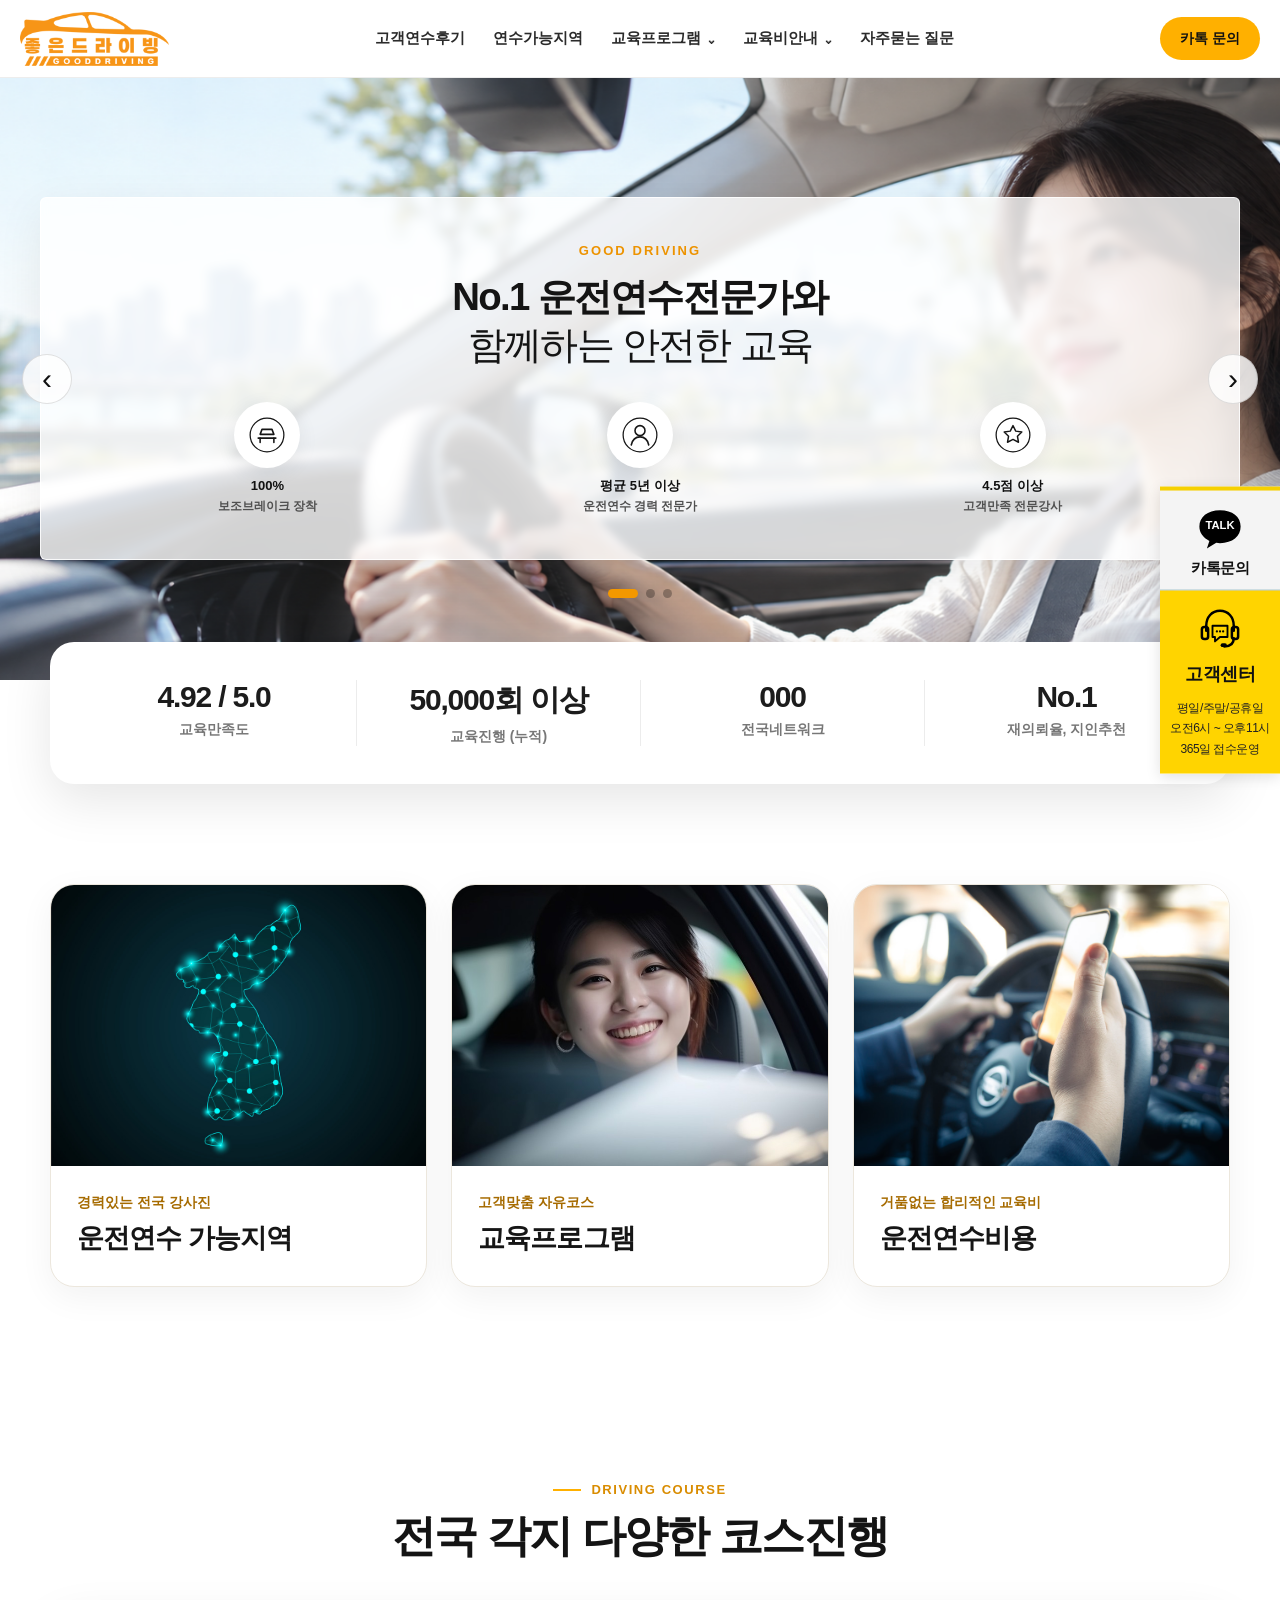
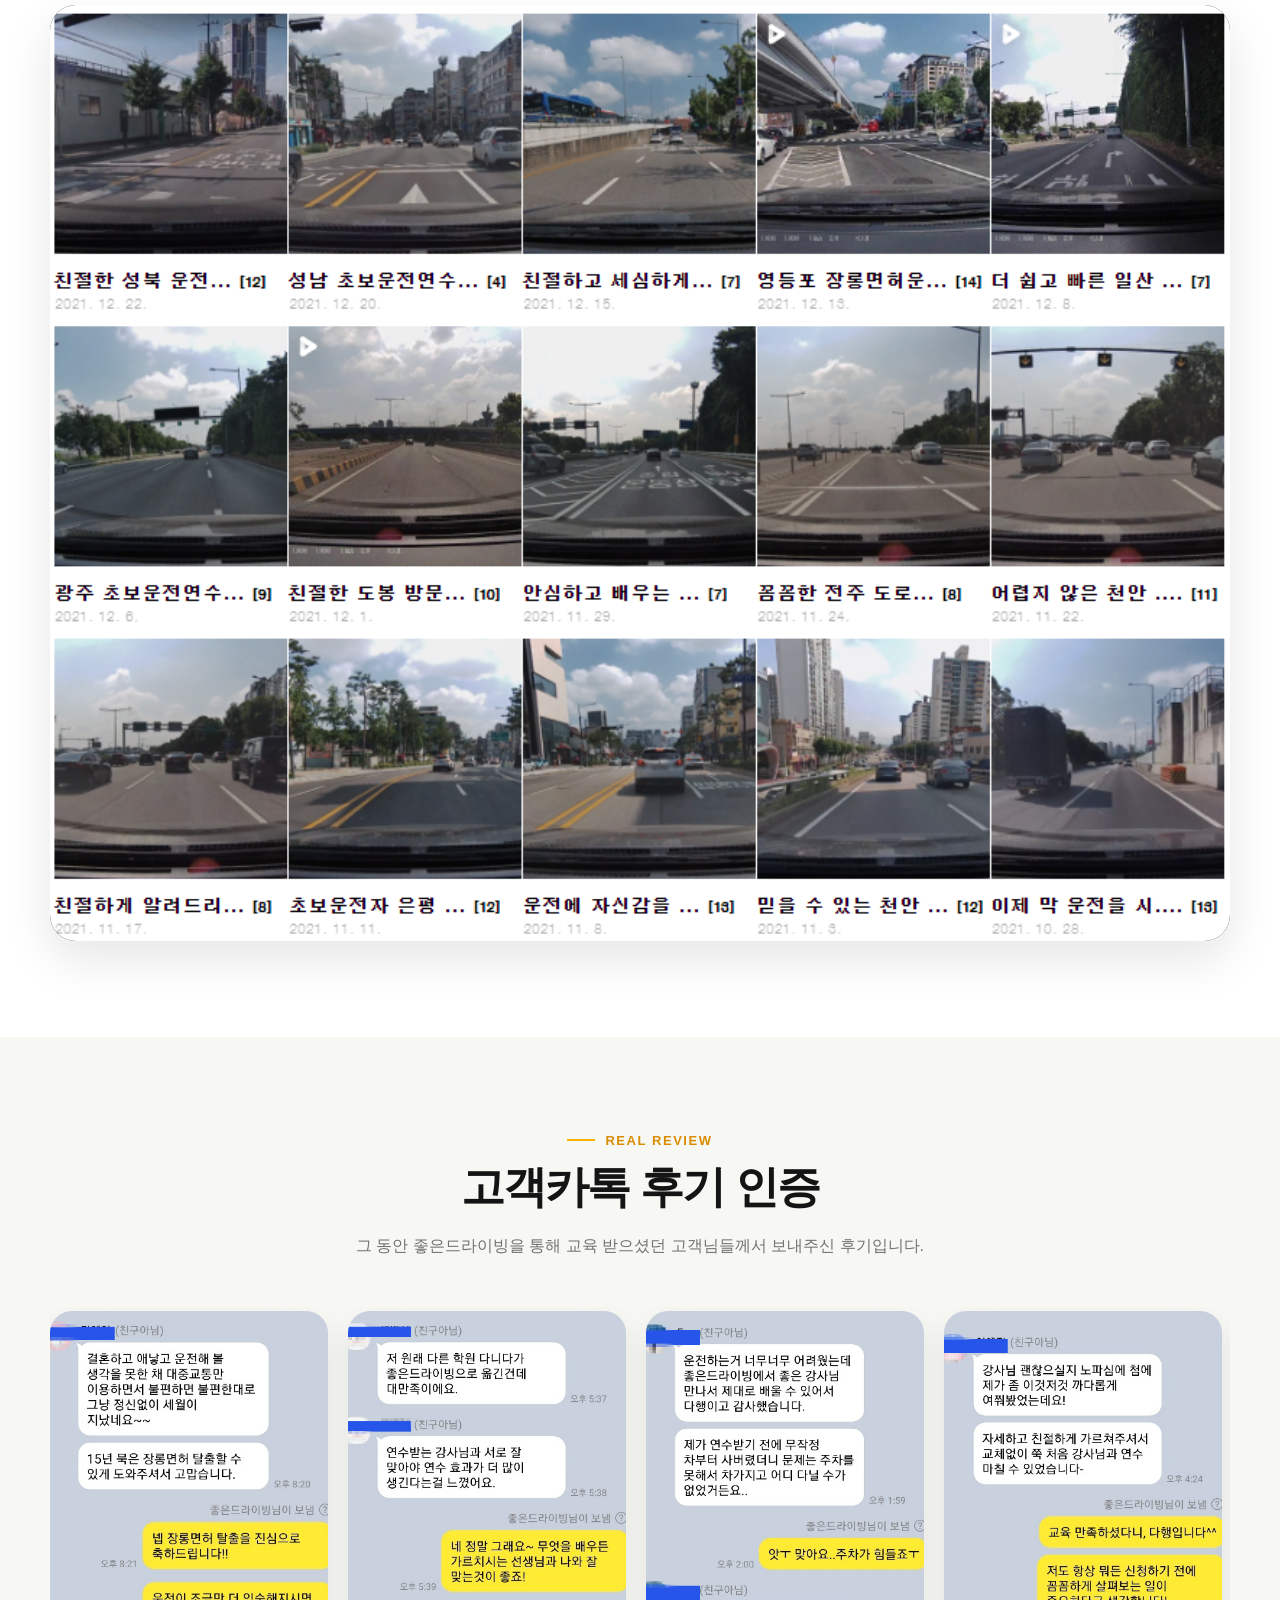
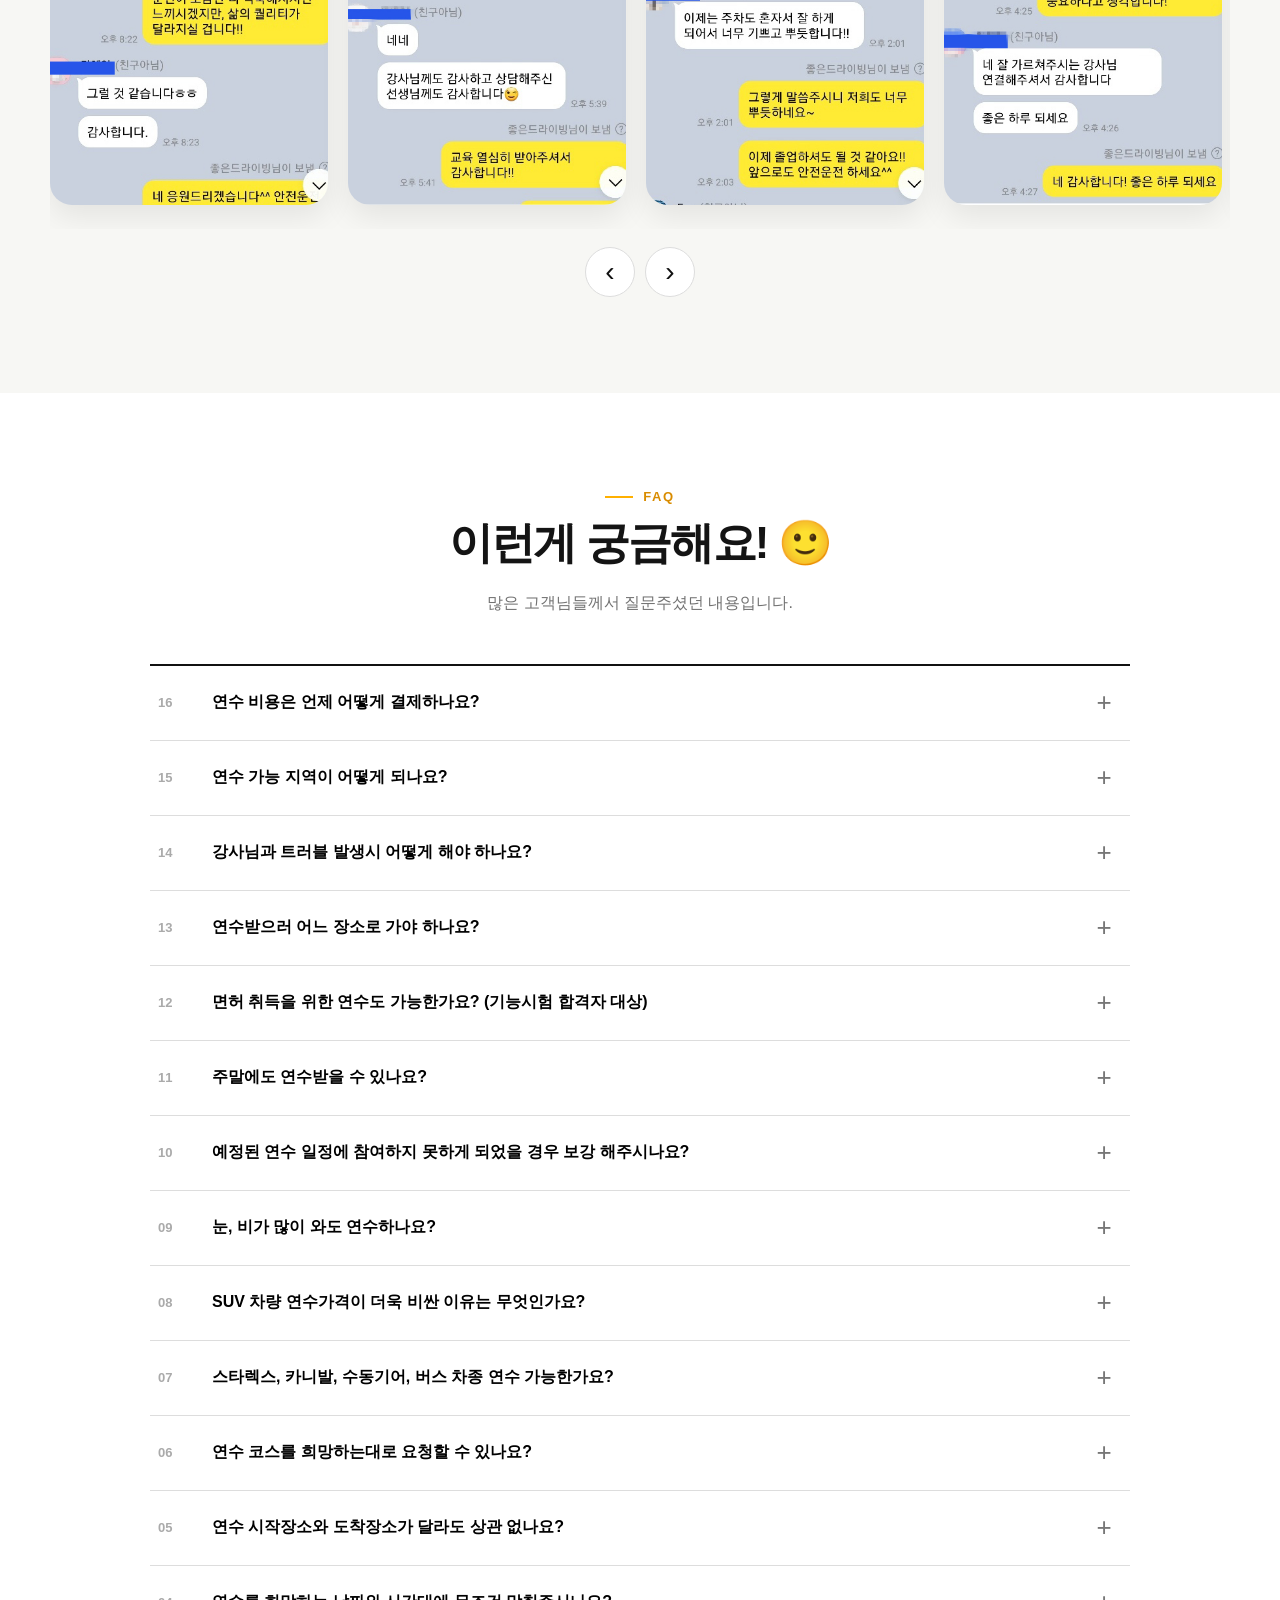
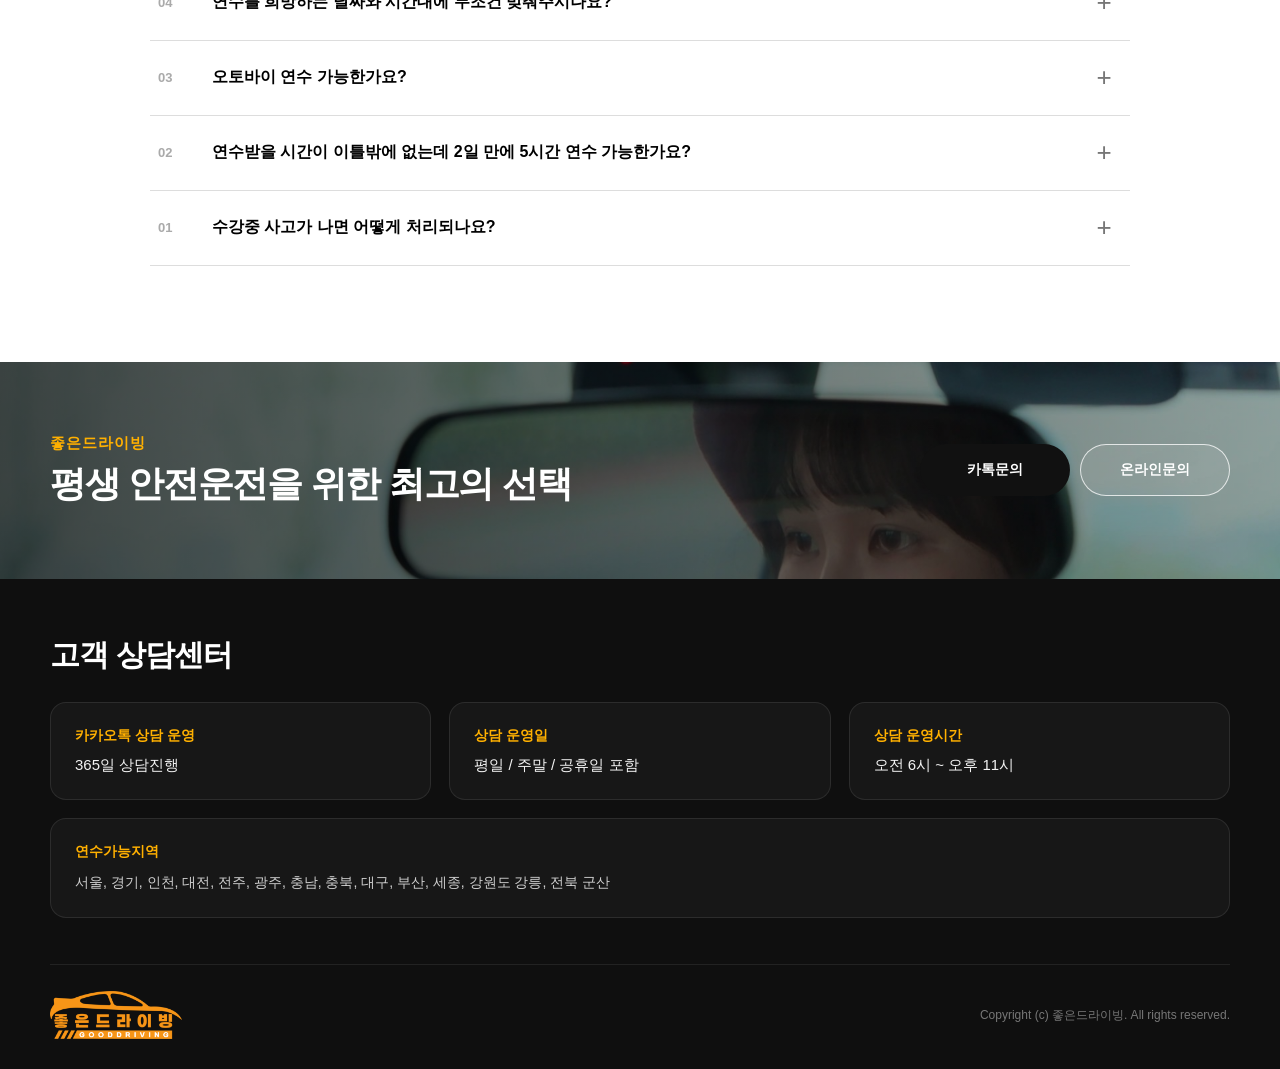
==== index.html @ 327c2485 "Add files via upload" ====
<!DOCTYPE html>
<html lang="ko"><head><meta charset="utf-8"><meta name="viewport" content="width=device-width,initial-scale=1.0"><meta name="description" content="좋은드라이빙 방문 운전연수"><title>좋은드라이빙 | 방문 운전연수</title><link href="style.css" rel="stylesheet"></head><body><header id="gd-header"><div class="gd-header-inner"><a class="gd-logo" href="index.html"><img alt="좋은드라이빙" class="gd-logo-img" src="images/logo.png"/></a><nav class="gd-nav"><div class="gd-nav-item"><a class="gd-nav-link" href="reviews.html">고객연수후기</a></div><div class="gd-nav-item"><a class="gd-nav-link" href="areas.html">연수가능지역</a></div><div class="gd-nav-item"><a class="gd-nav-link" href="program.html">교육프로그램 <span>⌄</span></a><div class="gd-dropdown"><a href="program-3day.html">3일반</a><a href="program-4day.html">4일반</a><a href="program-weekend.html">주말반</a><a href="program-supplement.html">보완반</a></div></div><div class="gd-nav-item"><a class="gd-nav-link" href="price.html">교육비안내 <span>⌄</span></a><div class="gd-dropdown"><a href="price-own.html">자차</a><a href="price-school.html">학원차</a><a href="price-mix.html">자차 + 학원차</a></div></div><div class="gd-nav-item"><a class="gd-nav-link" href="faq.html">자주묻는 질문</a></div></nav><a class="gd-header-cta" href="https://pf.kakao.com/_xoxixjwG" rel="noopener noreferrer" target="_blank">카톡 문의</a><button class="gd-mobile-btn" type="button"><span></span><span></span><span></span></button></div></header><div class="gd-mobile-panel"><a href="reviews.html">고객연수후기</a><a href="areas.html">연수가능지역</a><div class="gd-mobile-label">교육프로그램</div><div class="gd-mobile-sub"><a href="program.html">전체보기</a><a href="program-3day.html">3일반</a><a href="program-4day.html">4일반</a><a href="program-weekend.html">주말반</a><a href="program-supplement.html">보완반</a></div><div class="gd-mobile-label">교육비안내</div><div class="gd-mobile-sub"><a href="price.html">전체보기</a><a href="price-own.html">자차</a><a href="price-school.html">학원차</a><a href="price-mix.html">자차 + 학원차</a></div><a href="faq.html">자주묻는 질문</a></div><main>
<section id="gd-home-hero">
  <div class="gd-home-slide gd-home-slide-01 active">
    <div class="gd-home-slide-bg"></div>
    <div class="gd-home-slide-inner">
      <div class="gd-home-slide-panel">
        <p class="gd-home-slide-kicker">GOOD DRIVING</p>
        <h1><strong>No.1 운전연수전문가와</strong><br>함께하는 안전한 교육</h1>
        <div class="gd-home-slide-benefits gd-home-slide-benefits-3">
          <div class="gd-home-slide-benefit">
            <div class="gd-home-slide-icon">
              <svg viewBox="0 0 64 64" aria-hidden="true"><circle cx="32" cy="32" r="27" fill="none" stroke="currentColor" stroke-width="2"/><path d="M17 37h30M21 31h22l-3-8H24z" fill="none" stroke="currentColor" stroke-width="2.5" stroke-linejoin="round"/><path d="M21 37v7M43 37v7" fill="none" stroke="currentColor" stroke-width="2.5" stroke-linecap="round"/></svg>
            </div>
            <strong>100%</strong><span>보조브레이크 장착</span>
          </div>
          <div class="gd-home-slide-benefit">
            <div class="gd-home-slide-icon">
              <svg viewBox="0 0 64 64" aria-hidden="true"><circle cx="32" cy="32" r="27" fill="none" stroke="currentColor" stroke-width="2"/><circle cx="32" cy="25" r="8" fill="none" stroke="currentColor" stroke-width="2.5"/><path d="M18 48c2-9 7-13 14-13s12 4 14 13" fill="none" stroke="currentColor" stroke-width="2.5" stroke-linecap="round"/></svg>
            </div>
            <strong>평균 5년 이상</strong><span>운전연수 경력 전문가</span>
          </div>
          <div class="gd-home-slide-benefit">
            <div class="gd-home-slide-icon">
              <svg viewBox="0 0 64 64" aria-hidden="true"><circle cx="32" cy="32" r="27" fill="none" stroke="currentColor" stroke-width="2"/><path d="M32 17l4.4 8.8 9.7 1.4-7 6.8 1.7 9.6-8.8-4.6-8.8 4.6 1.7-9.6-7-6.8 9.7-1.4z" fill="none" stroke="currentColor" stroke-width="2.3" stroke-linejoin="round"/></svg>
            </div>
            <strong>4.5점 이상</strong><span>고객만족 전문강사</span>
          </div>
        </div>
      </div>
    </div>
  </div>

  <div class="gd-home-slide gd-home-slide-02">
    <div class="gd-home-slide-bg"></div>
    <div class="gd-home-slide-inner">
      <div class="gd-home-slide-panel gd-home-slide-panel-life">
        <p class="gd-home-slide-life-top">운전을 배우면 삶의 질이 향상됩니다.</p>
        <h1 class="gd-home-slide-life-title">Upgrade Your Life!</h1>
        <p class="gd-home-slide-brand">좋은드라이빙</p>
        <div class="gd-home-slide-line"></div>
        <p class="gd-home-slide-desc">장롱면허부터 초보운전까지<br>고객님의 현재 실력과 실제 운전 동선에 맞춰<br>친절하고 안전하게 교육합니다.</p>
        <a class="gd-home-slide-button" href="program.html">교육프로그램 보기</a>
      </div>
    </div>
  </div>

  <div class="gd-home-slide gd-home-slide-03">
    <div class="gd-home-slide-bg"></div>
    <div class="gd-home-slide-inner">
      <div class="gd-home-slide-panel">
        <p class="gd-home-slide-kicker">GOOD DRIVING NETWORK</p>
        <h1><span>5만여 명 고객이 선택한</span><br><strong>운전교육 좋은드라이빙</strong></h1>
        <div class="gd-home-slide-benefits gd-home-slide-benefits-4">
          <div class="gd-home-slide-benefit">
            <div class="gd-home-slide-icon"><svg viewBox="0 0 64 64" aria-hidden="true"><circle cx="32" cy="32" r="27" fill="none" stroke="currentColor" stroke-width="2"/><path d="M32 17l13 5v10c0 9-5 15-13 19-8-4-13-10-13-19V22z" fill="none" stroke="currentColor" stroke-width="2.5"/><path d="M25 32l5 5 10-11" fill="none" stroke="currentColor" stroke-width="2.5" stroke-linecap="round" stroke-linejoin="round"/></svg></div>
            <span>전차량 보험가입</span>
          </div>
          <div class="gd-home-slide-benefit">
            <div class="gd-home-slide-icon"><svg viewBox="0 0 64 64" aria-hidden="true"><circle cx="32" cy="32" r="27" fill="none" stroke="currentColor" stroke-width="2"/><path d="M18 39h28l-4-12H22z" fill="none" stroke="currentColor" stroke-width="2.5" stroke-linejoin="round"/><circle cx="24" cy="42" r="3"/><circle cx="40" cy="42" r="3"/></svg></div>
            <span>보조브레이크 설치</span>
          </div>
          <div class="gd-home-slide-benefit">
            <div class="gd-home-slide-icon"><svg viewBox="0 0 64 64" aria-hidden="true"><circle cx="32" cy="32" r="27" fill="none" stroke="currentColor" stroke-width="2"/><circle cx="32" cy="24" r="8" fill="none" stroke="currentColor" stroke-width="2.5"/><path d="M19 47c2-8 7-12 13-12s11 4 13 12" fill="none" stroke="currentColor" stroke-width="2.5" stroke-linecap="round"/></svg></div>
            <span>여강사 선택가능</span>
          </div>
          <div class="gd-home-slide-benefit">
            <div class="gd-home-slide-icon"><svg viewBox="0 0 64 64" aria-hidden="true"><circle cx="32" cy="32" r="27" fill="none" stroke="currentColor" stroke-width="2"/><circle cx="22" cy="22" r="4" fill="none" stroke="currentColor" stroke-width="2.3"/><circle cx="43" cy="43" r="4" fill="none" stroke="currentColor" stroke-width="2.3"/><path d="M24 25c14 1 4 14 17 15" fill="none" stroke="currentColor" stroke-width="2.5" stroke-linecap="round"/></svg></div>
            <span>고객맞춤 자유코스</span>
          </div>
        </div>
      </div>
    </div>
  </div>

  <button class="gd-hero-arrow gd-hero-prev" type="button" aria-label="이전 슬라이드">‹</button>
  <button class="gd-hero-arrow gd-hero-next" type="button" aria-label="다음 슬라이드">›</button>
  <div class="gd-hero-dots">
    <button class="gd-hero-dot active" type="button" aria-label="1번 슬라이드"></button>
    <button class="gd-hero-dot" type="button" aria-label="2번 슬라이드"></button>
    <button class="gd-hero-dot" type="button" aria-label="3번 슬라이드"></button>
  </div>
</section>
<section class="gd-home-stats"><div class="gd-inner"><div class="gd-stats-box"><div class="gd-stat"><strong>4.92 / 5.0</strong><span>교육만족도</span></div><div class="gd-stat"><strong>50,000회 이상</strong><span>교육진행 (누적)</span></div><div class="gd-stat"><strong>000</strong><span>전국네트워크</span></div><div class="gd-stat"><strong>No.1</strong><span>재의뢰율, 지인추천</span></div></div></div></section>
<section class="gd-main-services gd-section"><div class="gd-inner"><div class="gd-main-service-grid"><a class="gd-main-service-card" href="areas.html"><div class="gd-main-service-image"><img src="images/area-network.jpg" alt="운전연수 가능지역"></div><div class="gd-main-service-copy"><p>경력있는 전국 강사진</p><h2>운전연수 가능지역</h2></div></a><a class="gd-main-service-card" href="program.html"><div class="gd-main-service-image"><img src="images/education-program.jpg" alt="교육프로그램"></div><div class="gd-main-service-copy"><p>고객맞춤 자유코스</p><h2>교육프로그램</h2></div></a><a class="gd-main-service-card" href="price.html"><div class="gd-main-service-image"><img src="images/driving-price.jpg" alt="운전연수비용"></div><div class="gd-main-service-copy"><p>거품없는 합리적인 교육비</p><h2>운전연수비용</h2></div></a></div></div></section>
<section class="gd-main-course gd-section"><div class="gd-inner"><div class="gd-center"><div class="gd-kicker">DRIVING COURSE</div><h2 class="gd-title">전국 각지 다양한 코스진행</h2></div><div class="gd-main-course-image"><img src="images/course-network.png" alt="전국 각지 다양한 코스진행"></div></div></section>
<section class="gd-main-reviews gd-section gd-soft"><div class="gd-inner"><div class="gd-center"><div class="gd-kicker">REAL REVIEW</div><h2 class="gd-title">고객카톡 후기 인증</h2><p class="gd-desc">그 동안 좋은드라이빙을 통해 교육 받으셨던 고객님들께서 보내주신 후기입니다.</p></div><div class="gd-review-media-wrap"><div class="gd-review-media-track" id="gdMainReviewTrack"><div class="gd-review-media-card"><img src="images/kakao-review-01.jpg" alt="고객 카톡 후기 1"></div><div class="gd-review-media-card"><img src="images/kakao-review-02.jpg" alt="고객 카톡 후기 2"></div><div class="gd-review-media-card"><img src="images/kakao-review-03.jpg" alt="고객 카톡 후기 3"></div><div class="gd-review-media-card"><img src="images/kakao-review-04.jpg" alt="고객 카톡 후기 4"></div><div class="gd-review-media-card"><img src="images/kakao-review-05.jpg" alt="고객 카톡 후기 5"></div><div class="gd-review-media-card"><img src="images/kakao-review-06.jpg" alt="고객 카톡 후기 6"></div></div><div class="gd-review-media-controls"><button id="gdMainReviewPrev" type="button">‹</button><button id="gdMainReviewNext" type="button">›</button></div></div></div></section>
<section class="gd-main-faq gd-section"><div class="gd-inner"><div class="gd-center"><div class="gd-kicker">FAQ</div><h2 class="gd-title">이런게 궁금해요! 🙂</h2><p class="gd-desc">많은 고객님들께서 질문주셨던 내용입니다.</p></div><div class="gd-main-faq-list gd-faq"><div class="gd-faq-item"><button class="gd-faq-q" type="button"><span class="gd-faq-num">16</span><span class="gd-faq-title">연수 비용은 언제 어떻게 결제하나요?</span><span class="gd-faq-plus">+</span></button><div class="gd-faq-a"><p>연수 일정과 강사 배정이 확정된 뒤 안내에 따라 결제합니다. 일반적으로 연수 첫날 안내된 방식으로 입금하며, 정확한 결제 방법은 상담 시 확인해 주세요.</p></div></div><div class="gd-faq-item"><button class="gd-faq-q" type="button"><span class="gd-faq-num">15</span><span class="gd-faq-title">연수 가능 지역이 어떻게 되나요?</span><span class="gd-faq-plus">+</span></button><div class="gd-faq-a"><p>서울, 경기, 인천, 대전, 전주, 광주, 충남, 충북, 대구, 부산, 세종, 강원도 강릉, 전북 군산 등 주요 지역에서 연수를 진행합니다.</p></div></div><div class="gd-faq-item"><button class="gd-faq-q" type="button"><span class="gd-faq-num">14</span><span class="gd-faq-title">강사님과 트러블 발생시 어떻게 해야 하나요?</span><span class="gd-faq-plus">+</span></button><div class="gd-faq-a"><p>교육 중 불편사항이나 강사와의 문제가 발생하면 고객센터로 바로 연락해 주세요. 상황을 확인한 뒤 가능한 범위에서 강사 변경이나 일정 조정을 도와드립니다.</p></div></div><div class="gd-faq-item"><button class="gd-faq-q" type="button"><span class="gd-faq-num">13</span><span class="gd-faq-title">연수받으러 어느 장소로 가야 하나요?</span><span class="gd-faq-plus">+</span></button><div class="gd-faq-a"><p>방문 운전연수 방식으로 진행되므로 고객님과 협의한 장소에서 교육을 시작합니다. 집, 직장 등 실제 운전 동선과 가까운 곳으로 조율할 수 있습니다.</p></div></div><div class="gd-faq-item"><button class="gd-faq-q" type="button"><span class="gd-faq-num">12</span><span class="gd-faq-title">면허 취득을 위한 연수도 가능한가요? (기능시험 합격자 대상)</span><span class="gd-faq-plus">+</span></button><div class="gd-faq-a"><p>면허 취득 단계의 교육은 지역과 강사 배정 상황에 따라 가능 여부가 달라질 수 있습니다. 기능시험 합격 여부와 필요한 교육 내용을 상담 시 알려주세요.</p></div></div><div class="gd-faq-item"><button class="gd-faq-q" type="button"><span class="gd-faq-num">11</span><span class="gd-faq-title">주말에도 연수받을 수 있나요?</span><span class="gd-faq-plus">+</span></button><div class="gd-faq-a"><p>가능합니다. 평일뿐 아니라 주말에도 일정 조율이 가능하며, 주말반은 토요일 2회·일요일 2회 기준의 2주 완성 과정으로도 진행할 수 있습니다.</p></div></div><div class="gd-faq-item"><button class="gd-faq-q" type="button"><span class="gd-faq-num">10</span><span class="gd-faq-title">예정된 연수 일정에 참여하지 못하게 되었을 경우 보강 해주시나요?</span><span class="gd-faq-plus">+</span></button><div class="gd-faq-a"><p>불가피하게 일정 변경이 필요한 경우 담당 강사 및 고객센터와 협의해 보강 또는 일정 변경을 진행합니다. 변경 가능 여부는 강사 일정에 따라 달라질 수 있습니다.</p></div></div><div class="gd-faq-item"><button class="gd-faq-q" type="button"><span class="gd-faq-num">09</span><span class="gd-faq-title">눈, 비가 많이 와도 연수하나요?</span><span class="gd-faq-plus">+</span></button><div class="gd-faq-a"><p>가벼운 비 등은 실제 도로 상황 교육에 도움이 될 수 있지만 폭우, 폭설 등 안전에 영향을 줄 정도의 기상 상황에서는 일정이 변경될 수 있습니다.</p></div></div><div class="gd-faq-item"><button class="gd-faq-q" type="button"><span class="gd-faq-num">08</span><span class="gd-faq-title">SUV 차량 연수가격이 더욱 비싼 이유는 무엇인가요?</span><span class="gd-faq-plus">+</span></button><div class="gd-faq-a"><p>교육 차량의 차종과 운영비, 보험 조건 등이 달라질 수 있어 학원차 SUV/RV는 승용차와 교육비 차이가 있습니다.</p></div></div><div class="gd-faq-item"><button class="gd-faq-q" type="button"><span class="gd-faq-num">07</span><span class="gd-faq-title">스타렉스, 카니발, 수동기어, 버스 차종 연수 가능한가요?</span><span class="gd-faq-plus">+</span></button><div class="gd-faq-a"><p>특수 차종이나 수동 차량은 지역별 강사와 차량 여건에 따라 가능 여부가 달라집니다. 원하는 차종을 상담 시 먼저 알려주세요.</p></div></div><div class="gd-faq-item"><button class="gd-faq-q" type="button"><span class="gd-faq-num">06</span><span class="gd-faq-title">연수 코스를 희망하는대로 요청할 수 있나요?</span><span class="gd-faq-plus">+</span></button><div class="gd-faq-a"><p>가능합니다. 출퇴근길, 학교, 마트, 시내도로, 주차장, 간선도로 등 실제 운전하게 될 코스를 중심으로 요청할 수 있습니다.</p></div></div><div class="gd-faq-item"><button class="gd-faq-q" type="button"><span class="gd-faq-num">05</span><span class="gd-faq-title">연수 시작장소와 도착장소가 달라도 상관 없나요?</span><span class="gd-faq-plus">+</span></button><div class="gd-faq-a"><p>교육 시간과 이동 동선에 문제가 없다면 시작 장소와 종료 장소를 다르게 협의할 수 있습니다.</p></div></div><div class="gd-faq-item"><button class="gd-faq-q" type="button"><span class="gd-faq-num">04</span><span class="gd-faq-title">연수를 희망하는 날짜와 시간대에 무조건 맞춰주시나요?</span><span class="gd-faq-plus">+</span></button><div class="gd-faq-a"><p>희망 일정에 최대한 맞춰드리지만 지역별 강사 배정과 기존 예약에 따라 일정 조정이 필요할 수 있습니다.</p></div></div><div class="gd-faq-item"><button class="gd-faq-q" type="button"><span class="gd-faq-num">03</span><span class="gd-faq-title">오토바이 연수 가능한가요?</span><span class="gd-faq-plus">+</span></button><div class="gd-faq-a"><p>좋은드라이빙은 자동차 운전연수를 중심으로 운영합니다. 오토바이 연수는 별도 상담을 통해 가능 여부를 확인해 주세요.</p></div></div><div class="gd-faq-item"><button class="gd-faq-q" type="button"><span class="gd-faq-num">02</span><span class="gd-faq-title">연수받을 시간이 이틀밖에 없는데 2일 만에 5시간 연수 가능한가요?</span><span class="gd-faq-plus">+</span></button><div class="gd-faq-a"><p>강사 일정이 가능한 경우 단기간 집중 교육도 상담할 수 있습니다. 가능한 시간대와 지역을 알려주시면 일정 확인 후 안내드립니다.</p></div></div><div class="gd-faq-item"><button class="gd-faq-q" type="button"><span class="gd-faq-num">01</span><span class="gd-faq-title">수강중 사고가 나면 어떻게 처리되나요?</span><span class="gd-faq-plus">+</span></button><div class="gd-faq-a"><p>교육 차량 및 보험 가입 조건에 따라 처리하며, 사고 발생 시 즉시 안전을 확보한 뒤 강사와 고객센터 안내에 따라 보험 처리 절차를 진행합니다.</p></div></div></div></div></section>
</main><section id="gd-cta"><div class="gd-inner gd-cta-layout"><div><div class="gd-cta-brand">좋은드라이빙</div><h2>평생 안전운전을 위한 최고의 선택</h2></div><div class="gd-cta-buttons"><a class="gd-btn gd-btn-dark" href="https://pf.kakao.com/_xoxixjwG" rel="noopener noreferrer" target="_blank">카톡문의</a><a class="gd-btn gd-btn-outline" href="#">온라인문의</a></div></div></section><footer id="gd-footer"><div class="gd-inner"><div class="gd-footer-contact"><div class="gd-footer-contact-title">고객 상담센터</div><div class="gd-footer-contact-grid"><div class="gd-footer-contact-item"><strong>카카오톡 상담 운영</strong><span>365일 상담진행</span></div><div class="gd-footer-contact-item"><strong>상담 운영일</strong><span>평일 / 주말 / 공휴일 포함</span></div><div class="gd-footer-contact-item"><strong>상담 운영시간</strong><span>오전 6시 ~ 오후 11시</span></div><div class="gd-footer-contact-item gd-footer-contact-area"><strong>연수가능지역</strong><span>서울, 경기, 인천, 대전, 전주, 광주, 충남, 충북, 대구, 부산, 세종, 강원도 강릉, 전북 군산</span></div></div></div><div class="gd-footer-bottom"><div class="gd-footer-brand"><img alt="좋은드라이빙" class="gd-footer-logo-img" src="images/logo.png"/></div><div class="gd-footer-copy">Copyright (c) 좋은드라이빙. All rights reserved.</div></div></div></footer><div id="muv-side-floating"><a class="muv-side-item muv-side-kakao" href="https://pf.kakao.com/_xoxixjwG" rel="noopener noreferrer" target="_blank"><div class="muv-side-icon"><svg aria-hidden="true" viewBox="0 0 80 65"><path d="M40 5C20 5 7 16 7 31c0 10 6 18 16 23l-4 12 15-9c2 .3 4 .5 6 .5 20 0 33-11 33-26.5S60 5 40 5z" fill="#000"></path><text fill="#fff" font-size="18" font-weight="800" text-anchor="middle" x="40" y="35">TALK</text></svg></div><div class="muv-side-title">카톡문의</div></a><div class="muv-side-item muv-side-cs"><div class="muv-side-icon"><svg aria-hidden="true" viewBox="0 0 80 80"><path d="M18 42V34c0-14 9-24 22-24s22 10 22 24v8" fill="none" stroke="#000" stroke-linecap="round" stroke-width="4"></path><rect fill="none" height="19" rx="4" stroke="#000" stroke-width="4" width="10" x="11" y="36"></rect><rect fill="none" height="19" rx="4" stroke="#000" stroke-width="4" width="10" x="59" y="36"></rect><path d="M62 54c0 9-6 13-15 13" fill="none" stroke="#000" stroke-linecap="round" stroke-width="4"></path><rect fill="#000" height="6" rx="3" width="10" x="41" y="62"></rect><path d="M28 34h24v18H40l-8 7v-7h-4z" fill="none" stroke="#000" stroke-linejoin="round" stroke-width="3"></path><circle cx="35" cy="43" r="1.8"></circle><circle cx="40" cy="43" r="1.8"></circle><circle cx="45" cy="43" r="1.8"></circle></svg></div><div class="muv-side-title muv-side-cs-title">고객센터</div><div class="muv-side-hours">평일/주말/공휴일<br>오전6시 ~ 오후11시<br>365일 접수운영</div></div></div><script src="script.js"></script></body></html>
---- style.css ----
*{box-sizing:border-box!important}html{scroll-behavior:smooth!important}body{margin:0!important;color:#1c1c1c!important;background:#fff!important;font-family:"Pretendard","Noto Sans KR",Arial,sans-serif!important;font-weight:400!important;word-break:keep-all!important}body.menu-open{overflow:hidden!important}a{color:inherit!important;text-decoration:none!important;font-family:inherit!important;font-weight:inherit!important}button{font-family:inherit!important;font-weight:inherit!important}img{display:block!important;max-width:100%!important}.gd-inner{width:min(1180px,calc(100% - 40px))!important;margin:0 auto!important}.gd-section{padding:96px 0!important}.gd-soft{background:#f7f7f4!important}.gd-kicker{display:flex!important;align-items:center!important;gap:10px!important;color:#d98c00!important;font-size:13px!important;letter-spacing:.12em!important;font-weight:900!important}.gd-kicker:before{content:""!important;width:28px!important;height:2px!important;background:#ffb000!important}.gd-title{margin:13px 0 0!important;color:#141414!important;font-size:44px!important;line-height:1.2!important;letter-spacing:-.04em!important;font-weight:900!important}.gd-desc{max-width:760px!important;margin:18px 0 0!important;color:#727272!important;font-size:16px!important;line-height:1.85!important;font-weight:400!important}.gd-center{text-align:center!important}.gd-center .gd-kicker{justify-content:center!important}.gd-center .gd-desc{margin-left:auto!important;margin-right:auto!important}.gd-btn{display:inline-flex!important;align-items:center!important;justify-content:center!important;min-width:150px!important;height:52px!important;padding:0 24px!important;border-radius:999px!important;font-size:14px!important;font-weight:900!important}.gd-btn-yellow{background:#ffb000!important;color:#111!important}.gd-btn-dark{background:#111!important;color:#fff!important}.gd-btn-outline{border:1px solid #dedede!important;background:#fff!important;color:#222!important}
#gd-header{position:sticky!important;top:0!important;z-index:1000!important;height:78px!important;background:rgba(255,255,255,.96)!important;border-bottom:1px solid #ededed!important;backdrop-filter:blur(12px)!important}.gd-header-inner{display:flex!important;align-items:center!important;justify-content:space-between!important;width:min(1320px,calc(100% - 40px))!important;height:100%!important;margin:0 auto!important}.gd-logo{display:flex!important;align-items:center!important;gap:10px!important;flex:0 0 auto!important}.gd-logo-mark{display:flex!important;align-items:center!important;justify-content:center!important;width:42px!important;height:42px!important;border-radius:14px!important;background:#ffb000!important;color:#111!important;font-size:19px!important;font-weight:900!important}.gd-logo-text{font-size:23px!important;letter-spacing:-.04em!important;font-weight:900!important}.gd-nav{display:flex!important;align-items:center!important;gap:28px!important;height:100%!important}.gd-nav-item{position:relative!important;display:flex!important;align-items:center!important;height:100%!important}.gd-nav-link{display:flex!important;align-items:center!important;gap:6px!important;height:100%!important;color:#2b2b2b!important;font-size:15px!important;font-weight:800!important;white-space:nowrap!important}.gd-nav-link:hover,.gd-nav-link.active{color:#d98c00!important}.gd-nav-link.active:after{content:""!important;position:absolute!important;left:0!important;right:0!important;bottom:0!important;height:3px!important;background:#ffb000!important}.gd-dropdown{position:absolute!important;top:65px!important;left:50%!important;min-width:190px!important;padding:10px!important;background:#fff!important;border:1px solid #ececec!important;border-radius:16px!important;box-shadow:0 18px 45px rgba(0,0,0,.12)!important;opacity:0!important;visibility:hidden!important;transform:translate(-50%,10px)!important;transition:.2s ease!important}.gd-nav-item:hover .gd-dropdown{opacity:1!important;visibility:visible!important;transform:translate(-50%,0)!important}.gd-dropdown a{display:block!important;padding:12px 14px!important;border-radius:10px!important;color:#3a3a3a!important;font-size:14px!important;font-weight:800!important}.gd-dropdown a:hover{background:#fff4d7!important;color:#a86d00!important}.gd-header-cta{display:inline-flex!important;align-items:center!important;justify-content:center!important;height:43px!important;padding:0 20px!important;border-radius:999px!important;background:#ffb000!important;color:#111!important;font-size:14px!important;font-weight:900!important}.gd-mobile-btn{display:none!important;width:42px!important;height:42px!important;border:0!important;border-radius:12px!important;background:#f4f4f4!important;align-items:center!important;justify-content:center!important;flex-direction:column!important;gap:5px!important}.gd-mobile-btn span{width:20px!important;height:2px!important;background:#111!important}.gd-mobile-panel{display:none!important;position:fixed!important;top:66px!important;left:0!important;right:0!important;z-index:999!important;max-height:calc(100vh - 66px)!important;overflow:auto!important;padding:14px 18px 24px!important;background:#fff!important;border-top:1px solid #eee!important;box-shadow:0 18px 40px rgba(0,0,0,.12)!important}.gd-mobile-panel.open{display:block!important}.gd-mobile-panel>a{display:block!important;padding:14px 10px!important;border-bottom:1px solid #eee!important;font-size:16px!important;font-weight:900!important}.gd-mobile-label{padding:16px 10px 6px!important;color:#a76d00!important;font-size:12px!important;letter-spacing:.08em!important;font-weight:900!important}.gd-mobile-sub a{display:block!important;padding:11px 22px!important;color:#666!important;font-size:14px!important;font-weight:700!important}
#gd-home-hero{position:relative!important;overflow:hidden!important;width:100%!important;aspect-ratio:16/9!important;background:#111!important}.gd-home-slide{position:absolute!important;inset:0!important;opacity:0!important;visibility:hidden!important;transition:opacity .7s ease!important}.gd-home-slide.active{opacity:1!important;visibility:visible!important}.gd-home-slide img{width:100%!important;height:100%!important;object-fit:cover!important}.gd-hero-arrow{position:absolute!important;top:50%!important;z-index:20!important;width:54px!important;height:54px!important;border:1px solid rgba(255,255,255,.4)!important;border-radius:50%!important;background:rgba(0,0,0,.22)!important;color:#fff!important;font-size:32px!important;font-weight:300!important;transform:translateY(-50%)!important}.gd-hero-prev{left:24px!important}.gd-hero-next{right:24px!important}.gd-hero-dots{position:absolute!important;left:50%!important;bottom:24px!important;z-index:20!important;display:flex!important;gap:8px!important;transform:translateX(-50%)!important}.gd-hero-dot{width:9px!important;height:9px!important;padding:0!important;border:0!important;border-radius:50%!important;background:rgba(255,255,255,.55)!important}.gd-hero-dot.active{width:30px!important;border-radius:20px!important;background:#fff!important}.gd-home-stats{position:relative!important;z-index:10!important;margin-top:-38px!important}.gd-stats-box{display:grid!important;grid-template-columns:repeat(4,1fr)!important;padding:38px 22px!important;border-radius:24px!important;background:#fff!important;box-shadow:0 16px 50px rgba(0,0,0,.1)!important}.gd-stat{text-align:center!important}.gd-stat+.gd-stat{border-left:1px solid #ececec!important}.gd-stat strong{display:block!important;font-size:30px!important;letter-spacing:-.04em!important;font-weight:900!important}.gd-stat span{display:block!important;margin-top:7px!important;color:#777!important;font-size:14px!important;font-weight:700!important}.gd-link-grid{display:grid!important;grid-template-columns:repeat(3,1fr)!important;gap:22px!important}.gd-link-card{position:relative!important;overflow:hidden!important;min-height:300px!important;padding:32px!important;border-radius:26px!important;background:#f3f3ef!important;transition:.25s ease!important}.gd-link-card:nth-child(2){background:#171717!important;color:#fff!important}.gd-link-card:nth-child(3){background:#ffb000!important}.gd-link-card:hover{transform:translateY(-6px)!important;box-shadow:0 18px 44px rgba(0,0,0,.09)!important}.gd-link-card .num{color:#b1b1b1!important;font-size:12px!important;font-weight:900!important}.gd-link-card h3{margin:48px 0 10px!important;font-size:29px!important;line-height:1.25!important;font-weight:900!important}.gd-link-card p{margin:0!important;color:#777!important;font-size:14px!important;line-height:1.75!important;font-weight:500!important}.gd-link-card:nth-child(2) p{color:#bfbfbf!important}.gd-link-card:nth-child(3) p{color:#6f4b00!important}.gd-link-card .arr{position:absolute!important;right:28px!important;bottom:26px!important;font-size:26px!important;font-weight:900!important}
.gd-page-hero{padding:82px 0 70px!important;background:linear-gradient(135deg,#fff8e5,#f5f5ef)!important;border-bottom:1px solid #ececec!important}.gd-breadcrumb{margin-bottom:22px!important;color:#969696!important;font-size:13px!important;font-weight:700!important}.gd-page-hero h1{margin:0!important;font-size:52px!important;line-height:1.15!important;letter-spacing:-.045em!important;font-weight:900!important}.gd-page-hero p{max-width:760px!important;margin:18px 0 0!important;color:#666!important;font-size:17px!important;line-height:1.8!important;font-weight:400!important}.gd-subnav{display:flex!important;flex-wrap:wrap!important;gap:10px!important;margin-top:28px!important}.gd-subnav a{display:inline-flex!important;align-items:center!important;justify-content:center!important;height:42px!important;padding:0 18px!important;border:1px solid #dedede!important;border-radius:999px!important;background:#fff!important;color:#444!important;font-size:14px!important;font-weight:800!important}.gd-subnav a.active{border-color:#ffb000!important;background:#ffb000!important;color:#111!important}
.gd-review-grid{display:grid!important;grid-template-columns:repeat(3,1fr)!important;gap:20px!important}.gd-review-card{padding:28px!important;border:1px solid #e8e8e8!important;border-radius:22px!important;background:#fff!important}.gd-review-top{display:flex!important;align-items:center!important;justify-content:space-between!important;gap:12px!important}.gd-review-name{font-size:17px!important;font-weight:900!important}.gd-review-area{padding:6px 10px!important;border-radius:999px!important;background:#fff4d8!important;color:#a36a00!important;font-size:11px!important;font-weight:900!important}.gd-stars{margin-top:18px!important;color:#ffb000!important;letter-spacing:.08em!important;font-size:17px!important;font-weight:900!important}.gd-review-card h3{margin:16px 0 10px!important;font-size:20px!important;line-height:1.4!important;font-weight:900!important}.gd-review-card p{margin:0!important;color:#666!important;font-size:14px!important;line-height:1.85!important;font-weight:400!important}.gd-sample-note{margin-top:22px!important;padding:18px 20px!important;border-radius:14px!important;background:#fff8e6!important;color:#846000!important;font-size:13px!important;line-height:1.7!important;font-weight:700!important}
.gd-area-layout{display:grid!important;grid-template-columns:1.05fr .95fr!important;gap:42px!important;align-items:start!important}.gd-map-card{padding:26px!important;border:1px solid #e7e7e7!important;border-radius:26px!important;background:#f8f8f5!important}.gd-map-title{display:flex!important;align-items:center!important;justify-content:space-between!important;margin-bottom:18px!important}.gd-map-title strong{font-size:20px!important;font-weight:900!important}.gd-map-title span{color:#888!important;font-size:12px!important;font-weight:700!important}.gd-korea-map{display:block!important;width:100%!important;height:auto!important}.gd-area-list{display:grid!important;grid-template-columns:repeat(2,1fr)!important;gap:12px!important}.gd-area-item{display:flex!important;align-items:center!important;gap:12px!important;min-height:64px!important;padding:14px 16px!important;border:1px solid #e8e8e8!important;border-radius:16px!important;background:#fff!important}.gd-area-num{display:flex!important;align-items:center!important;justify-content:center!important;width:32px!important;height:32px!important;border-radius:50%!important;background:#ffb000!important;color:#111!important;font-size:12px!important;font-weight:900!important}.gd-area-item strong{font-size:15px!important;font-weight:900!important}
.gd-program-intro{display:grid!important;grid-template-columns:.85fr 1.15fr!important;gap:38px!important;align-items:start!important}.gd-program-badge{padding:30px!important;border-radius:26px!important;background:#161616!important;color:#fff!important}.gd-program-badge .label{color:#ffbd2d!important;font-size:12px!important;letter-spacing:.12em!important;font-weight:900!important}.gd-program-badge h2{margin:12px 0 8px!important;font-size:46px!important;line-height:1.15!important;font-weight:900!important}.gd-program-badge p{margin:0!important;color:#bbb!important;font-size:15px!important;line-height:1.8!important;font-weight:500!important}.gd-program-copy h3{margin:0 0 10px!important;font-size:28px!important;line-height:1.35!important;font-weight:900!important}.gd-program-copy .upgrade{margin:12px 0 22px!important;color:#d88b00!important;font-family:Georgia,serif!important;font-size:24px!important;font-style:italic!important;font-weight:700!important}.gd-program-copy p{margin:0 0 12px!important;color:#666!important;font-size:15px!important;line-height:1.9!important;font-weight:400!important}.gd-days{display:grid!important;grid-template-columns:repeat(2,1fr)!important;gap:18px!important}.gd-day-card{padding:26px!important;border:1px solid #e7e7e7!important;border-radius:22px!important;background:#fff!important}.gd-day-card .day{color:#b67500!important;font-size:12px!important;letter-spacing:.08em!important;font-weight:900!important}.gd-day-card h3{margin:8px 0 12px!important;font-size:22px!important;font-weight:900!important}.gd-day-card p{margin:0!important;color:#666!important;font-size:14px!important;line-height:1.85!important;font-weight:400!important}.gd-program-cards{display:grid!important;grid-template-columns:repeat(4,1fr)!important;gap:16px!important}.gd-program-link{padding:26px!important;border:1px solid #e7e7e7!important;border-radius:20px!important;background:#fff!important;transition:.2s ease!important}.gd-program-link:hover{border-color:#ffb000!important;transform:translateY(-4px)!important}.gd-program-link span{color:#a66b00!important;font-size:12px!important;font-weight:900!important}.gd-program-link h3{margin:12px 0 8px!important;font-size:23px!important;font-weight:900!important}.gd-program-link p{margin:0!important;color:#777!important;font-size:13px!important;line-height:1.7!important;font-weight:400!important}
.gd-price-overview{display:grid!important;grid-template-columns:repeat(3,1fr)!important;gap:18px!important}.gd-price-card{padding:30px!important;border-radius:24px!important;background:#171717!important;color:#fff!important}.gd-price-card:nth-child(2){background:#2a2a2a!important}.gd-price-card:nth-child(3){background:#ffb000!important;color:#111!important}.gd-price-card .tag{font-size:12px!important;letter-spacing:.08em!important;font-weight:900!important}.gd-price-card h2{margin:11px 0 5px!important;font-size:32px!important;font-weight:900!important}.gd-price-card p{margin:0 0 22px!important;color:#aaa!important;font-size:13px!important;line-height:1.7!important;font-weight:500!important}.gd-price-card:nth-child(3) p{color:#704b00!important}.gd-price-row{display:flex!important;align-items:center!important;justify-content:space-between!important;gap:20px!important;padding:15px 0!important;border-top:1px solid rgba(255,255,255,.16)!important}.gd-price-card:nth-child(3) .gd-price-row{border-color:rgba(0,0,0,.15)!important}.gd-price-row span{font-size:14px!important;font-weight:700!important}.gd-price-row strong{font-size:24px!important;font-weight:900!important}.gd-info-grid{display:grid!important;grid-template-columns:repeat(3,1fr)!important;gap:16px!important}.gd-info-card{padding:24px!important;border:1px solid #e8e8e8!important;border-radius:20px!important;background:#fff!important}.gd-info-card h3{margin:0 0 10px!important;font-size:19px!important;font-weight:900!important}.gd-info-card p{margin:0!important;color:#666!important;font-size:14px!important;line-height:1.8!important;font-weight:400!important}.gd-checks{display:grid!important;grid-template-columns:1fr 1fr!important;gap:12px 24px!important}.gd-check{position:relative!important;padding-left:24px!important;color:#555!important;font-size:14px!important;line-height:1.75!important;font-weight:500!important}.gd-check:before{content:"✓"!important;position:absolute!important;left:0!important;color:#b17300!important;font-weight:900!important}.gd-steps{display:grid!important;grid-template-columns:repeat(3,1fr)!important;gap:14px!important}.gd-step{padding:24px!important;border-radius:18px!important;background:#161616!important;color:#fff!important}.gd-step span{color:#ffbd2d!important;font-size:12px!important;letter-spacing:.08em!important;font-weight:900!important}.gd-step strong{display:block!important;margin-top:8px!important;font-size:19px!important;font-weight:900!important}.gd-benefits{display:grid!important;grid-template-columns:repeat(2,1fr)!important;gap:12px 24px!important}.gd-benefit{position:relative!important;padding:17px 18px 17px 42px!important;border:1px solid #e8e8e8!important;border-radius:16px!important;color:#555!important;font-size:14px!important;line-height:1.7!important;font-weight:500!important}.gd-benefit:before{content:"•"!important;position:absolute!important;left:20px!important;top:14px!important;color:#ffb000!important;font-size:24px!important;font-weight:900!important}
.gd-faq{max-width:980px!important;margin:0 auto!important;border-top:2px solid #111!important}.gd-faq-item{border-bottom:1px solid #ddd!important}.gd-faq-q{display:grid!important;grid-template-columns:54px minmax(0,1fr) 36px!important;align-items:center!important;width:100%!important;min-height:74px!important;padding:17px 8px!important;border:0!important;background:transparent!important;text-align:left!important}.gd-faq-num{color:#aaa!important;font-size:13px!important;font-weight:800!important}.gd-faq-title{font-size:16px!important;line-height:1.55!important;font-weight:800!important}.gd-faq-plus{display:flex!important;align-items:center!important;justify-content:center!important;color:#777!important;font-size:26px!important;font-weight:300!important;transition:.25s ease!important}.gd-faq-a{display:none!important;padding:0 44px 24px 62px!important}.gd-faq-a p{margin:0!important;padding:22px!important;border-radius:14px!important;background:#f7f7f4!important;color:#666!important;font-size:14px!important;line-height:1.8!important;font-weight:400!important}.gd-faq-item.active .gd-faq-a{display:block!important}.gd-faq-item.active .gd-faq-plus{transform:rotate(45deg)!important}
#gd-cta{padding:72px 0!important;background:#ffb000!important}.gd-cta-layout{display:flex!important;align-items:center!important;justify-content:space-between!important;gap:40px!important}.gd-cta-layout h2{margin:0!important;font-size:36px!important;line-height:1.3!important;letter-spacing:-.035em!important;font-weight:900!important}.gd-cta-layout p{margin:8px 0 0!important;color:#6d4b00!important;font-size:14px!important;font-weight:700!important}.gd-cta-buttons{display:flex!important;gap:10px!important}#gd-footer{padding:32px 0!important;background:#0f0f0f!important}.gd-footer-layout{display:flex!important;align-items:center!important;justify-content:space-between!important;gap:20px!important}.gd-footer-brand{color:#fff!important;font-size:20px!important;font-weight:900!important}.gd-footer-copy{color:#777!important;font-size:12px!important;font-weight:500!important}
@media(max-width:1080px){.gd-nav{gap:16px!important}.gd-nav-link{font-size:13px!important}.gd-program-cards{grid-template-columns:repeat(2,1fr)!important}.gd-review-grid{grid-template-columns:repeat(2,1fr)!important}.gd-area-layout{grid-template-columns:1fr!important}}
@media(max-width:820px){#gd-header{height:66px!important}.gd-nav,.gd-header-cta{display:none!important}.gd-mobile-btn{display:flex!important}.gd-page-hero{padding:62px 0 54px!important}.gd-page-hero h1{font-size:40px!important}.gd-home-stats{margin-top:16px!important}.gd-stats-box{grid-template-columns:repeat(2,1fr)!important;padding:12px!important}.gd-stat{padding:20px 8px!important}.gd-stat+.gd-stat{border-left:0!important}.gd-stat:nth-child(odd){border-right:1px solid #ececec!important}.gd-stat:nth-child(-n+2){border-bottom:1px solid #ececec!important}.gd-link-grid{grid-template-columns:1fr!important}.gd-link-card{min-height:240px!important}.gd-program-intro{grid-template-columns:1fr!important}.gd-price-overview{grid-template-columns:1fr!important}.gd-info-grid{grid-template-columns:1fr!important}.gd-cta-layout{align-items:flex-start!important;flex-direction:column!important}.gd-footer-layout{align-items:flex-start!important;flex-direction:column!important}}
@media(max-width:600px){.gd-inner{width:calc(100% - 30px)!important}.gd-section{padding:72px 0!important}.gd-title{font-size:34px!important}.gd-page-hero h1{font-size:34px!important}.gd-page-hero p{font-size:15px!important}.gd-home-hero{aspect-ratio:16/9!important}.gd-hero-arrow{width:38px!important;height:38px!important;font-size:23px!important}.gd-hero-prev{left:8px!important}.gd-hero-next{right:8px!important}.gd-hero-dots{bottom:10px!important}.gd-stats-box{border-radius:18px!important}.gd-stat strong{font-size:23px!important}.gd-stat span{font-size:12px!important}.gd-review-grid,.gd-days,.gd-program-cards,.gd-area-list,.gd-checks,.gd-steps,.gd-benefits{grid-template-columns:1fr!important}.gd-program-badge h2{font-size:38px!important}.gd-faq-q{grid-template-columns:38px minmax(0,1fr) 28px!important;padding:16px 0!important}.gd-faq-title{font-size:14px!important}.gd-faq-a{padding:0 0 20px 38px!important}.gd-cta-buttons{width:100%!important}.gd-cta-buttons a{flex:1!important;min-width:0!important}.gd-cta-layout h2{font-size:30px!important}}

/* === 2026-09-14 REVISION: map, program cards, price sections === */

.gd-korea-map-image{
  display:block!important;
  width:100%!important;
  height:auto!important;
  max-height:760px!important;
  object-fit:contain!important;
  margin:0 auto!important;
  border-radius:18px!important;
}

.gd-map-card{
  overflow:hidden!important;
}

.gd-days{
  display:flex!important;
  flex-direction:column!important;
  width:100%!important;
  gap:20px!important;
}

.gd-day-card{
  width:100%!important;
  padding:0!important;
  overflow:hidden!important;
  border:1px solid #e5e1d8!important;
  border-radius:22px!important;
  background:#fff!important;
  box-shadow:0 8px 28px rgba(0,0,0,.035)!important;
}

.gd-day-card .day{
  display:block!important;
  width:100%!important;
  padding:20px 24px!important;
  color:#171717!important;
  background:#fff!important;
  border-bottom:1px solid #ece8df!important;
  font-size:18px!important;
  line-height:1.45!important;
  letter-spacing:-.02em!important;
  font-weight:900!important;
}

.gd-day-card h3{
  display:block!important;
  width:calc(100% - 48px)!important;
  margin:20px 24px 0!important;
  padding:18px 20px!important;
  color:#1c1c1c!important;
  background:#fff6df!important;
  border:1px solid #f0dfb3!important;
  border-radius:15px!important;
  font-size:21px!important;
  line-height:1.5!important;
  font-weight:900!important;
}

.gd-day-card p{
  display:block!important;
  width:calc(100% - 48px)!important;
  margin:12px 24px 22px!important;
  padding:18px 20px!important;
  color:#5e5e5e!important;
  background:#fafafa!important;
  border:1px solid #ededed!important;
  border-radius:15px!important;
  font-size:15px!important;
  line-height:1.9!important;
  font-weight:400!important;
}

.gd-price-card,
.gd-price-card:nth-child(2),
.gd-price-card:nth-child(3){
  background:#fff!important;
  color:#171717!important;
  border:1px solid #e5e1d8!important;
  box-shadow:0 10px 30px rgba(0,0,0,.04)!important;
}

.gd-price-card .tag,
.gd-price-card:nth-child(2) .tag,
.gd-price-card:nth-child(3) .tag{
  color:#bd7900!important;
}

.gd-price-card p,
.gd-price-card:nth-child(2) p,
.gd-price-card:nth-child(3) p{
  color:#777!important;
}

.gd-price-row,
.gd-price-card:nth-child(2) .gd-price-row,
.gd-price-card:nth-child(3) .gd-price-row{
  border-top:1px solid #ece8df!important;
}

.gd-effect-section{
  background:#fbf5e8!important;
}

.gd-process-section{
  background:#fff!important;
}

.gd-process-section .gd-step{
  background:#fff!important;
  color:#171717!important;
  border:1px solid #e5e1d8!important;
  box-shadow:0 8px 24px rgba(0,0,0,.035)!important;
}

.gd-process-section .gd-step span{
  color:#b87500!important;
}

@media(max-width:600px){
  .gd-day-card .day{
    padding:17px 18px!important;
    font-size:16px!important;
  }
  .gd-day-card h3{
    width:calc(100% - 32px)!important;
    margin:16px 16px 0!important;
    padding:16px!important;
    font-size:18px!important;
  }
  .gd-day-card p{
    width:calc(100% - 32px)!important;
    margin:10px 16px 16px!important;
    padding:16px!important;
    font-size:14px!important;
  }
  .gd-korea-map-image{
    max-height:none!important;
  }
}

/* footer customer center */
#gd-footer{padding:0!important;background:#0f0f0f!important}
.gd-footer-contact{padding:56px 0 46px!important}
.gd-footer-contact-title{margin:0 0 28px!important;color:#fff!important;font-family:"Pretendard","Noto Sans KR",Arial,sans-serif!important;font-size:30px!important;line-height:1.3!important;font-weight:900!important;letter-spacing:-.03em!important}
.gd-footer-contact-grid{display:grid!important;grid-template-columns:repeat(3,minmax(0,1fr))!important;gap:18px!important}
.gd-footer-contact-item{display:flex!important;flex-direction:column!important;gap:7px!important;padding:22px 24px!important;border:1px solid rgba(255,255,255,.09)!important;border-radius:16px!important;background:rgba(255,255,255,.035)!important}
.gd-footer-contact-item strong{color:#ffb000!important;font-family:"Pretendard","Noto Sans KR",Arial,sans-serif!important;font-size:14px!important;line-height:1.45!important;font-weight:800!important}
.gd-footer-contact-item span{color:#f3f3f3!important;font-family:"Pretendard","Noto Sans KR",Arial,sans-serif!important;font-size:15px!important;line-height:1.65!important;font-weight:500!important}
.gd-footer-contact-area{grid-column:1/-1!important}
.gd-footer-contact-area span{color:#cfcfcf!important;font-size:14px!important;line-height:1.9!important;font-weight:500!important}
.gd-footer-bottom{display:flex!important;align-items:center!important;justify-content:space-between!important;gap:20px!important;padding:26px 0 30px!important;border-top:1px solid rgba(255,255,255,.08)!important}
.gd-footer-brand{color:#fff!important;font-family:"Pretendard","Noto Sans KR",Arial,sans-serif!important;font-size:20px!important;font-weight:900!important}
.gd-footer-copy{color:#777!important;font-family:"Pretendard","Noto Sans KR",Arial,sans-serif!important;font-size:12px!important;font-weight:500!important}
@media(max-width:820px){
  .gd-footer-contact{padding:42px 0 34px!important}
  .gd-footer-contact-title{font-size:26px!important}
  .gd-footer-contact-grid{grid-template-columns:1fr!important;gap:10px!important}
  .gd-footer-contact-area{grid-column:auto!important}
  .gd-footer-contact-item{padding:18px 20px!important}
  .gd-footer-bottom{align-items:flex-start!important;flex-direction:column!important;padding:22px 0 26px!important}
}


#muv-side-floating,
#muv-side-floating * {
  box-sizing: border-box !important;
  font-family: "Pretendard", "Noto Sans KR", Arial, sans-serif !important;
}

#muv-side-floating {
  position: fixed !important;
  right: 0 !important;
  top: 50% !important;
  transform: translateY(-50%) !important;
  width: 120px !important;
  z-index: 99999 !important;
  margin: 0 !important;
  padding: 0 !important;
  box-shadow: 0 3px 14px rgba(0, 0, 0, 0.12) !important;
}

#muv-side-floating .muv-side-item {
  position: relative !important;
  width: 120px !important;
  min-height: 103px !important;
  display: flex !important;
  flex-direction: column !important;
  align-items: center !important;
  justify-content: center !important;
  text-decoration: none !important;
  color: #111 !important;
  padding: 12px 8px !important;
  margin: 0 !important;
}

#muv-side-floating .muv-side-kakao {
  background: #f4f4f4 !important;
  border-top: 4px solid #f6d000 !important;
  border-bottom: 1px solid #9fc0cc !important;
}

#muv-side-floating .muv-side-cs {
  min-height: 180px !important;
  background: #ffd400 !important;
  padding-top: 14px !important;
  padding-bottom: 15px !important;
}

#muv-side-floating .muv-side-icon {
  width: 50px !important;
  height: 50px !important;
  display: flex !important;
  align-items: center !important;
  justify-content: center !important;
  margin: 0 auto 5px !important;
}

#muv-side-floating .muv-side-icon svg {
  display: block !important;
  width: 100% !important;
  height: 100% !important;
}

#muv-side-floating .muv-side-title {
  margin: 0 !important;
  padding: 0 !important;
  font-size: 15px !important;
  line-height: 1.35 !important;
  font-weight: 700 !important;
  color: #111 !important;
  text-align: center !important;
  letter-spacing: -0.5px !important;
}

#muv-side-floating .muv-side-cs-title {
  margin-top: 3px !important;
  font-size: 18px !important;
  line-height: 1.25 !important;
  font-weight: 800 !important;
}

#muv-side-floating .muv-side-hours {
  margin-top: 12px !important;
  font-size: 12px !important;
  line-height: 1.7 !important;
  font-weight: 500 !important;
  color: #222 !important;
  text-align: center !important;
  letter-spacing: -0.5px !important;
}

#muv-side-floating a {
  transition: filter 0.2s ease, transform 0.2s ease !important;
}

#muv-side-floating a:hover {
  filter: brightness(0.96) !important;
}

@media (max-width: 767px) {
  #muv-side-floating {
    width: 88px !important;
  }

  #muv-side-floating .muv-side-item {
    width: 88px !important;
    min-height: 85px !important;
    padding: 9px 5px !important;
  }

  #muv-side-floating .muv-side-cs {
    min-height: 145px !important;
  }

  #muv-side-floating .muv-side-icon {
    width: 40px !important;
    height: 40px !important;
    margin-bottom: 4px !important;
  }

  #muv-side-floating .muv-side-title {
    font-size: 13px !important;
    font-weight: 700 !important;
  }

  #muv-side-floating .muv-side-cs-title {
    font-size: 15px !important;
    font-weight: 800 !important;
  }

  #muv-side-floating .muv-side-hours {
    margin-top: 8px !important;
    font-size: 10px !important;
    line-height: 1.55 !important;
    font-weight: 500 !important;
  }
}


/* ===== uploaded brand/image update ===== */
.gd-logo{height:100%!important;display:flex!important;align-items:center!important}
.gd-logo-img{display:block!important;width:auto!important;height:54px!important;max-width:235px!important;object-fit:contain!important}
.gd-footer-brand{display:flex!important;align-items:center!important}
.gd-footer-logo-img{display:block!important;width:auto!important;height:48px!important;max-width:220px!important;object-fit:contain!important}

.gd-page-hero-image{position:relative!important;overflow:hidden!important;background-position:center!important;background-size:cover!important;background-repeat:no-repeat!important}
.gd-page-hero-image:before{content:""!important;position:absolute!important;inset:0!important;background:linear-gradient(90deg,rgba(0,0,0,.72),rgba(0,0,0,.34))!important}
.gd-page-hero-image>.gd-inner{position:relative!important;z-index:2!important}
.gd-page-hero-image .gd-breadcrumb{color:rgba(255,255,255,.7)!important}
.gd-page-hero-image h1{color:#fff!important}
.gd-page-hero-image p{color:rgba(255,255,255,.88)!important}
.gd-page-hero-image .gd-subnav a{border-color:rgba(255,255,255,.38)!important;background:rgba(255,255,255,.9)!important}
.gd-page-hero-image .gd-subnav a.active{border-color:#ffb000!important;background:#ffb000!important}
.gd-page-hero-area{background-image:url("images/area-network.jpg")!important;background-position:center 58%!important}
.gd-page-hero-program{background-image:url("images/education-program.jpg")!important;background-position:center 44%!important}
.gd-page-hero-price{background-image:url("images/driving-price.jpg")!important;background-position:center 48%!important}

.gd-link-card{padding:0 0 34px!important;overflow:hidden!important}
.gd-link-card .gd-link-thumb{width:100%!important;aspect-ratio:16/9!important;margin:0 0 28px!important;overflow:hidden!important;background:#eee!important}
.gd-link-card .gd-link-thumb img{display:block!important;width:100%!important;height:100%!important;object-fit:cover!important;transition:transform .45s ease!important}
.gd-link-card:hover .gd-link-thumb img{transform:scale(1.045)!important}
.gd-link-card>.num,.gd-link-card>h3,.gd-link-card>p,.gd-link-card>.arr{margin-left:30px!important;margin-right:30px!important}
.gd-link-card>h3{font-size:28px!important;font-weight:900!important}

.gd-course-showcase{position:relative!important;display:flex!important;align-items:center!important;min-height:650px!important;background-image:url("images/course-network.png")!important;background-position:center!important;background-size:cover!important;background-repeat:no-repeat!important}
.gd-course-overlay{position:absolute!important;inset:0!important;background:linear-gradient(90deg,rgba(0,0,0,.78),rgba(0,0,0,.28))!important}
.gd-course-showcase-inner{position:relative!important;z-index:2!important;color:#fff!important}
.gd-course-showcase .gd-kicker{color:#ffbd29!important}
.gd-course-showcase h2{max-width:680px!important;margin:8px 0 0!important;color:#fff!important;font-family:"Pretendard","Noto Sans KR",Arial,sans-serif!important;font-size:52px!important;line-height:1.16!important;letter-spacing:-.045em!important;font-weight:900!important}
.gd-course-showcase p{max-width:650px!important;margin:22px 0 28px!important;color:rgba(255,255,255,.88)!important;font-family:"Pretendard","Noto Sans KR",Arial,sans-serif!important;font-size:17px!important;line-height:1.85!important;font-weight:500!important}

#gd-cta{position:relative!important;overflow:hidden!important;background-image:linear-gradient(90deg,rgba(0,0,0,.72),rgba(0,0,0,.34)),url("images/cta-safe-driving.jpg")!important;background-position:center 48%!important;background-size:cover!important;background-repeat:no-repeat!important}
#gd-cta .gd-cta-layout{position:relative!important;z-index:2!important}
#gd-cta .gd-cta-layout h2{color:#fff!important}
#gd-cta .gd-cta-layout p{color:rgba(255,255,255,.82)!important}
#gd-cta .gd-btn-outline{border-color:rgba(255,255,255,.75)!important;color:#fff!important;background:rgba(255,255,255,.08)!important}

.gd-map-visual{position:relative!important;overflow:hidden!important;border-radius:18px!important;background:#03191f!important}
.gd-map-visual .gd-korea-map-image{display:block!important;width:100%!important;height:auto!important}
.gd-map-pin{position:absolute!important;z-index:3!important;display:flex!important;align-items:center!important;justify-content:center!important;width:27px!important;height:27px!important;border:2px solid #fff!important;border-radius:50%!important;background:#ffb000!important;color:#111!important;font-family:"Pretendard","Noto Sans KR",Arial,sans-serif!important;font-size:11px!important;font-weight:900!important;box-shadow:0 4px 14px rgba(0,0,0,.35)!important;transform:translate(-50%,-50%)!important;cursor:default!important}
.gd-map-pin:after{content:attr(data-label)!important;position:absolute!important;left:50%!important;top:31px!important;display:none!important;padding:5px 8px!important;border-radius:7px!important;background:rgba(0,0,0,.82)!important;color:#fff!important;font-family:"Pretendard","Noto Sans KR",Arial,sans-serif!important;font-size:11px!important;line-height:1!important;font-weight:700!important;white-space:nowrap!important;transform:translateX(-50%)!important}
.gd-map-pin:hover:after{display:block!important}

@media(max-width:820px){
  .gd-logo-img{height:44px!important;max-width:190px!important}
  .gd-footer-logo-img{height:42px!important}
  .gd-course-showcase{min-height:500px!important}
  .gd-course-showcase h2{font-size:40px!important}
}
@media(max-width:600px){
  .gd-logo-img{height:40px!important;max-width:170px!important}
  .gd-link-card>.num,.gd-link-card>h3,.gd-link-card>p,.gd-link-card>.arr{margin-left:22px!important;margin-right:22px!important}
  .gd-link-card>h3{font-size:25px!important}
  .gd-course-showcase{min-height:440px!important;background-position:center!important}
  .gd-course-showcase h2{font-size:34px!important}
  .gd-course-showcase p{font-size:15px!important}
  .gd-map-pin{width:23px!important;height:23px!important;font-size:9px!important}
}


/* ===== MAIN PAGE EXACT COMPOSITION UPDATE ===== */
.gd-main-services{padding-top:100px!important;padding-bottom:100px!important;background:#fff!important}
.gd-main-service-grid{display:grid!important;grid-template-columns:repeat(3,minmax(0,1fr))!important;gap:24px!important}
.gd-main-service-card{overflow:hidden!important;border:1px solid #ece7dd!important;border-radius:24px!important;background:#fff!important;box-shadow:0 10px 34px rgba(0,0,0,.055)!important;transition:transform .25s ease,box-shadow .25s ease!important}
.gd-main-service-card:hover{transform:translateY(-6px)!important;box-shadow:0 18px 44px rgba(0,0,0,.09)!important}
.gd-main-service-image{width:100%!important;aspect-ratio:4/3!important;overflow:hidden!important;background:#eee!important}
.gd-main-service-image img{width:100%!important;height:100%!important;object-fit:cover!important}
.gd-main-service-copy{padding:26px 26px 30px!important}
.gd-main-service-copy p{margin:0 0 8px!important;color:#a66b00!important;font-family:"Pretendard","Noto Sans KR",Arial,sans-serif!important;font-size:14px!important;line-height:1.5!important;font-weight:800!important}
.gd-main-service-copy h2{margin:0!important;color:#161616!important;font-family:"Pretendard","Noto Sans KR",Arial,sans-serif!important;font-size:27px!important;line-height:1.3!important;font-weight:900!important;letter-spacing:-.035em!important}
.gd-main-course{background:#fff!important;padding-top:95px!important}
.gd-main-course-image{overflow:hidden!important;width:100%!important;margin-top:42px!important;border-radius:26px!important;background:#091b20!important;box-shadow:0 18px 48px rgba(0,0,0,.1)!important}
.gd-main-course-image img{display:block!important;width:100%!important;height:auto!important;max-height:none!important;object-fit:contain!important}
.gd-main-reviews{overflow:hidden!important}
.gd-review-media-wrap{position:relative!important;margin-top:46px!important}
.gd-review-media-track{display:flex!important;gap:20px!important;overflow-x:auto!important;padding:4px 4px 24px!important;scroll-snap-type:x mandatory!important;scroll-behavior:smooth!important;scrollbar-width:none!important;overscroll-behavior-x:contain!important}
.gd-review-media-track::-webkit-scrollbar{display:none!important}
.gd-review-media-card{flex:0 0 calc((100% - 60px)/4)!important;overflow:hidden!important;aspect-ratio:9/16!important;border-radius:22px!important;background:#ececec!important;box-shadow:0 12px 30px rgba(0,0,0,.08)!important;scroll-snap-align:start!important}
.gd-review-media-card img{width:100%!important;height:100%!important;object-fit:cover!important}
.gd-review-media-controls{display:flex!important;justify-content:center!important;gap:10px!important;margin-top:18px!important}
.gd-review-media-controls button{display:flex!important;align-items:center!important;justify-content:center!important;width:50px!important;height:50px!important;border:1px solid #ddd!important;border-radius:50%!important;background:#fff!important;color:#111!important;font-family:Arial,sans-serif!important;font-size:28px!important;font-weight:400!important;cursor:pointer!important}
.gd-main-faq .gd-main-faq-list{margin-top:46px!important}
#gd-cta .gd-cta-brand{margin-bottom:8px!important;color:#ffb000!important;font-family:"Pretendard","Noto Sans KR",Arial,sans-serif!important;font-size:15px!important;letter-spacing:.06em!important;font-weight:900!important}
@media(max-width:1024px){
  .gd-main-service-grid{grid-template-columns:repeat(2,minmax(0,1fr))!important}
  .gd-main-service-card:last-child{grid-column:1/-1!important}
  .gd-review-media-card{flex-basis:calc((100% - 40px)/3)!important}
}
@media(max-width:767px){
  .gd-main-services{padding-top:72px!important;padding-bottom:72px!important}
  .gd-main-service-grid{grid-template-columns:1fr!important;gap:16px!important}
  .gd-main-service-card:last-child{grid-column:auto!important}
  .gd-main-service-copy{padding:20px 20px 23px!important}
  .gd-main-service-copy h2{font-size:23px!important}
  .gd-main-course{padding-top:72px!important}
  .gd-main-course-image{margin-top:28px!important;border-radius:18px!important}
  .gd-review-media-card{flex-basis:72%!important}
  .gd-review-media-track{gap:14px!important}
  .gd-main-faq .gd-main-faq-list{margin-top:32px!important}
}

/* === 2026-09-14 MAIN HERO: photo backgrounds + coded text/icons === */
#gd-home-hero{
  position:relative!important;
  overflow:hidden!important;
  width:100%!important;
  height:clamp(600px,47vw,820px)!important;
  aspect-ratio:auto!important;
  background:#eef1f2!important;
}
#gd-home-hero .gd-home-slide{
  position:absolute!important;
  inset:0!important;
  width:100%!important;
  height:100%!important;
  opacity:0!important;
  visibility:hidden!important;
  transition:opacity .72s ease,visibility .72s ease!important;
}
#gd-home-hero .gd-home-slide.active{opacity:1!important;visibility:visible!important;z-index:2!important}
#gd-home-hero .gd-home-slide-bg{
  position:absolute!important;
  inset:0!important;
  width:100%!important;
  height:100%!important;
  background-repeat:no-repeat!important;
  background-size:cover!important;
  background-position:center center!important;
}
#gd-home-hero .gd-home-slide-01 .gd-home-slide-bg{background-image:url("images/main-slide-01.png")!important;background-position:center center!important}
#gd-home-hero .gd-home-slide-02 .gd-home-slide-bg{background-image:url("images/main-slide-02.png")!important;background-position:center center!important}
#gd-home-hero .gd-home-slide-03 .gd-home-slide-bg{background-image:url("images/main-slide-03.png")!important;background-position:center center!important}
#gd-home-hero .gd-home-slide-inner{
  position:relative!important;
  z-index:5!important;
  display:flex!important;
  align-items:center!important;
  width:min(1280px,calc(100% - 80px))!important;
  height:100%!important;
  margin:0 auto!important;
}
#gd-home-hero .gd-home-slide-panel{
  width:min(650px,52vw)!important;
  padding:44px 46px!important;
  background:rgba(255,255,255,.80)!important;
  border:1px solid rgba(255,255,255,.85)!important;
  border-radius:6px!important;
  box-shadow:0 14px 45px rgba(0,0,0,.08)!important;
  backdrop-filter:blur(4px)!important;
}
#gd-home-hero .gd-home-slide-kicker{
  margin:0 0 12px!important;
  color:#ed9300!important;
  font-size:13px!important;
  line-height:1.4!important;
  letter-spacing:.16em!important;
  font-weight:900!important;
}
#gd-home-hero .gd-home-slide-panel h1{
  margin:0!important;
  color:#141414!important;
  font-size:clamp(34px,3vw,52px)!important;
  line-height:1.27!important;
  letter-spacing:-.045em!important;
  font-weight:400!important;
}
#gd-home-hero .gd-home-slide-panel h1 strong{font-weight:900!important}
#gd-home-hero .gd-home-slide-panel h1 span{font-weight:500!important}
#gd-home-hero .gd-home-slide-benefits{
  display:grid!important;
  gap:12px!important;
  margin-top:32px!important;
}
#gd-home-hero .gd-home-slide-benefits-3{grid-template-columns:repeat(3,1fr)!important}
#gd-home-hero .gd-home-slide-benefits-4{grid-template-columns:repeat(4,1fr)!important}
#gd-home-hero .gd-home-slide-benefit{
  display:flex!important;
  flex-direction:column!important;
  align-items:center!important;
  min-width:0!important;
  text-align:center!important;
}
#gd-home-hero .gd-home-slide-icon{
  display:flex!important;
  align-items:center!important;
  justify-content:center!important;
  width:66px!important;
  height:66px!important;
  margin:0 auto 9px!important;
  border-radius:50%!important;
  background:#fff!important;
  color:#151515!important;
  box-shadow:0 5px 20px rgba(0,0,0,.08)!important;
}
#gd-home-hero .gd-home-slide-icon svg{width:40px!important;height:40px!important;display:block!important}
#gd-home-hero .gd-home-slide-benefit strong{
  display:block!important;
  margin-bottom:3px!important;
  color:#111!important;
  font-size:13px!important;
  line-height:1.35!important;
  font-weight:900!important;
}
#gd-home-hero .gd-home-slide-benefit span{
  display:block!important;
  color:#505050!important;
  font-size:12px!important;
  line-height:1.45!important;
  font-weight:600!important;
}
#gd-home-hero .gd-home-slide-panel-life{width:min(590px,48vw)!important}
#gd-home-hero .gd-home-slide-life-top{
  margin:0 0 12px!important;
  color:#222!important;
  font-size:19px!important;
  line-height:1.6!important;
  font-weight:700!important;
}
#gd-home-hero .gd-home-slide-life-title{
  font-size:clamp(42px,4vw,66px)!important;
  line-height:1.06!important;
  font-style:italic!important;
  font-weight:900!important;
  letter-spacing:-.055em!important;
}
#gd-home-hero .gd-home-slide-brand{
  margin:14px 0 0!important;
  color:#111!important;
  font-size:24px!important;
  line-height:1.4!important;
  font-weight:900!important;
}
#gd-home-hero .gd-home-slide-line{width:44px!important;height:3px!important;margin:23px 0!important;background:#f39800!important}
#gd-home-hero .gd-home-slide-desc{
  margin:0!important;
  color:#555!important;
  font-size:15px!important;
  line-height:1.85!important;
  font-weight:500!important;
}
#gd-home-hero .gd-home-slide-button{
  display:inline-flex!important;
  align-items:center!important;
  justify-content:center!important;
  min-width:168px!important;
  height:50px!important;
  margin-top:25px!important;
  padding:0 24px!important;
  border-radius:999px!important;
  background:#f39800!important;
  color:#fff!important;
  font-size:14px!important;
  font-weight:900!important;
}
#gd-home-hero .gd-hero-arrow{
  position:absolute!important;
  top:50%!important;
  z-index:30!important;
  display:flex!important;
  align-items:center!important;
  justify-content:center!important;
  width:50px!important;
  height:50px!important;
  border:1px solid rgba(0,0,0,.12)!important;
  border-radius:50%!important;
  background:rgba(255,255,255,.82)!important;
  color:#111!important;
  font-size:30px!important;
  line-height:1!important;
  font-weight:300!important;
  cursor:pointer!important;
  transform:translateY(-50%)!important;
}
#gd-home-hero .gd-hero-prev{left:22px!important}
#gd-home-hero .gd-hero-next{right:22px!important}
#gd-home-hero .gd-hero-dots{bottom:24px!important}
#gd-home-hero .gd-hero-dot{background:rgba(0,0,0,.28)!important}
#gd-home-hero .gd-hero-dot.active{background:#f39800!important}

@media(max-width:1024px){
  #gd-home-hero{height:610px!important}
  #gd-home-hero .gd-home-slide-inner{width:calc(100% - 60px)!important}
  #gd-home-hero .gd-home-slide-panel{width:590px!important;max-width:68%!important;padding:34px!important}
  #gd-home-hero .gd-home-slide-icon{width:56px!important;height:56px!important}
  #gd-home-hero .gd-home-slide-icon svg{width:34px!important;height:34px!important}
}
@media(max-width:600px){
  #gd-home-hero{height:680px!important;aspect-ratio:auto!important}
  #gd-home-hero .gd-home-slide-bg{background-size:auto 100%!important}
  #gd-home-hero .gd-home-slide-01 .gd-home-slide-bg{background-position:68% center!important}
  #gd-home-hero .gd-home-slide-02 .gd-home-slide-bg{background-position:67% center!important}
  #gd-home-hero .gd-home-slide-03 .gd-home-slide-bg{background-position:64% center!important}
  #gd-home-hero .gd-home-slide-inner{align-items:flex-end!important;width:calc(100% - 28px)!important;padding-bottom:66px!important}
  #gd-home-hero .gd-home-slide-panel,#gd-home-hero .gd-home-slide-panel-life{width:100%!important;max-width:100%!important;padding:23px 19px!important;background:rgba(255,255,255,.90)!important}
  #gd-home-hero .gd-home-slide-kicker{margin-bottom:8px!important;font-size:10px!important}
  #gd-home-hero .gd-home-slide-panel h1{font-size:27px!important;line-height:1.27!important}
  #gd-home-hero .gd-home-slide-benefits{gap:8px!important;margin-top:20px!important}
  #gd-home-hero .gd-home-slide-benefits-4{grid-template-columns:repeat(2,1fr)!important}
  #gd-home-hero .gd-home-slide-icon{width:47px!important;height:47px!important;margin-bottom:6px!important}
  #gd-home-hero .gd-home-slide-icon svg{width:28px!important;height:28px!important}
  #gd-home-hero .gd-home-slide-benefit strong{font-size:10px!important}
  #gd-home-hero .gd-home-slide-benefit span{font-size:9.5px!important}
  #gd-home-hero .gd-home-slide-life-top{margin-bottom:7px!important;font-size:14px!important}
  #gd-home-hero .gd-home-slide-life-title{font-size:35px!important}
  #gd-home-hero .gd-home-slide-brand{margin-top:8px!important;font-size:19px!important}
  #gd-home-hero .gd-home-slide-line{margin:16px 0!important}
  #gd-home-hero .gd-home-slide-desc{font-size:12px!important;line-height:1.7!important}
  #gd-home-hero .gd-home-slide-button{height:44px!important;margin-top:16px!important;font-size:12px!important}
  #gd-home-hero .gd-hero-arrow{top:40%!important;width:35px!important;height:35px!important;font-size:22px!important}
  #gd-home-hero .gd-hero-prev{left:7px!important}
  #gd-home-hero .gd-hero-next{right:7px!important}
  #gd-home-hero .gd-hero-dots{bottom:20px!important}
}

/* ===== 2026-09-15 hero alignment / floating position update ===== */
#gd-home-hero .gd-home-slide-inner{
  justify-content:center!important;
}

#gd-home-hero .gd-home-slide-panel,
#gd-home-hero .gd-home-slide-panel-life{
  width:100%!important;
  max-width:100%!important;
  text-align:center!important;
}

#gd-home-hero .gd-home-slide-kicker,
#gd-home-hero .gd-home-slide-panel h1,
#gd-home-hero .gd-home-slide-life-top,
#gd-home-hero .gd-home-slide-life-title,
#gd-home-hero .gd-home-slide-brand,
#gd-home-hero .gd-home-slide-desc{
  text-align:center!important;
}

#gd-home-hero .gd-home-slide-line{
  margin:23px auto!important;
}

#gd-home-hero .gd-home-slide-button{
  margin-left:auto!important;
  margin-right:auto!important;
}

#gd-home-hero .gd-home-slide-benefits{
  width:100%!important;
  margin-left:auto!important;
  margin-right:auto!important;
}

#gd-home-hero .gd-hero-dots{
  bottom:82px!important;
}

#muv-side-floating{
  top:70%!important;
}

@media(max-width:1024px){
  #gd-home-hero .gd-home-slide-panel,
  #gd-home-hero .gd-home-slide-panel-life{
    width:100%!important;
    max-width:100%!important;
  }
}

@media(max-width:767px){
  #muv-side-floating{
    top:72%!important;
  }
}

@media(max-width:600px){
  #gd-home-hero .gd-home-slide-inner{
    justify-content:center!important;
  }

  #gd-home-hero .gd-home-slide-line{
    margin:16px auto!important;
  }

  #gd-home-hero .gd-hero-dots{
    bottom:28px!important;
  }
}

.gd-proof-grid{display:grid!important;grid-template-columns:repeat(3,1fr)!important;gap:20px!important;margin-top:42px!important}.gd-proof-card{overflow:hidden!important;border-radius:22px!important;background:#ececec!important;aspect-ratio:9/16!important;box-shadow:0 12px 30px rgba(0,0,0,.08)!important}.gd-proof-card img{display:block!important;width:100%!important;height:100%!important;object-fit:cover!important}@media(max-width:1080px){.gd-proof-grid{grid-template-columns:repeat(2,1fr)!important}}@media(max-width:600px){.gd-proof-grid{grid-template-columns:1fr!important;gap:14px!important}}

/* 2026-09-15 review infinite carousel final */
#gdMainReviewTrack{
  scroll-snap-type:x mandatory !important;
  scroll-behavior:auto !important;
  overscroll-behavior-x:contain !important;
}
#gdMainReviewTrack .gd-review-media-card{
  scroll-snap-align:start !important;
  scroll-snap-stop:always !important;
}
@media(max-width:767px){
  #gdMainReviewTrack{
    gap:14px !important;
  }
  #gdMainReviewTrack .gd-review-media-card{
    flex:0 0 calc((100% - 14px) / 2) !important;
  }
}
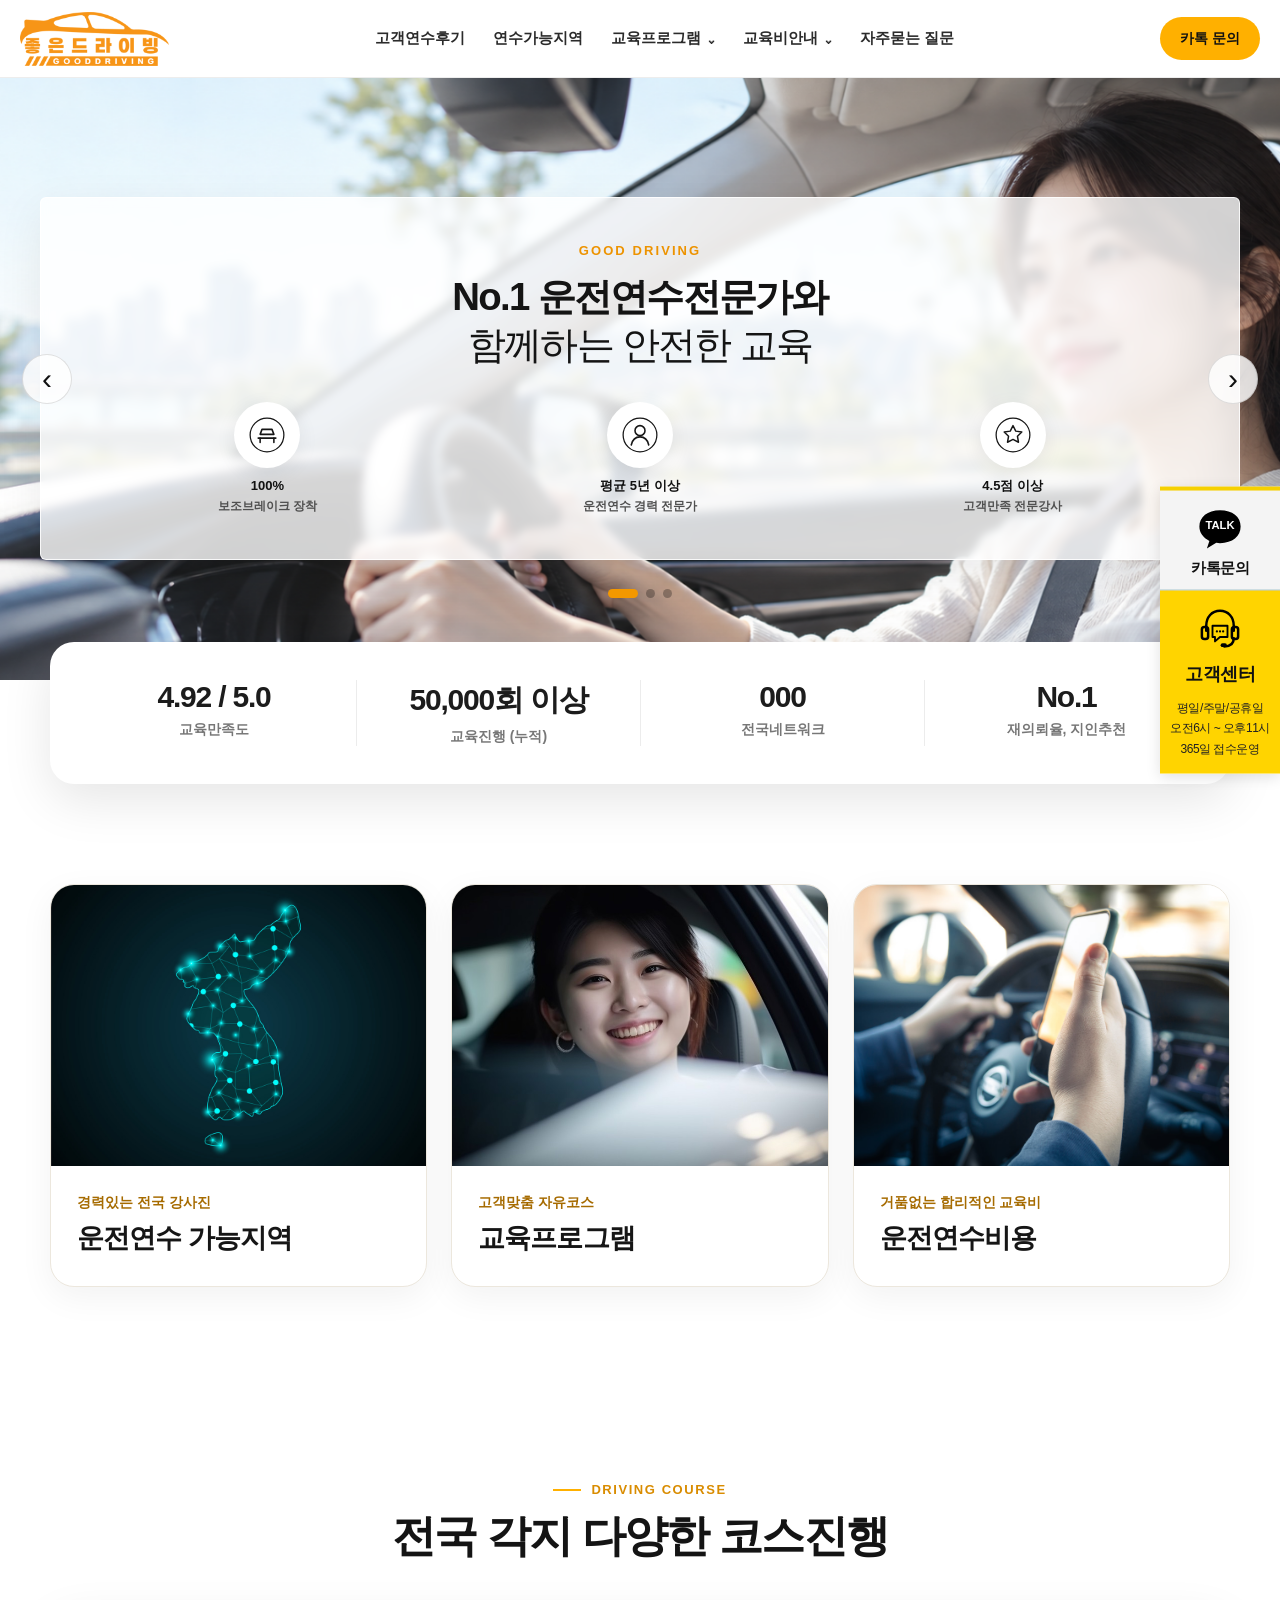
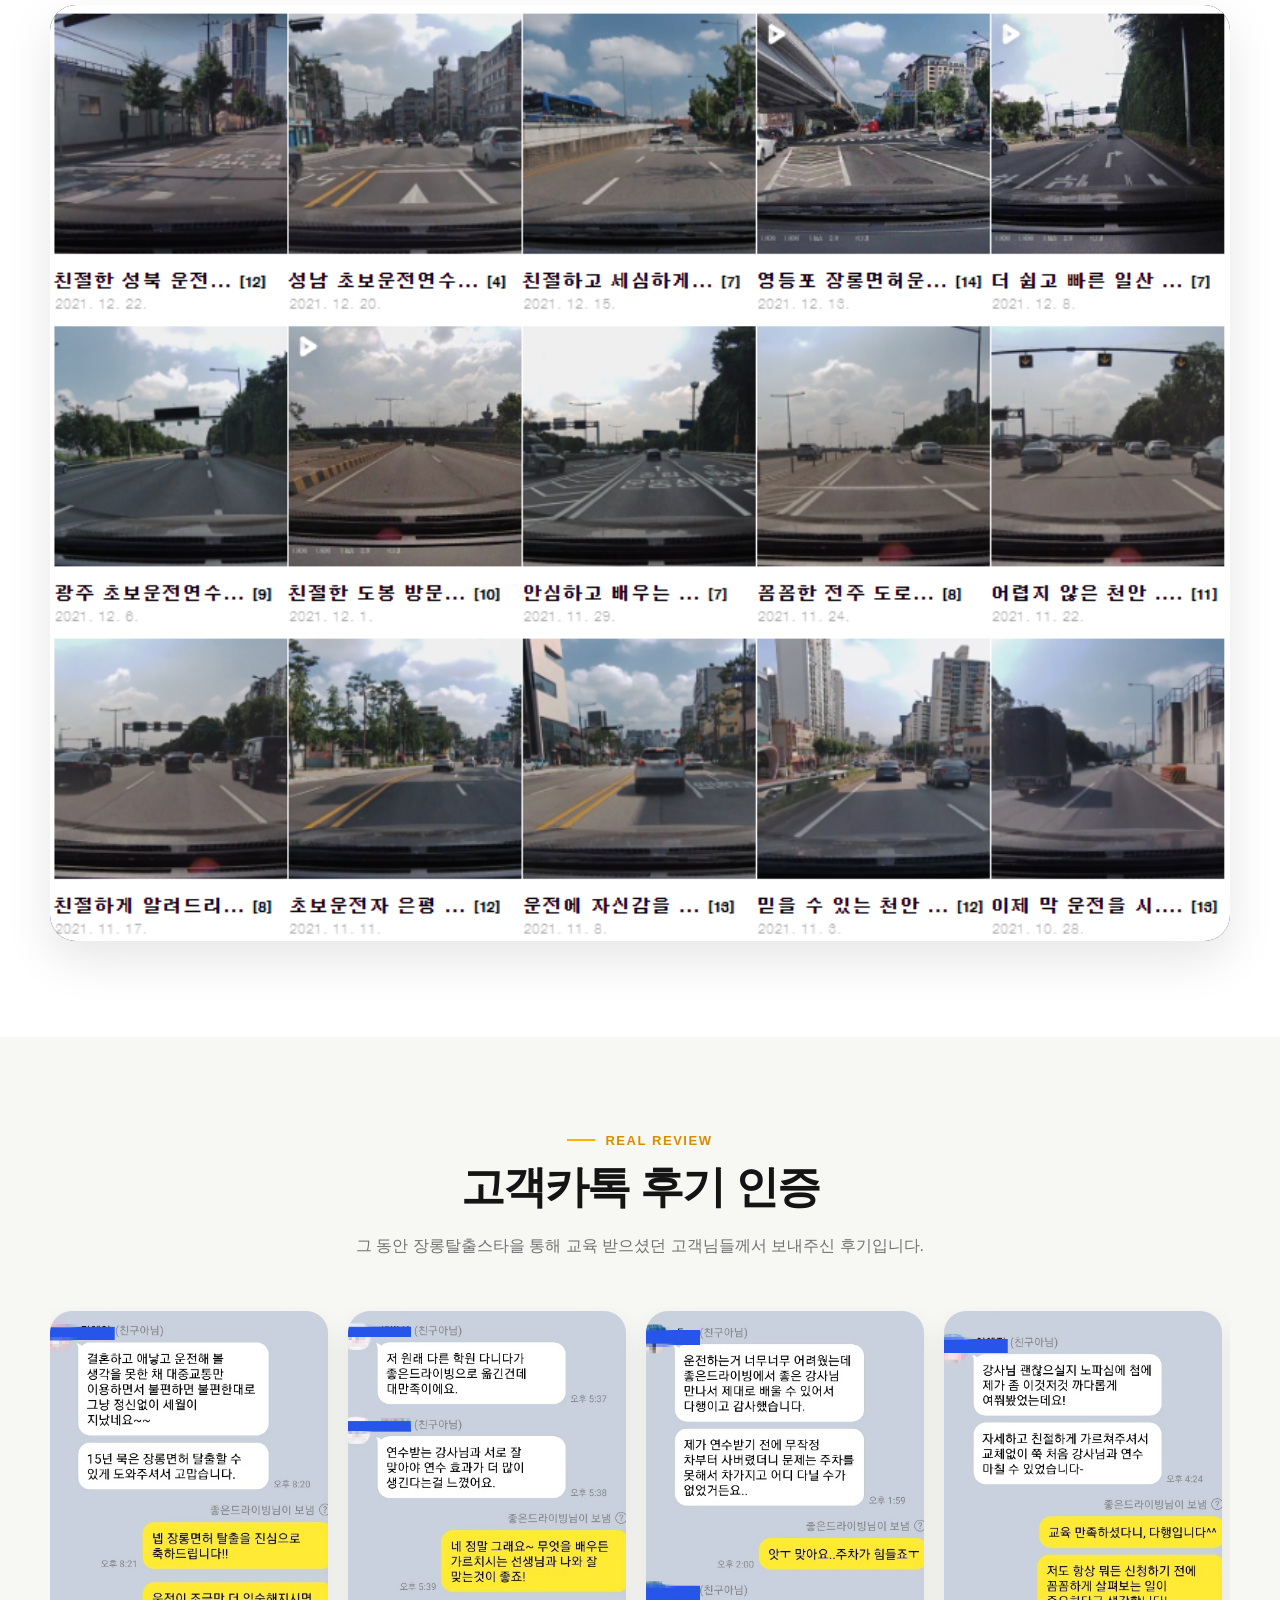
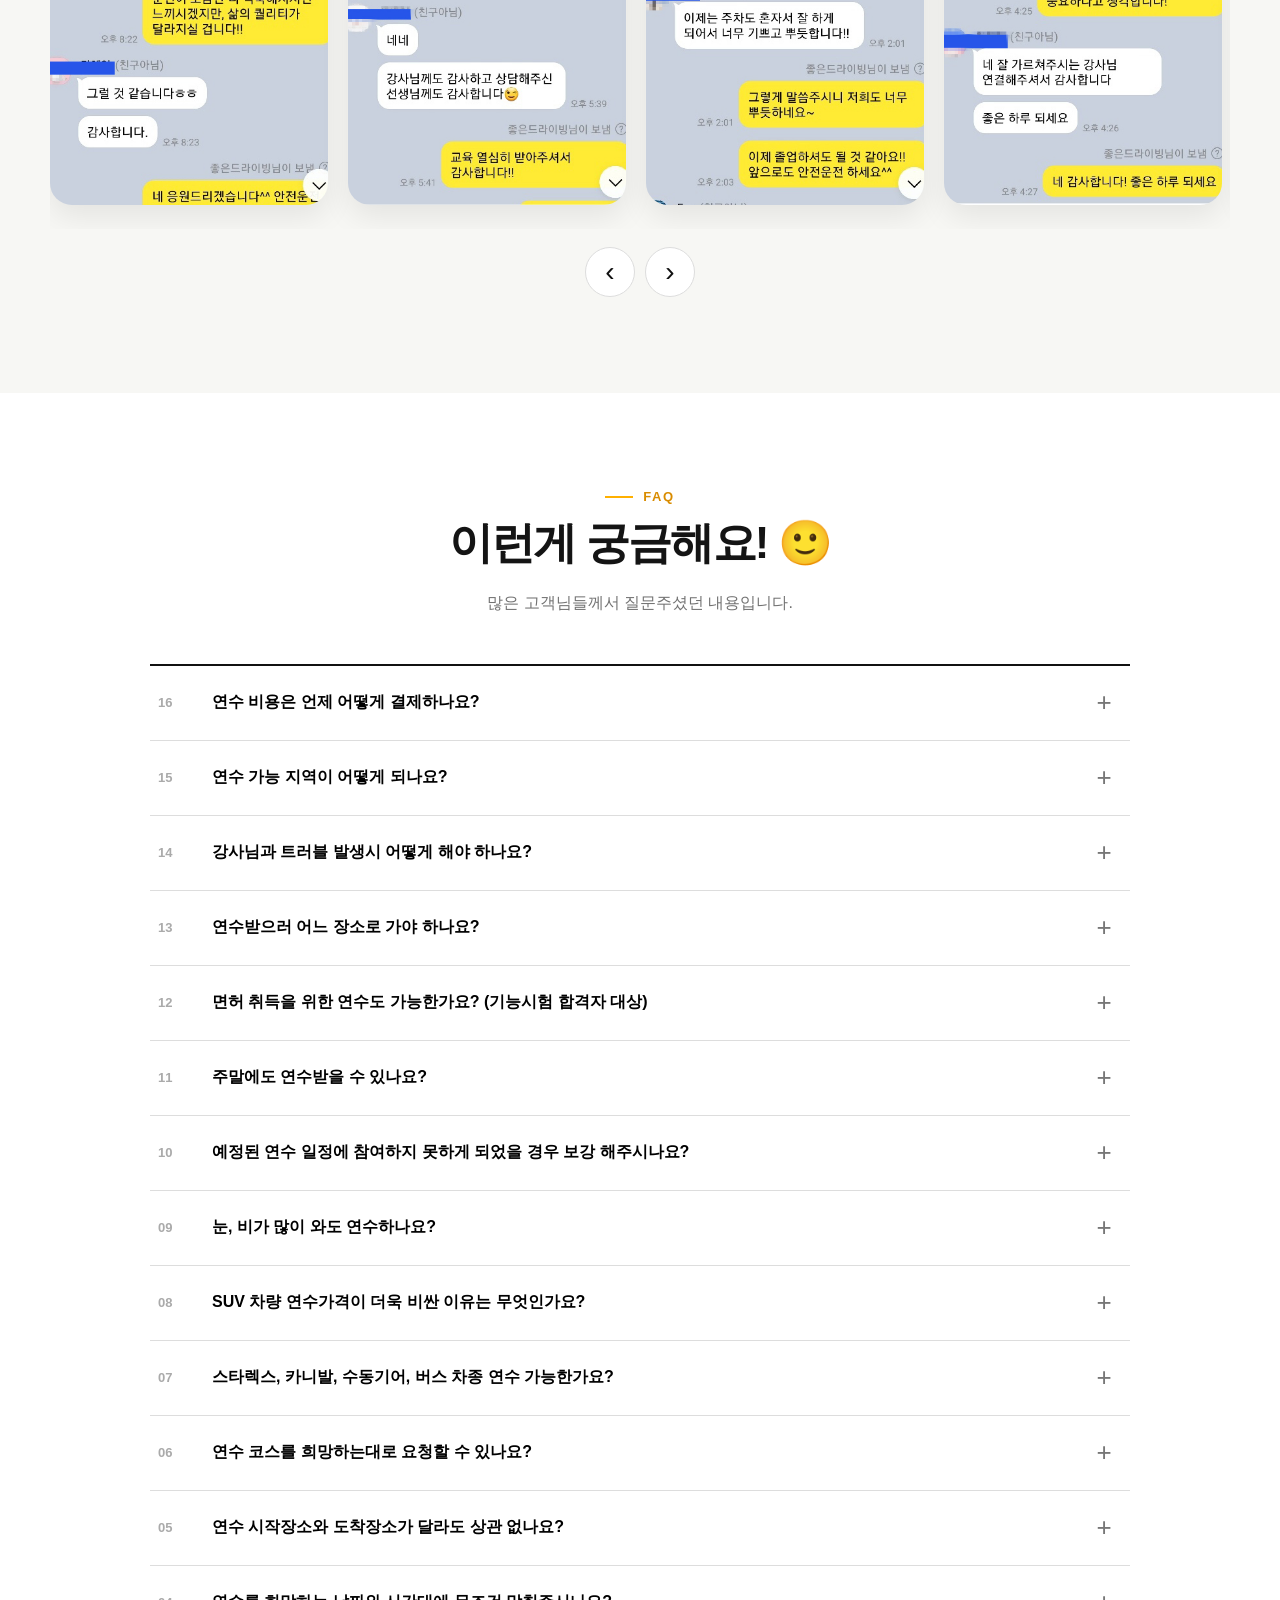
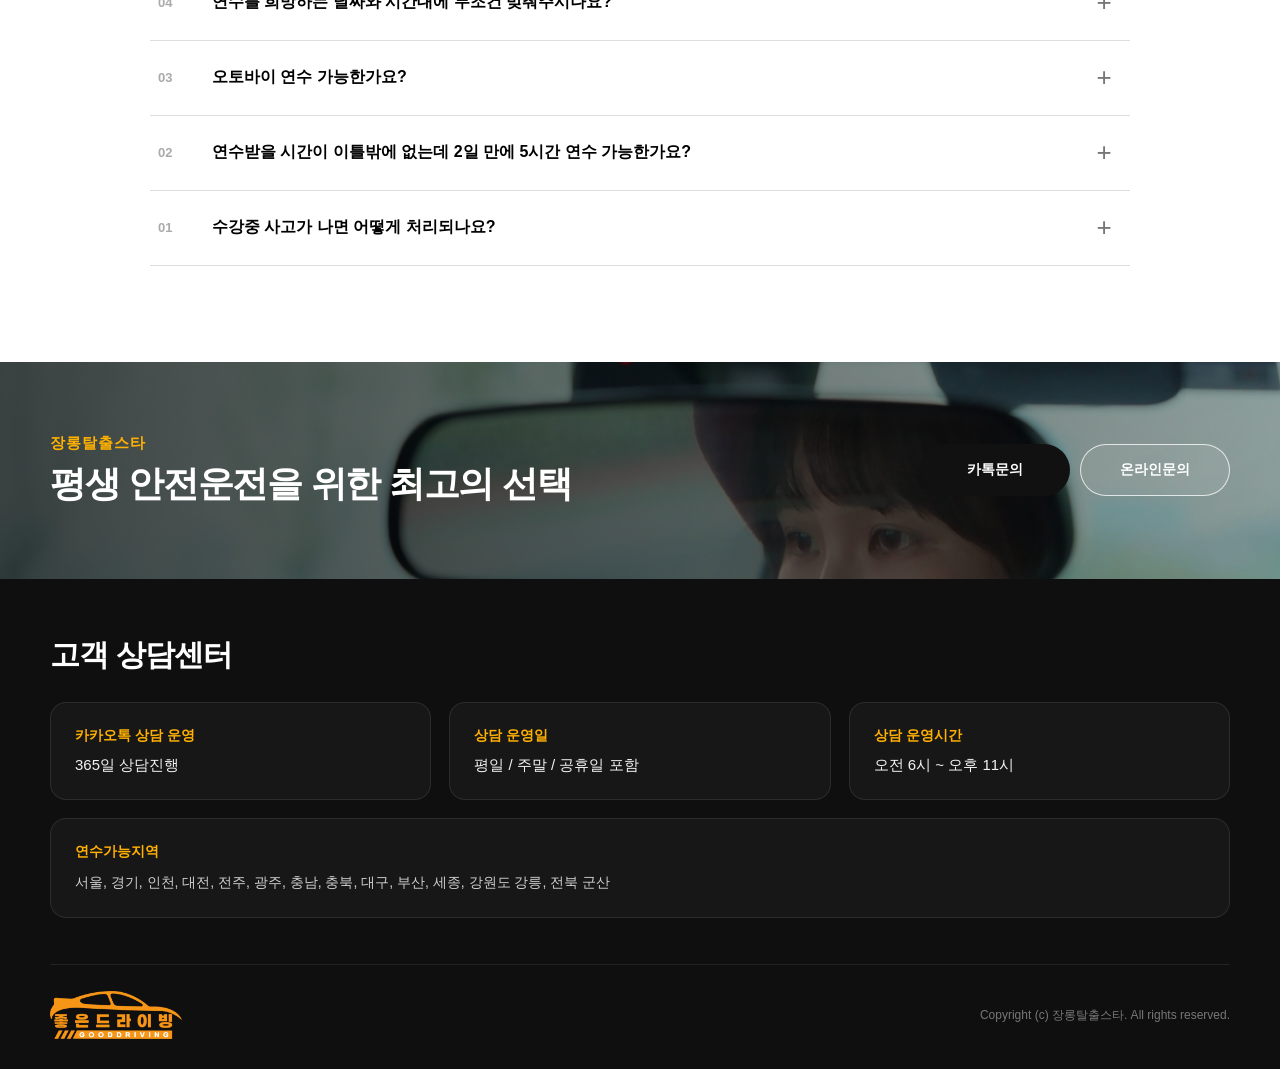
==== commit be951208: "상호명 변경" ====
--- a/index.html
+++ b/index.html
@@ -1,5 +1,5 @@
 <!DOCTYPE html>
-<html lang="ko"><head><meta charset="utf-8"><meta name="viewport" content="width=device-width,initial-scale=1.0"><meta name="description" content="좋은드라이빙 방문 운전연수"><title>좋은드라이빙 | 방문 운전연수</title><link href="style.css" rel="stylesheet"></head><body><header id="gd-header"><div class="gd-header-inner"><a class="gd-logo" href="index.html"><img alt="좋은드라이빙" class="gd-logo-img" src="images/logo.png"/></a><nav class="gd-nav"><div class="gd-nav-item"><a class="gd-nav-link" href="reviews.html">고객연수후기</a></div><div class="gd-nav-item"><a class="gd-nav-link" href="areas.html">연수가능지역</a></div><div class="gd-nav-item"><a class="gd-nav-link" href="program.html">교육프로그램 <span>⌄</span></a><div class="gd-dropdown"><a href="program-3day.html">3일반</a><a href="program-4day.html">4일반</a><a href="program-weekend.html">주말반</a><a href="program-supplement.html">보완반</a></div></div><div class="gd-nav-item"><a class="gd-nav-link" href="price.html">교육비안내 <span>⌄</span></a><div class="gd-dropdown"><a href="price-own.html">자차</a><a href="price-school.html">학원차</a><a href="price-mix.html">자차 + 학원차</a></div></div><div class="gd-nav-item"><a class="gd-nav-link" href="faq.html">자주묻는 질문</a></div></nav><a class="gd-header-cta" href="https://pf.kakao.com/_xoxixjwG" rel="noopener noreferrer" target="_blank">카톡 문의</a><button class="gd-mobile-btn" type="button"><span></span><span></span><span></span></button></div></header><div class="gd-mobile-panel"><a href="reviews.html">고객연수후기</a><a href="areas.html">연수가능지역</a><div class="gd-mobile-label">교육프로그램</div><div class="gd-mobile-sub"><a href="program.html">전체보기</a><a href="program-3day.html">3일반</a><a href="program-4day.html">4일반</a><a href="program-weekend.html">주말반</a><a href="program-supplement.html">보완반</a></div><div class="gd-mobile-label">교육비안내</div><div class="gd-mobile-sub"><a href="price.html">전체보기</a><a href="price-own.html">자차</a><a href="price-school.html">학원차</a><a href="price-mix.html">자차 + 학원차</a></div><a href="faq.html">자주묻는 질문</a></div><main>
+<html lang="ko"><head><meta charset="utf-8"><meta name="viewport" content="width=device-width,initial-scale=1.0"><meta name="description" content="장롱탈출스타 방문 운전연수"><title>장롱탈출스타 | 방문 운전연수</title><link href="style.css" rel="stylesheet"></head><body><header id="gd-header"><div class="gd-header-inner"><a class="gd-logo" href="index.html"><img alt="장롱탈출스타" class="gd-logo-img" src="images/logo.png"/></a><nav class="gd-nav"><div class="gd-nav-item"><a class="gd-nav-link" href="reviews.html">고객연수후기</a></div><div class="gd-nav-item"><a class="gd-nav-link" href="areas.html">연수가능지역</a></div><div class="gd-nav-item"><a class="gd-nav-link" href="program.html">교육프로그램 <span>⌄</span></a><div class="gd-dropdown"><a href="program-3day.html">3일반</a><a href="program-4day.html">4일반</a><a href="program-weekend.html">주말반</a><a href="program-supplement.html">보완반</a></div></div><div class="gd-nav-item"><a class="gd-nav-link" href="price.html">교육비안내 <span>⌄</span></a><div class="gd-dropdown"><a href="price-own.html">자차</a><a href="price-school.html">학원차</a><a href="price-mix.html">자차 + 학원차</a></div></div><div class="gd-nav-item"><a class="gd-nav-link" href="faq.html">자주묻는 질문</a></div></nav><a class="gd-header-cta" href="https://pf.kakao.com/_xoxixjwG" rel="noopener noreferrer" target="_blank">카톡 문의</a><button class="gd-mobile-btn" type="button"><span></span><span></span><span></span></button></div></header><div class="gd-mobile-panel"><a href="reviews.html">고객연수후기</a><a href="areas.html">연수가능지역</a><div class="gd-mobile-label">교육프로그램</div><div class="gd-mobile-sub"><a href="program.html">전체보기</a><a href="program-3day.html">3일반</a><a href="program-4day.html">4일반</a><a href="program-weekend.html">주말반</a><a href="program-supplement.html">보완반</a></div><div class="gd-mobile-label">교육비안내</div><div class="gd-mobile-sub"><a href="price.html">전체보기</a><a href="price-own.html">자차</a><a href="price-school.html">학원차</a><a href="price-mix.html">자차 + 학원차</a></div><a href="faq.html">자주묻는 질문</a></div><main>
 <section id="gd-home-hero">
   <div class="gd-home-slide gd-home-slide-01 active">
     <div class="gd-home-slide-bg"></div>
@@ -37,7 +37,7 @@
       <div class="gd-home-slide-panel gd-home-slide-panel-life">
         <p class="gd-home-slide-life-top">운전을 배우면 삶의 질이 향상됩니다.</p>
         <h1 class="gd-home-slide-life-title">Upgrade Your Life!</h1>
-        <p class="gd-home-slide-brand">좋은드라이빙</p>
+        <p class="gd-home-slide-brand">장롱탈출스타</p>
         <div class="gd-home-slide-line"></div>
         <p class="gd-home-slide-desc">장롱면허부터 초보운전까지<br>고객님의 현재 실력과 실제 운전 동선에 맞춰<br>친절하고 안전하게 교육합니다.</p>
         <a class="gd-home-slide-button" href="program.html">교육프로그램 보기</a>
@@ -50,7 +50,7 @@
     <div class="gd-home-slide-inner">
       <div class="gd-home-slide-panel">
         <p class="gd-home-slide-kicker">GOOD DRIVING NETWORK</p>
-        <h1><span>5만여 명 고객이 선택한</span><br><strong>운전교육 좋은드라이빙</strong></h1>
+        <h1><span>5만여 명 고객이 선택한</span><br><strong>운전교육 장롱탈출스타</strong></h1>
         <div class="gd-home-slide-benefits gd-home-slide-benefits-4">
           <div class="gd-home-slide-benefit">
             <div class="gd-home-slide-icon"><svg viewBox="0 0 64 64" aria-hidden="true"><circle cx="32" cy="32" r="27" fill="none" stroke="currentColor" stroke-width="2"/><path d="M32 17l13 5v10c0 9-5 15-13 19-8-4-13-10-13-19V22z" fill="none" stroke="currentColor" stroke-width="2.5"/><path d="M25 32l5 5 10-11" fill="none" stroke="currentColor" stroke-width="2.5" stroke-linecap="round" stroke-linejoin="round"/></svg></div>
@@ -84,6 +84,6 @@
 <section class="gd-home-stats"><div class="gd-inner"><div class="gd-stats-box"><div class="gd-stat"><strong>4.92 / 5.0</strong><span>교육만족도</span></div><div class="gd-stat"><strong>50,000회 이상</strong><span>교육진행 (누적)</span></div><div class="gd-stat"><strong>000</strong><span>전국네트워크</span></div><div class="gd-stat"><strong>No.1</strong><span>재의뢰율, 지인추천</span></div></div></div></section>
 <section class="gd-main-services gd-section"><div class="gd-inner"><div class="gd-main-service-grid"><a class="gd-main-service-card" href="areas.html"><div class="gd-main-service-image"><img src="images/area-network.jpg" alt="운전연수 가능지역"></div><div class="gd-main-service-copy"><p>경력있는 전국 강사진</p><h2>운전연수 가능지역</h2></div></a><a class="gd-main-service-card" href="program.html"><div class="gd-main-service-image"><img src="images/education-program.jpg" alt="교육프로그램"></div><div class="gd-main-service-copy"><p>고객맞춤 자유코스</p><h2>교육프로그램</h2></div></a><a class="gd-main-service-card" href="price.html"><div class="gd-main-service-image"><img src="images/driving-price.jpg" alt="운전연수비용"></div><div class="gd-main-service-copy"><p>거품없는 합리적인 교육비</p><h2>운전연수비용</h2></div></a></div></div></section>
 <section class="gd-main-course gd-section"><div class="gd-inner"><div class="gd-center"><div class="gd-kicker">DRIVING COURSE</div><h2 class="gd-title">전국 각지 다양한 코스진행</h2></div><div class="gd-main-course-image"><img src="images/course-network.png" alt="전국 각지 다양한 코스진행"></div></div></section>
-<section class="gd-main-reviews gd-section gd-soft"><div class="gd-inner"><div class="gd-center"><div class="gd-kicker">REAL REVIEW</div><h2 class="gd-title">고객카톡 후기 인증</h2><p class="gd-desc">그 동안 좋은드라이빙을 통해 교육 받으셨던 고객님들께서 보내주신 후기입니다.</p></div><div class="gd-review-media-wrap"><div class="gd-review-media-track" id="gdMainReviewTrack"><div class="gd-review-media-card"><img src="images/kakao-review-01.jpg" alt="고객 카톡 후기 1"></div><div class="gd-review-media-card"><img src="images/kakao-review-02.jpg" alt="고객 카톡 후기 2"></div><div class="gd-review-media-card"><img src="images/kakao-review-03.jpg" alt="고객 카톡 후기 3"></div><div class="gd-review-media-card"><img src="images/kakao-review-04.jpg" alt="고객 카톡 후기 4"></div><div class="gd-review-media-card"><img src="images/kakao-review-05.jpg" alt="고객 카톡 후기 5"></div><div class="gd-review-media-card"><img src="images/kakao-review-06.jpg" alt="고객 카톡 후기 6"></div></div><div class="gd-review-media-controls"><button id="gdMainReviewPrev" type="button">‹</button><button id="gdMainReviewNext" type="button">›</button></div></div></div></section>
-<section class="gd-main-faq gd-section"><div class="gd-inner"><div class="gd-center"><div class="gd-kicker">FAQ</div><h2 class="gd-title">이런게 궁금해요! 🙂</h2><p class="gd-desc">많은 고객님들께서 질문주셨던 내용입니다.</p></div><div class="gd-main-faq-list gd-faq"><div class="gd-faq-item"><button class="gd-faq-q" type="button"><span class="gd-faq-num">16</span><span class="gd-faq-title">연수 비용은 언제 어떻게 결제하나요?</span><span class="gd-faq-plus">+</span></button><div class="gd-faq-a"><p>연수 일정과 강사 배정이 확정된 뒤 안내에 따라 결제합니다. 일반적으로 연수 첫날 안내된 방식으로 입금하며, 정확한 결제 방법은 상담 시 확인해 주세요.</p></div></div><div class="gd-faq-item"><button class="gd-faq-q" type="button"><span class="gd-faq-num">15</span><span class="gd-faq-title">연수 가능 지역이 어떻게 되나요?</span><span class="gd-faq-plus">+</span></button><div class="gd-faq-a"><p>서울, 경기, 인천, 대전, 전주, 광주, 충남, 충북, 대구, 부산, 세종, 강원도 강릉, 전북 군산 등 주요 지역에서 연수를 진행합니다.</p></div></div><div class="gd-faq-item"><button class="gd-faq-q" type="button"><span class="gd-faq-num">14</span><span class="gd-faq-title">강사님과 트러블 발생시 어떻게 해야 하나요?</span><span class="gd-faq-plus">+</span></button><div class="gd-faq-a"><p>교육 중 불편사항이나 강사와의 문제가 발생하면 고객센터로 바로 연락해 주세요. 상황을 확인한 뒤 가능한 범위에서 강사 변경이나 일정 조정을 도와드립니다.</p></div></div><div class="gd-faq-item"><button class="gd-faq-q" type="button"><span class="gd-faq-num">13</span><span class="gd-faq-title">연수받으러 어느 장소로 가야 하나요?</span><span class="gd-faq-plus">+</span></button><div class="gd-faq-a"><p>방문 운전연수 방식으로 진행되므로 고객님과 협의한 장소에서 교육을 시작합니다. 집, 직장 등 실제 운전 동선과 가까운 곳으로 조율할 수 있습니다.</p></div></div><div class="gd-faq-item"><button class="gd-faq-q" type="button"><span class="gd-faq-num">12</span><span class="gd-faq-title">면허 취득을 위한 연수도 가능한가요? (기능시험 합격자 대상)</span><span class="gd-faq-plus">+</span></button><div class="gd-faq-a"><p>면허 취득 단계의 교육은 지역과 강사 배정 상황에 따라 가능 여부가 달라질 수 있습니다. 기능시험 합격 여부와 필요한 교육 내용을 상담 시 알려주세요.</p></div></div><div class="gd-faq-item"><button class="gd-faq-q" type="button"><span class="gd-faq-num">11</span><span class="gd-faq-title">주말에도 연수받을 수 있나요?</span><span class="gd-faq-plus">+</span></button><div class="gd-faq-a"><p>가능합니다. 평일뿐 아니라 주말에도 일정 조율이 가능하며, 주말반은 토요일 2회·일요일 2회 기준의 2주 완성 과정으로도 진행할 수 있습니다.</p></div></div><div class="gd-faq-item"><button class="gd-faq-q" type="button"><span class="gd-faq-num">10</span><span class="gd-faq-title">예정된 연수 일정에 참여하지 못하게 되었을 경우 보강 해주시나요?</span><span class="gd-faq-plus">+</span></button><div class="gd-faq-a"><p>불가피하게 일정 변경이 필요한 경우 담당 강사 및 고객센터와 협의해 보강 또는 일정 변경을 진행합니다. 변경 가능 여부는 강사 일정에 따라 달라질 수 있습니다.</p></div></div><div class="gd-faq-item"><button class="gd-faq-q" type="button"><span class="gd-faq-num">09</span><span class="gd-faq-title">눈, 비가 많이 와도 연수하나요?</span><span class="gd-faq-plus">+</span></button><div class="gd-faq-a"><p>가벼운 비 등은 실제 도로 상황 교육에 도움이 될 수 있지만 폭우, 폭설 등 안전에 영향을 줄 정도의 기상 상황에서는 일정이 변경될 수 있습니다.</p></div></div><div class="gd-faq-item"><button class="gd-faq-q" type="button"><span class="gd-faq-num">08</span><span class="gd-faq-title">SUV 차량 연수가격이 더욱 비싼 이유는 무엇인가요?</span><span class="gd-faq-plus">+</span></button><div class="gd-faq-a"><p>교육 차량의 차종과 운영비, 보험 조건 등이 달라질 수 있어 학원차 SUV/RV는 승용차와 교육비 차이가 있습니다.</p></div></div><div class="gd-faq-item"><button class="gd-faq-q" type="button"><span class="gd-faq-num">07</span><span class="gd-faq-title">스타렉스, 카니발, 수동기어, 버스 차종 연수 가능한가요?</span><span class="gd-faq-plus">+</span></button><div class="gd-faq-a"><p>특수 차종이나 수동 차량은 지역별 강사와 차량 여건에 따라 가능 여부가 달라집니다. 원하는 차종을 상담 시 먼저 알려주세요.</p></div></div><div class="gd-faq-item"><button class="gd-faq-q" type="button"><span class="gd-faq-num">06</span><span class="gd-faq-title">연수 코스를 희망하는대로 요청할 수 있나요?</span><span class="gd-faq-plus">+</span></button><div class="gd-faq-a"><p>가능합니다. 출퇴근길, 학교, 마트, 시내도로, 주차장, 간선도로 등 실제 운전하게 될 코스를 중심으로 요청할 수 있습니다.</p></div></div><div class="gd-faq-item"><button class="gd-faq-q" type="button"><span class="gd-faq-num">05</span><span class="gd-faq-title">연수 시작장소와 도착장소가 달라도 상관 없나요?</span><span class="gd-faq-plus">+</span></button><div class="gd-faq-a"><p>교육 시간과 이동 동선에 문제가 없다면 시작 장소와 종료 장소를 다르게 협의할 수 있습니다.</p></div></div><div class="gd-faq-item"><button class="gd-faq-q" type="button"><span class="gd-faq-num">04</span><span class="gd-faq-title">연수를 희망하는 날짜와 시간대에 무조건 맞춰주시나요?</span><span class="gd-faq-plus">+</span></button><div class="gd-faq-a"><p>희망 일정에 최대한 맞춰드리지만 지역별 강사 배정과 기존 예약에 따라 일정 조정이 필요할 수 있습니다.</p></div></div><div class="gd-faq-item"><button class="gd-faq-q" type="button"><span class="gd-faq-num">03</span><span class="gd-faq-title">오토바이 연수 가능한가요?</span><span class="gd-faq-plus">+</span></button><div class="gd-faq-a"><p>좋은드라이빙은 자동차 운전연수를 중심으로 운영합니다. 오토바이 연수는 별도 상담을 통해 가능 여부를 확인해 주세요.</p></div></div><div class="gd-faq-item"><button class="gd-faq-q" type="button"><span class="gd-faq-num">02</span><span class="gd-faq-title">연수받을 시간이 이틀밖에 없는데 2일 만에 5시간 연수 가능한가요?</span><span class="gd-faq-plus">+</span></button><div class="gd-faq-a"><p>강사 일정이 가능한 경우 단기간 집중 교육도 상담할 수 있습니다. 가능한 시간대와 지역을 알려주시면 일정 확인 후 안내드립니다.</p></div></div><div class="gd-faq-item"><button class="gd-faq-q" type="button"><span class="gd-faq-num">01</span><span class="gd-faq-title">수강중 사고가 나면 어떻게 처리되나요?</span><span class="gd-faq-plus">+</span></button><div class="gd-faq-a"><p>교육 차량 및 보험 가입 조건에 따라 처리하며, 사고 발생 시 즉시 안전을 확보한 뒤 강사와 고객센터 안내에 따라 보험 처리 절차를 진행합니다.</p></div></div></div></div></section>
-</main><section id="gd-cta"><div class="gd-inner gd-cta-layout"><div><div class="gd-cta-brand">좋은드라이빙</div><h2>평생 안전운전을 위한 최고의 선택</h2></div><div class="gd-cta-buttons"><a class="gd-btn gd-btn-dark" href="https://pf.kakao.com/_xoxixjwG" rel="noopener noreferrer" target="_blank">카톡문의</a><a class="gd-btn gd-btn-outline" href="#">온라인문의</a></div></div></section><footer id="gd-footer"><div class="gd-inner"><div class="gd-footer-contact"><div class="gd-footer-contact-title">고객 상담센터</div><div class="gd-footer-contact-grid"><div class="gd-footer-contact-item"><strong>카카오톡 상담 운영</strong><span>365일 상담진행</span></div><div class="gd-footer-contact-item"><strong>상담 운영일</strong><span>평일 / 주말 / 공휴일 포함</span></div><div class="gd-footer-contact-item"><strong>상담 운영시간</strong><span>오전 6시 ~ 오후 11시</span></div><div class="gd-footer-contact-item gd-footer-contact-area"><strong>연수가능지역</strong><span>서울, 경기, 인천, 대전, 전주, 광주, 충남, 충북, 대구, 부산, 세종, 강원도 강릉, 전북 군산</span></div></div></div><div class="gd-footer-bottom"><div class="gd-footer-brand"><img alt="좋은드라이빙" class="gd-footer-logo-img" src="images/logo.png"/></div><div class="gd-footer-copy">Copyright (c) 좋은드라이빙. All rights reserved.</div></div></div></footer><div id="muv-side-floating"><a class="muv-side-item muv-side-kakao" href="https://pf.kakao.com/_xoxixjwG" rel="noopener noreferrer" target="_blank"><div class="muv-side-icon"><svg aria-hidden="true" viewBox="0 0 80 65"><path d="M40 5C20 5 7 16 7 31c0 10 6 18 16 23l-4 12 15-9c2 .3 4 .5 6 .5 20 0 33-11 33-26.5S60 5 40 5z" fill="#000"></path><text fill="#fff" font-size="18" font-weight="800" text-anchor="middle" x="40" y="35">TALK</text></svg></div><div class="muv-side-title">카톡문의</div></a><div class="muv-side-item muv-side-cs"><div class="muv-side-icon"><svg aria-hidden="true" viewBox="0 0 80 80"><path d="M18 42V34c0-14 9-24 22-24s22 10 22 24v8" fill="none" stroke="#000" stroke-linecap="round" stroke-width="4"></path><rect fill="none" height="19" rx="4" stroke="#000" stroke-width="4" width="10" x="11" y="36"></rect><rect fill="none" height="19" rx="4" stroke="#000" stroke-width="4" width="10" x="59" y="36"></rect><path d="M62 54c0 9-6 13-15 13" fill="none" stroke="#000" stroke-linecap="round" stroke-width="4"></path><rect fill="#000" height="6" rx="3" width="10" x="41" y="62"></rect><path d="M28 34h24v18H40l-8 7v-7h-4z" fill="none" stroke="#000" stroke-linejoin="round" stroke-width="3"></path><circle cx="35" cy="43" r="1.8"></circle><circle cx="40" cy="43" r="1.8"></circle><circle cx="45" cy="43" r="1.8"></circle></svg></div><div class="muv-side-title muv-side-cs-title">고객센터</div><div class="muv-side-hours">평일/주말/공휴일<br>오전6시 ~ 오후11시<br>365일 접수운영</div></div></div><script src="script.js"></script></body></html>+<section class="gd-main-reviews gd-section gd-soft"><div class="gd-inner"><div class="gd-center"><div class="gd-kicker">REAL REVIEW</div><h2 class="gd-title">고객카톡 후기 인증</h2><p class="gd-desc">그 동안 장롱탈출스타을 통해 교육 받으셨던 고객님들께서 보내주신 후기입니다.</p></div><div class="gd-review-media-wrap"><div class="gd-review-media-track" id="gdMainReviewTrack"><div class="gd-review-media-card"><img src="images/kakao-review-01.jpg" alt="고객 카톡 후기 1"></div><div class="gd-review-media-card"><img src="images/kakao-review-02.jpg" alt="고객 카톡 후기 2"></div><div class="gd-review-media-card"><img src="images/kakao-review-03.jpg" alt="고객 카톡 후기 3"></div><div class="gd-review-media-card"><img src="images/kakao-review-04.jpg" alt="고객 카톡 후기 4"></div><div class="gd-review-media-card"><img src="images/kakao-review-05.jpg" alt="고객 카톡 후기 5"></div><div class="gd-review-media-card"><img src="images/kakao-review-06.jpg" alt="고객 카톡 후기 6"></div></div><div class="gd-review-media-controls"><button id="gdMainReviewPrev" type="button">‹</button><button id="gdMainReviewNext" type="button">›</button></div></div></div></section>
+<section class="gd-main-faq gd-section"><div class="gd-inner"><div class="gd-center"><div class="gd-kicker">FAQ</div><h2 class="gd-title">이런게 궁금해요! 🙂</h2><p class="gd-desc">많은 고객님들께서 질문주셨던 내용입니다.</p></div><div class="gd-main-faq-list gd-faq"><div class="gd-faq-item"><button class="gd-faq-q" type="button"><span class="gd-faq-num">16</span><span class="gd-faq-title">연수 비용은 언제 어떻게 결제하나요?</span><span class="gd-faq-plus">+</span></button><div class="gd-faq-a"><p>연수 일정과 강사 배정이 확정된 뒤 안내에 따라 결제합니다. 일반적으로 연수 첫날 안내된 방식으로 입금하며, 정확한 결제 방법은 상담 시 확인해 주세요.</p></div></div><div class="gd-faq-item"><button class="gd-faq-q" type="button"><span class="gd-faq-num">15</span><span class="gd-faq-title">연수 가능 지역이 어떻게 되나요?</span><span class="gd-faq-plus">+</span></button><div class="gd-faq-a"><p>서울, 경기, 인천, 대전, 전주, 광주, 충남, 충북, 대구, 부산, 세종, 강원도 강릉, 전북 군산 등 주요 지역에서 연수를 진행합니다.</p></div></div><div class="gd-faq-item"><button class="gd-faq-q" type="button"><span class="gd-faq-num">14</span><span class="gd-faq-title">강사님과 트러블 발생시 어떻게 해야 하나요?</span><span class="gd-faq-plus">+</span></button><div class="gd-faq-a"><p>교육 중 불편사항이나 강사와의 문제가 발생하면 고객센터로 바로 연락해 주세요. 상황을 확인한 뒤 가능한 범위에서 강사 변경이나 일정 조정을 도와드립니다.</p></div></div><div class="gd-faq-item"><button class="gd-faq-q" type="button"><span class="gd-faq-num">13</span><span class="gd-faq-title">연수받으러 어느 장소로 가야 하나요?</span><span class="gd-faq-plus">+</span></button><div class="gd-faq-a"><p>방문 운전연수 방식으로 진행되므로 고객님과 협의한 장소에서 교육을 시작합니다. 집, 직장 등 실제 운전 동선과 가까운 곳으로 조율할 수 있습니다.</p></div></div><div class="gd-faq-item"><button class="gd-faq-q" type="button"><span class="gd-faq-num">12</span><span class="gd-faq-title">면허 취득을 위한 연수도 가능한가요? (기능시험 합격자 대상)</span><span class="gd-faq-plus">+</span></button><div class="gd-faq-a"><p>면허 취득 단계의 교육은 지역과 강사 배정 상황에 따라 가능 여부가 달라질 수 있습니다. 기능시험 합격 여부와 필요한 교육 내용을 상담 시 알려주세요.</p></div></div><div class="gd-faq-item"><button class="gd-faq-q" type="button"><span class="gd-faq-num">11</span><span class="gd-faq-title">주말에도 연수받을 수 있나요?</span><span class="gd-faq-plus">+</span></button><div class="gd-faq-a"><p>가능합니다. 평일뿐 아니라 주말에도 일정 조율이 가능하며, 주말반은 토요일 2회·일요일 2회 기준의 2주 완성 과정으로도 진행할 수 있습니다.</p></div></div><div class="gd-faq-item"><button class="gd-faq-q" type="button"><span class="gd-faq-num">10</span><span class="gd-faq-title">예정된 연수 일정에 참여하지 못하게 되었을 경우 보강 해주시나요?</span><span class="gd-faq-plus">+</span></button><div class="gd-faq-a"><p>불가피하게 일정 변경이 필요한 경우 담당 강사 및 고객센터와 협의해 보강 또는 일정 변경을 진행합니다. 변경 가능 여부는 강사 일정에 따라 달라질 수 있습니다.</p></div></div><div class="gd-faq-item"><button class="gd-faq-q" type="button"><span class="gd-faq-num">09</span><span class="gd-faq-title">눈, 비가 많이 와도 연수하나요?</span><span class="gd-faq-plus">+</span></button><div class="gd-faq-a"><p>가벼운 비 등은 실제 도로 상황 교육에 도움이 될 수 있지만 폭우, 폭설 등 안전에 영향을 줄 정도의 기상 상황에서는 일정이 변경될 수 있습니다.</p></div></div><div class="gd-faq-item"><button class="gd-faq-q" type="button"><span class="gd-faq-num">08</span><span class="gd-faq-title">SUV 차량 연수가격이 더욱 비싼 이유는 무엇인가요?</span><span class="gd-faq-plus">+</span></button><div class="gd-faq-a"><p>교육 차량의 차종과 운영비, 보험 조건 등이 달라질 수 있어 학원차 SUV/RV는 승용차와 교육비 차이가 있습니다.</p></div></div><div class="gd-faq-item"><button class="gd-faq-q" type="button"><span class="gd-faq-num">07</span><span class="gd-faq-title">스타렉스, 카니발, 수동기어, 버스 차종 연수 가능한가요?</span><span class="gd-faq-plus">+</span></button><div class="gd-faq-a"><p>특수 차종이나 수동 차량은 지역별 강사와 차량 여건에 따라 가능 여부가 달라집니다. 원하는 차종을 상담 시 먼저 알려주세요.</p></div></div><div class="gd-faq-item"><button class="gd-faq-q" type="button"><span class="gd-faq-num">06</span><span class="gd-faq-title">연수 코스를 희망하는대로 요청할 수 있나요?</span><span class="gd-faq-plus">+</span></button><div class="gd-faq-a"><p>가능합니다. 출퇴근길, 학교, 마트, 시내도로, 주차장, 간선도로 등 실제 운전하게 될 코스를 중심으로 요청할 수 있습니다.</p></div></div><div class="gd-faq-item"><button class="gd-faq-q" type="button"><span class="gd-faq-num">05</span><span class="gd-faq-title">연수 시작장소와 도착장소가 달라도 상관 없나요?</span><span class="gd-faq-plus">+</span></button><div class="gd-faq-a"><p>교육 시간과 이동 동선에 문제가 없다면 시작 장소와 종료 장소를 다르게 협의할 수 있습니다.</p></div></div><div class="gd-faq-item"><button class="gd-faq-q" type="button"><span class="gd-faq-num">04</span><span class="gd-faq-title">연수를 희망하는 날짜와 시간대에 무조건 맞춰주시나요?</span><span class="gd-faq-plus">+</span></button><div class="gd-faq-a"><p>희망 일정에 최대한 맞춰드리지만 지역별 강사 배정과 기존 예약에 따라 일정 조정이 필요할 수 있습니다.</p></div></div><div class="gd-faq-item"><button class="gd-faq-q" type="button"><span class="gd-faq-num">03</span><span class="gd-faq-title">오토바이 연수 가능한가요?</span><span class="gd-faq-plus">+</span></button><div class="gd-faq-a"><p>장롱탈출스타은 자동차 운전연수를 중심으로 운영합니다. 오토바이 연수는 별도 상담을 통해 가능 여부를 확인해 주세요.</p></div></div><div class="gd-faq-item"><button class="gd-faq-q" type="button"><span class="gd-faq-num">02</span><span class="gd-faq-title">연수받을 시간이 이틀밖에 없는데 2일 만에 5시간 연수 가능한가요?</span><span class="gd-faq-plus">+</span></button><div class="gd-faq-a"><p>강사 일정이 가능한 경우 단기간 집중 교육도 상담할 수 있습니다. 가능한 시간대와 지역을 알려주시면 일정 확인 후 안내드립니다.</p></div></div><div class="gd-faq-item"><button class="gd-faq-q" type="button"><span class="gd-faq-num">01</span><span class="gd-faq-title">수강중 사고가 나면 어떻게 처리되나요?</span><span class="gd-faq-plus">+</span></button><div class="gd-faq-a"><p>교육 차량 및 보험 가입 조건에 따라 처리하며, 사고 발생 시 즉시 안전을 확보한 뒤 강사와 고객센터 안내에 따라 보험 처리 절차를 진행합니다.</p></div></div></div></div></section>
+</main><section id="gd-cta"><div class="gd-inner gd-cta-layout"><div><div class="gd-cta-brand">장롱탈출스타</div><h2>평생 안전운전을 위한 최고의 선택</h2></div><div class="gd-cta-buttons"><a class="gd-btn gd-btn-dark" href="https://pf.kakao.com/_xoxixjwG" rel="noopener noreferrer" target="_blank">카톡문의</a><a class="gd-btn gd-btn-outline" href="https://pf.kakao.com/_xoxixjwG">온라인문의</a></div></div></section><footer id="gd-footer"><div class="gd-inner"><div class="gd-footer-contact"><div class="gd-footer-contact-title">고객 상담센터</div><div class="gd-footer-contact-grid"><div class="gd-footer-contact-item"><strong>카카오톡 상담 운영</strong><span>365일 상담진행</span></div><div class="gd-footer-contact-item"><strong>상담 운영일</strong><span>평일 / 주말 / 공휴일 포함</span></div><div class="gd-footer-contact-item"><strong>상담 운영시간</strong><span>오전 6시 ~ 오후 11시</span></div><div class="gd-footer-contact-item gd-footer-contact-area"><strong>연수가능지역</strong><span>서울, 경기, 인천, 대전, 전주, 광주, 충남, 충북, 대구, 부산, 세종, 강원도 강릉, 전북 군산</span></div></div></div><div class="gd-footer-bottom"><div class="gd-footer-brand"><img alt="장롱탈출스타" class="gd-footer-logo-img" src="images/logo.png"/></div><div class="gd-footer-copy">Copyright (c) 장롱탈출스타. All rights reserved.</div></div></div></footer><div id="muv-side-floating"><a class="muv-side-item muv-side-kakao" href="https://pf.kakao.com/_xoxixjwG" rel="noopener noreferrer" target="_blank"><div class="muv-side-icon"><svg aria-hidden="true" viewBox="0 0 80 65"><path d="M40 5C20 5 7 16 7 31c0 10 6 18 16 23l-4 12 15-9c2 .3 4 .5 6 .5 20 0 33-11 33-26.5S60 5 40 5z" fill="#000"></path><text fill="#fff" font-size="18" font-weight="800" text-anchor="middle" x="40" y="35">TALK</text></svg></div><div class="muv-side-title">카톡문의</div></a><div class="muv-side-item muv-side-cs"><div class="muv-side-icon"><svg aria-hidden="true" viewBox="0 0 80 80"><path d="M18 42V34c0-14 9-24 22-24s22 10 22 24v8" fill="none" stroke="#000" stroke-linecap="round" stroke-width="4"></path><rect fill="none" height="19" rx="4" stroke="#000" stroke-width="4" width="10" x="11" y="36"></rect><rect fill="none" height="19" rx="4" stroke="#000" stroke-width="4" width="10" x="59" y="36"></rect><path d="M62 54c0 9-6 13-15 13" fill="none" stroke="#000" stroke-linecap="round" stroke-width="4"></path><rect fill="#000" height="6" rx="3" width="10" x="41" y="62"></rect><path d="M28 34h24v18H40l-8 7v-7h-4z" fill="none" stroke="#000" stroke-linejoin="round" stroke-width="3"></path><circle cx="35" cy="43" r="1.8"></circle><circle cx="40" cy="43" r="1.8"></circle><circle cx="45" cy="43" r="1.8"></circle></svg></div><div class="muv-side-title muv-side-cs-title">고객센터</div><div class="muv-side-hours">평일/주말/공휴일<br>오전6시 ~ 오후11시<br>365일 접수운영</div></div></div><script src="script.js"></script></body></html>
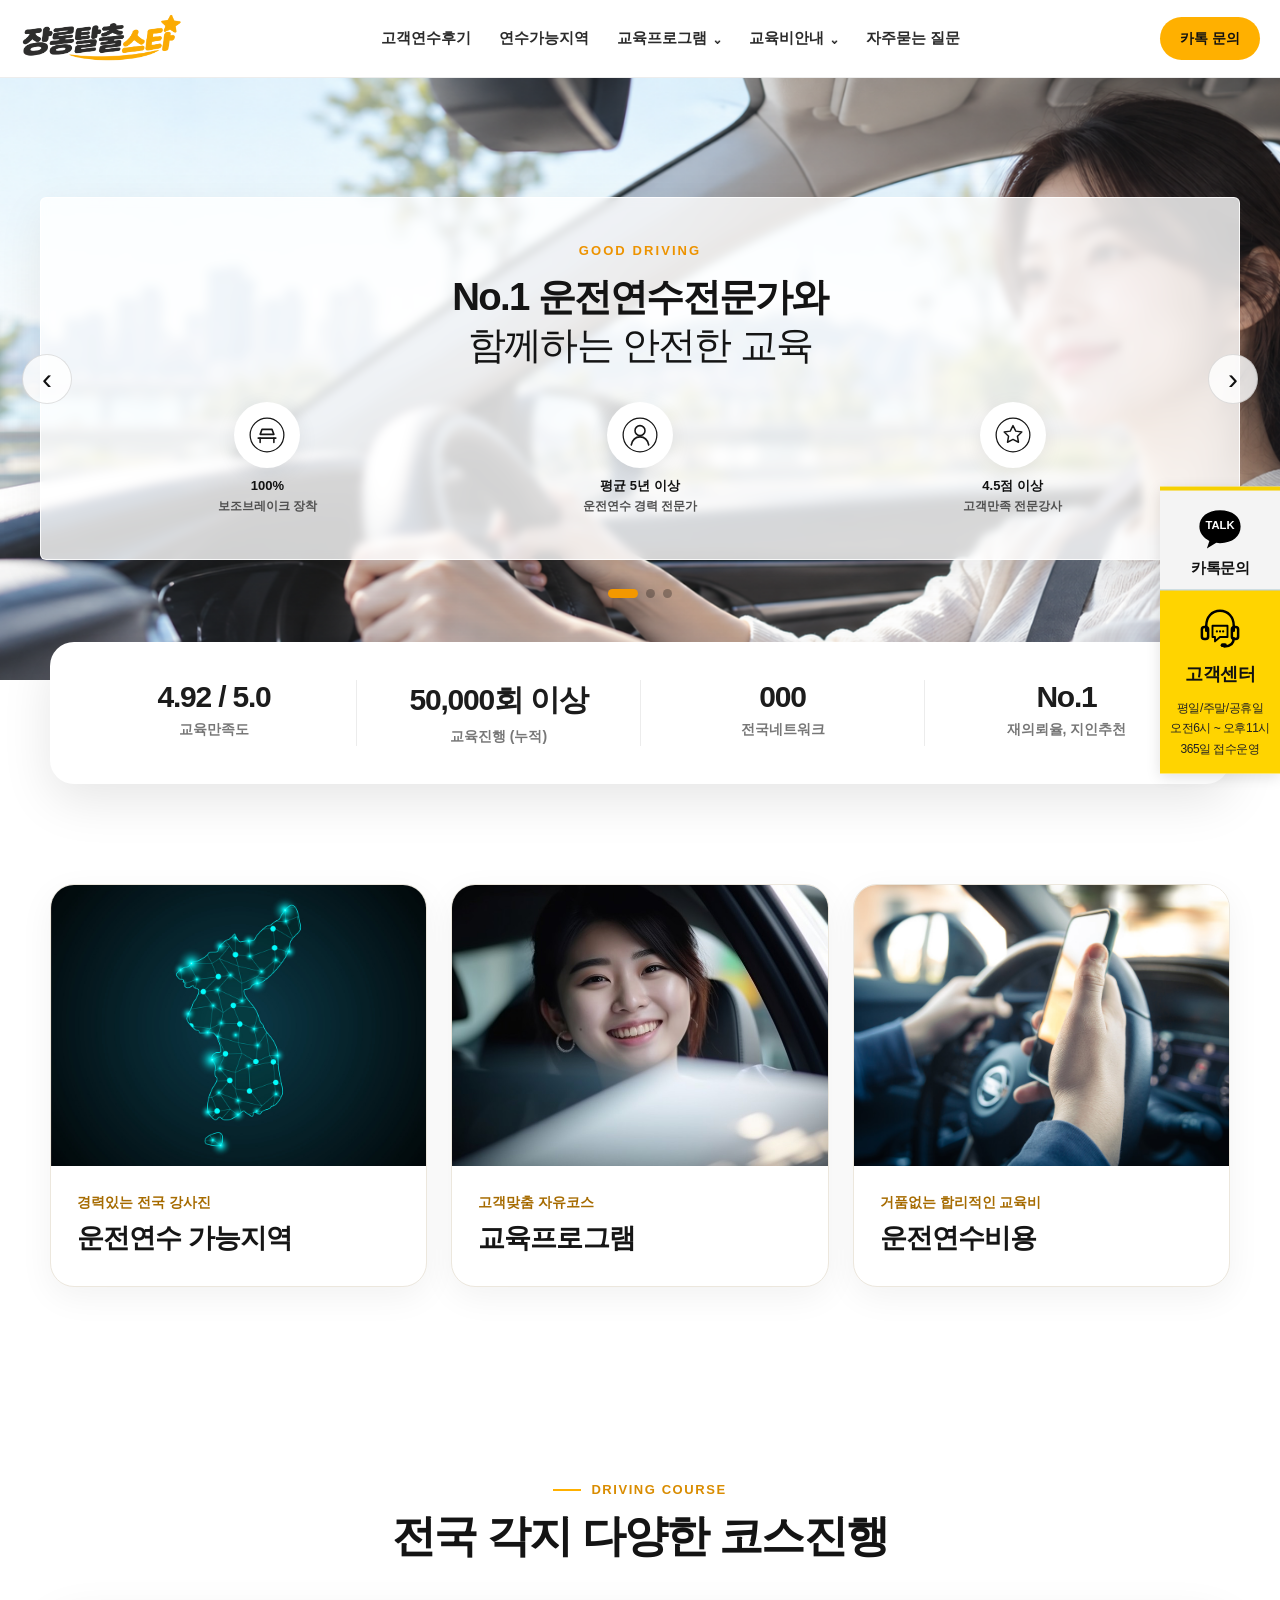
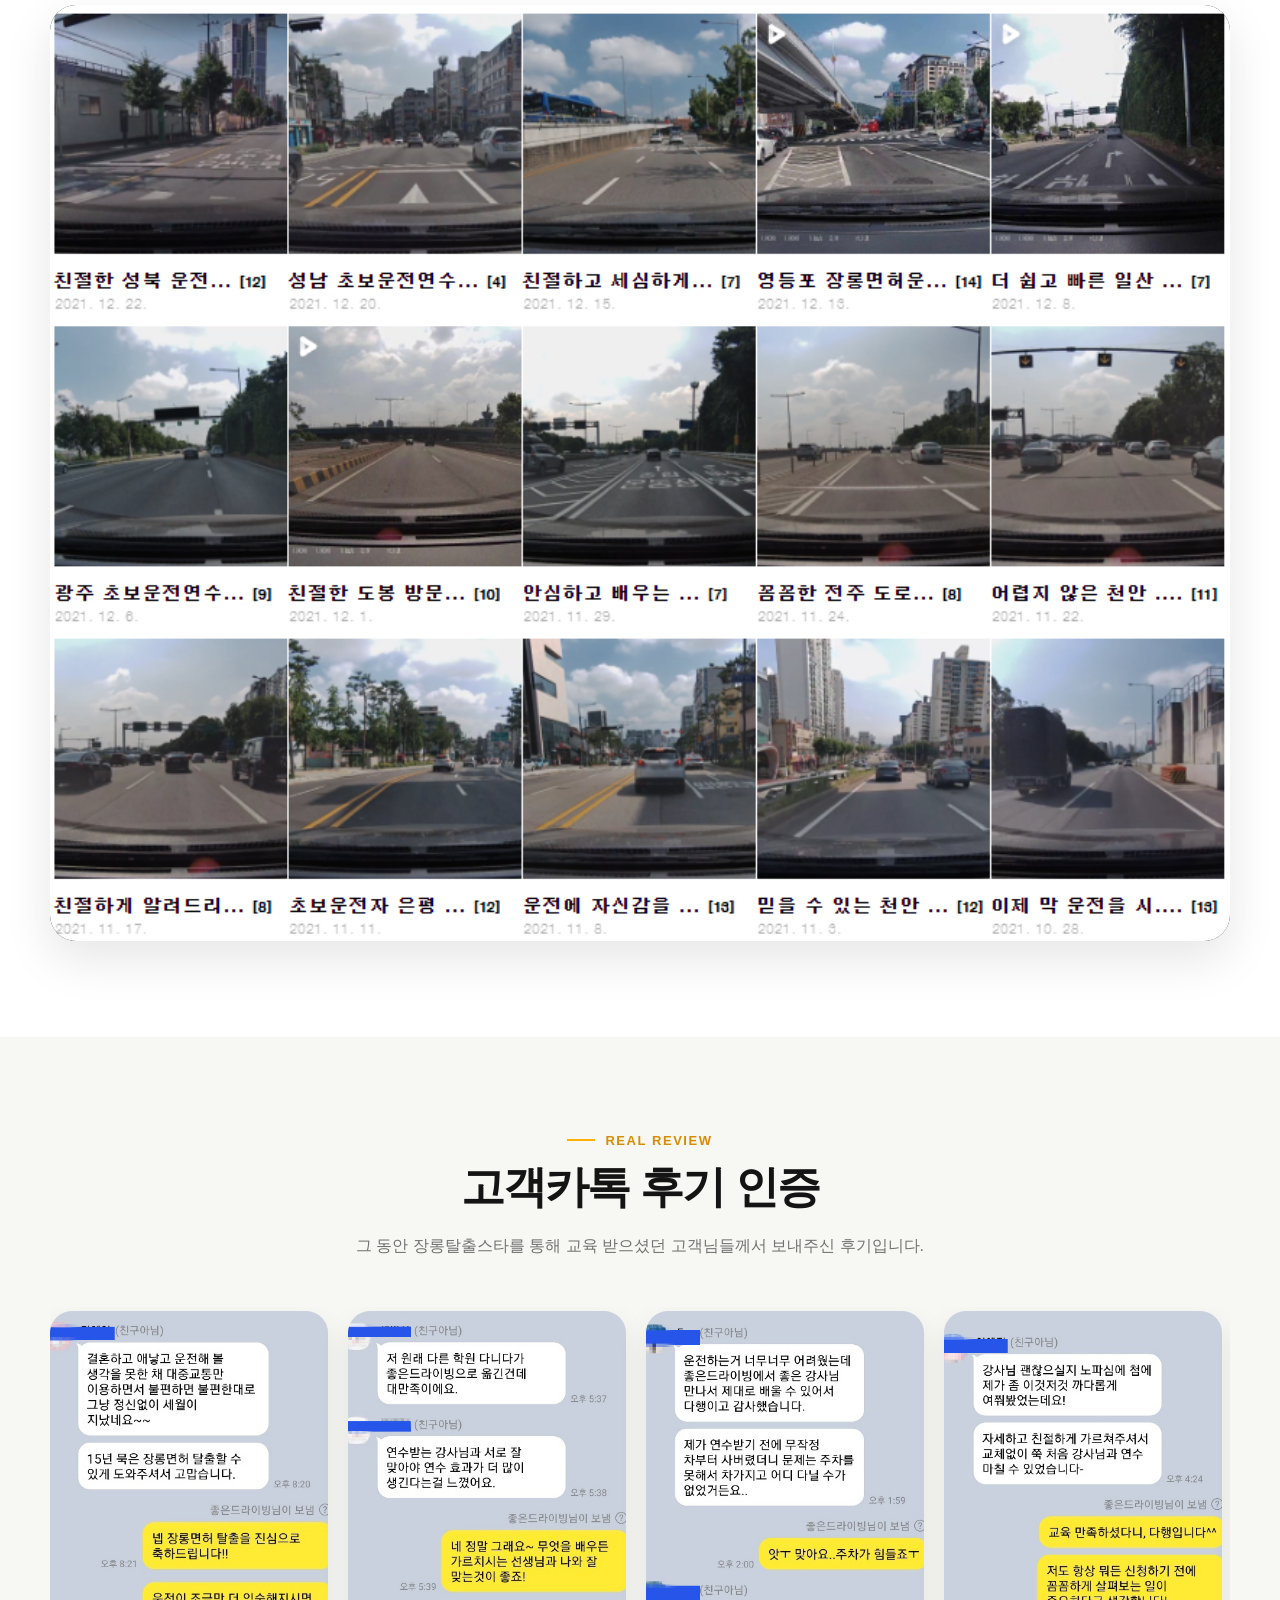
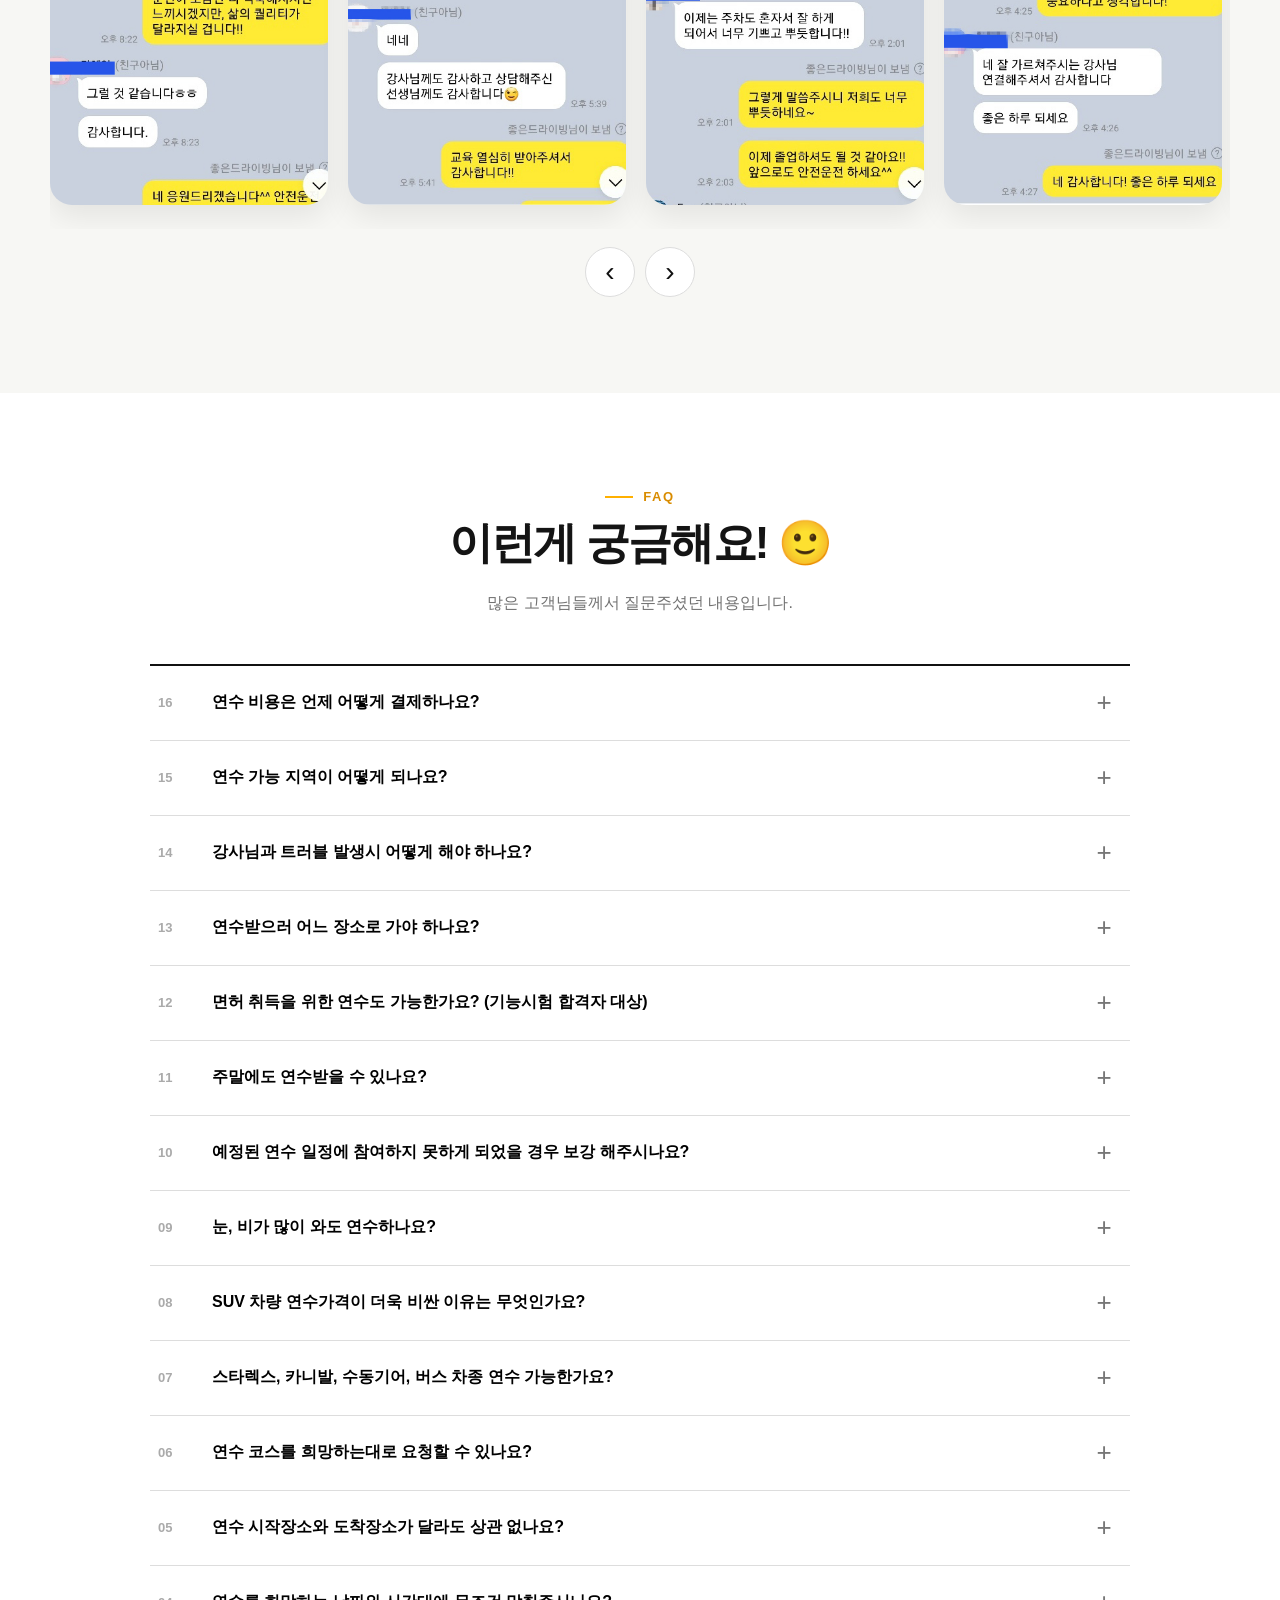
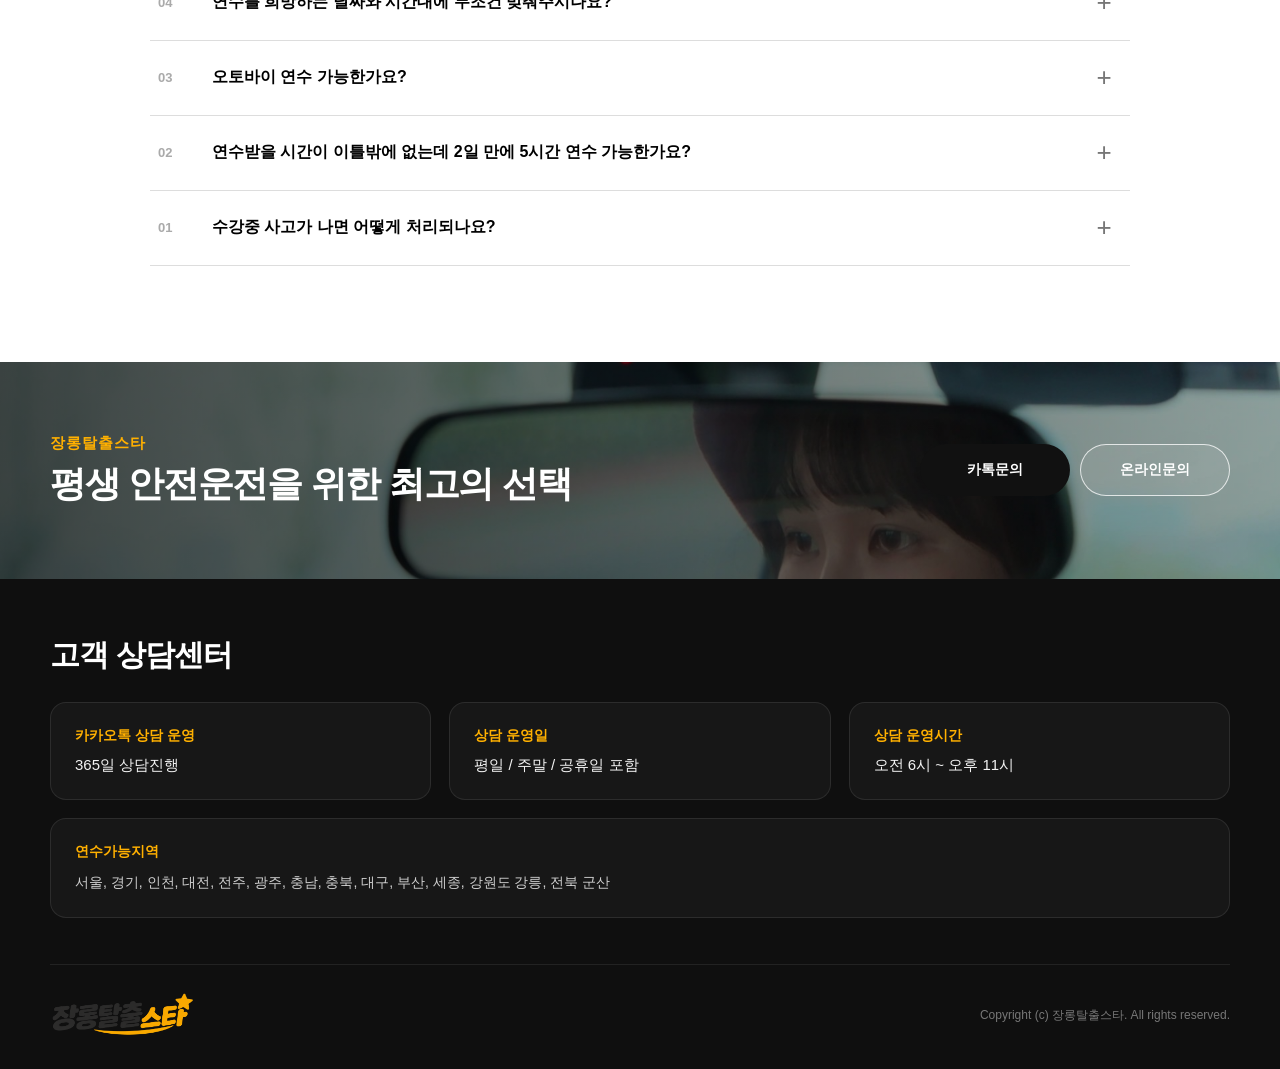
==== commit fbfd3914: "상호변경2" ====
--- a/index.html
+++ b/index.html
@@ -84,6 +84,6 @@
 <section class="gd-home-stats"><div class="gd-inner"><div class="gd-stats-box"><div class="gd-stat"><strong>4.92 / 5.0</strong><span>교육만족도</span></div><div class="gd-stat"><strong>50,000회 이상</strong><span>교육진행 (누적)</span></div><div class="gd-stat"><strong>000</strong><span>전국네트워크</span></div><div class="gd-stat"><strong>No.1</strong><span>재의뢰율, 지인추천</span></div></div></div></section>
 <section class="gd-main-services gd-section"><div class="gd-inner"><div class="gd-main-service-grid"><a class="gd-main-service-card" href="areas.html"><div class="gd-main-service-image"><img src="images/area-network.jpg" alt="운전연수 가능지역"></div><div class="gd-main-service-copy"><p>경력있는 전국 강사진</p><h2>운전연수 가능지역</h2></div></a><a class="gd-main-service-card" href="program.html"><div class="gd-main-service-image"><img src="images/education-program.jpg" alt="교육프로그램"></div><div class="gd-main-service-copy"><p>고객맞춤 자유코스</p><h2>교육프로그램</h2></div></a><a class="gd-main-service-card" href="price.html"><div class="gd-main-service-image"><img src="images/driving-price.jpg" alt="운전연수비용"></div><div class="gd-main-service-copy"><p>거품없는 합리적인 교육비</p><h2>운전연수비용</h2></div></a></div></div></section>
 <section class="gd-main-course gd-section"><div class="gd-inner"><div class="gd-center"><div class="gd-kicker">DRIVING COURSE</div><h2 class="gd-title">전국 각지 다양한 코스진행</h2></div><div class="gd-main-course-image"><img src="images/course-network.png" alt="전국 각지 다양한 코스진행"></div></div></section>
-<section class="gd-main-reviews gd-section gd-soft"><div class="gd-inner"><div class="gd-center"><div class="gd-kicker">REAL REVIEW</div><h2 class="gd-title">고객카톡 후기 인증</h2><p class="gd-desc">그 동안 장롱탈출스타을 통해 교육 받으셨던 고객님들께서 보내주신 후기입니다.</p></div><div class="gd-review-media-wrap"><div class="gd-review-media-track" id="gdMainReviewTrack"><div class="gd-review-media-card"><img src="images/kakao-review-01.jpg" alt="고객 카톡 후기 1"></div><div class="gd-review-media-card"><img src="images/kakao-review-02.jpg" alt="고객 카톡 후기 2"></div><div class="gd-review-media-card"><img src="images/kakao-review-03.jpg" alt="고객 카톡 후기 3"></div><div class="gd-review-media-card"><img src="images/kakao-review-04.jpg" alt="고객 카톡 후기 4"></div><div class="gd-review-media-card"><img src="images/kakao-review-05.jpg" alt="고객 카톡 후기 5"></div><div class="gd-review-media-card"><img src="images/kakao-review-06.jpg" alt="고객 카톡 후기 6"></div></div><div class="gd-review-media-controls"><button id="gdMainReviewPrev" type="button">‹</button><button id="gdMainReviewNext" type="button">›</button></div></div></div></section>
+<section class="gd-main-reviews gd-section gd-soft"><div class="gd-inner"><div class="gd-center"><div class="gd-kicker">REAL REVIEW</div><h2 class="gd-title">고객카톡 후기 인증</h2><p class="gd-desc">그 동안 장롱탈출스타를 통해 교육 받으셨던 고객님들께서 보내주신 후기입니다.</p></div><div class="gd-review-media-wrap"><div class="gd-review-media-track" id="gdMainReviewTrack"><div class="gd-review-media-card"><img src="images/kakao-review-01.jpg" alt="고객 카톡 후기 1"></div><div class="gd-review-media-card"><img src="images/kakao-review-02.jpg" alt="고객 카톡 후기 2"></div><div class="gd-review-media-card"><img src="images/kakao-review-03.jpg" alt="고객 카톡 후기 3"></div><div class="gd-review-media-card"><img src="images/kakao-review-04.jpg" alt="고객 카톡 후기 4"></div><div class="gd-review-media-card"><img src="images/kakao-review-05.jpg" alt="고객 카톡 후기 5"></div><div class="gd-review-media-card"><img src="images/kakao-review-06.jpg" alt="고객 카톡 후기 6"></div></div><div class="gd-review-media-controls"><button id="gdMainReviewPrev" type="button">‹</button><button id="gdMainReviewNext" type="button">›</button></div></div></div></section>
 <section class="gd-main-faq gd-section"><div class="gd-inner"><div class="gd-center"><div class="gd-kicker">FAQ</div><h2 class="gd-title">이런게 궁금해요! 🙂</h2><p class="gd-desc">많은 고객님들께서 질문주셨던 내용입니다.</p></div><div class="gd-main-faq-list gd-faq"><div class="gd-faq-item"><button class="gd-faq-q" type="button"><span class="gd-faq-num">16</span><span class="gd-faq-title">연수 비용은 언제 어떻게 결제하나요?</span><span class="gd-faq-plus">+</span></button><div class="gd-faq-a"><p>연수 일정과 강사 배정이 확정된 뒤 안내에 따라 결제합니다. 일반적으로 연수 첫날 안내된 방식으로 입금하며, 정확한 결제 방법은 상담 시 확인해 주세요.</p></div></div><div class="gd-faq-item"><button class="gd-faq-q" type="button"><span class="gd-faq-num">15</span><span class="gd-faq-title">연수 가능 지역이 어떻게 되나요?</span><span class="gd-faq-plus">+</span></button><div class="gd-faq-a"><p>서울, 경기, 인천, 대전, 전주, 광주, 충남, 충북, 대구, 부산, 세종, 강원도 강릉, 전북 군산 등 주요 지역에서 연수를 진행합니다.</p></div></div><div class="gd-faq-item"><button class="gd-faq-q" type="button"><span class="gd-faq-num">14</span><span class="gd-faq-title">강사님과 트러블 발생시 어떻게 해야 하나요?</span><span class="gd-faq-plus">+</span></button><div class="gd-faq-a"><p>교육 중 불편사항이나 강사와의 문제가 발생하면 고객센터로 바로 연락해 주세요. 상황을 확인한 뒤 가능한 범위에서 강사 변경이나 일정 조정을 도와드립니다.</p></div></div><div class="gd-faq-item"><button class="gd-faq-q" type="button"><span class="gd-faq-num">13</span><span class="gd-faq-title">연수받으러 어느 장소로 가야 하나요?</span><span class="gd-faq-plus">+</span></button><div class="gd-faq-a"><p>방문 운전연수 방식으로 진행되므로 고객님과 협의한 장소에서 교육을 시작합니다. 집, 직장 등 실제 운전 동선과 가까운 곳으로 조율할 수 있습니다.</p></div></div><div class="gd-faq-item"><button class="gd-faq-q" type="button"><span class="gd-faq-num">12</span><span class="gd-faq-title">면허 취득을 위한 연수도 가능한가요? (기능시험 합격자 대상)</span><span class="gd-faq-plus">+</span></button><div class="gd-faq-a"><p>면허 취득 단계의 교육은 지역과 강사 배정 상황에 따라 가능 여부가 달라질 수 있습니다. 기능시험 합격 여부와 필요한 교육 내용을 상담 시 알려주세요.</p></div></div><div class="gd-faq-item"><button class="gd-faq-q" type="button"><span class="gd-faq-num">11</span><span class="gd-faq-title">주말에도 연수받을 수 있나요?</span><span class="gd-faq-plus">+</span></button><div class="gd-faq-a"><p>가능합니다. 평일뿐 아니라 주말에도 일정 조율이 가능하며, 주말반은 토요일 2회·일요일 2회 기준의 2주 완성 과정으로도 진행할 수 있습니다.</p></div></div><div class="gd-faq-item"><button class="gd-faq-q" type="button"><span class="gd-faq-num">10</span><span class="gd-faq-title">예정된 연수 일정에 참여하지 못하게 되었을 경우 보강 해주시나요?</span><span class="gd-faq-plus">+</span></button><div class="gd-faq-a"><p>불가피하게 일정 변경이 필요한 경우 담당 강사 및 고객센터와 협의해 보강 또는 일정 변경을 진행합니다. 변경 가능 여부는 강사 일정에 따라 달라질 수 있습니다.</p></div></div><div class="gd-faq-item"><button class="gd-faq-q" type="button"><span class="gd-faq-num">09</span><span class="gd-faq-title">눈, 비가 많이 와도 연수하나요?</span><span class="gd-faq-plus">+</span></button><div class="gd-faq-a"><p>가벼운 비 등은 실제 도로 상황 교육에 도움이 될 수 있지만 폭우, 폭설 등 안전에 영향을 줄 정도의 기상 상황에서는 일정이 변경될 수 있습니다.</p></div></div><div class="gd-faq-item"><button class="gd-faq-q" type="button"><span class="gd-faq-num">08</span><span class="gd-faq-title">SUV 차량 연수가격이 더욱 비싼 이유는 무엇인가요?</span><span class="gd-faq-plus">+</span></button><div class="gd-faq-a"><p>교육 차량의 차종과 운영비, 보험 조건 등이 달라질 수 있어 학원차 SUV/RV는 승용차와 교육비 차이가 있습니다.</p></div></div><div class="gd-faq-item"><button class="gd-faq-q" type="button"><span class="gd-faq-num">07</span><span class="gd-faq-title">스타렉스, 카니발, 수동기어, 버스 차종 연수 가능한가요?</span><span class="gd-faq-plus">+</span></button><div class="gd-faq-a"><p>특수 차종이나 수동 차량은 지역별 강사와 차량 여건에 따라 가능 여부가 달라집니다. 원하는 차종을 상담 시 먼저 알려주세요.</p></div></div><div class="gd-faq-item"><button class="gd-faq-q" type="button"><span class="gd-faq-num">06</span><span class="gd-faq-title">연수 코스를 희망하는대로 요청할 수 있나요?</span><span class="gd-faq-plus">+</span></button><div class="gd-faq-a"><p>가능합니다. 출퇴근길, 학교, 마트, 시내도로, 주차장, 간선도로 등 실제 운전하게 될 코스를 중심으로 요청할 수 있습니다.</p></div></div><div class="gd-faq-item"><button class="gd-faq-q" type="button"><span class="gd-faq-num">05</span><span class="gd-faq-title">연수 시작장소와 도착장소가 달라도 상관 없나요?</span><span class="gd-faq-plus">+</span></button><div class="gd-faq-a"><p>교육 시간과 이동 동선에 문제가 없다면 시작 장소와 종료 장소를 다르게 협의할 수 있습니다.</p></div></div><div class="gd-faq-item"><button class="gd-faq-q" type="button"><span class="gd-faq-num">04</span><span class="gd-faq-title">연수를 희망하는 날짜와 시간대에 무조건 맞춰주시나요?</span><span class="gd-faq-plus">+</span></button><div class="gd-faq-a"><p>희망 일정에 최대한 맞춰드리지만 지역별 강사 배정과 기존 예약에 따라 일정 조정이 필요할 수 있습니다.</p></div></div><div class="gd-faq-item"><button class="gd-faq-q" type="button"><span class="gd-faq-num">03</span><span class="gd-faq-title">오토바이 연수 가능한가요?</span><span class="gd-faq-plus">+</span></button><div class="gd-faq-a"><p>장롱탈출스타은 자동차 운전연수를 중심으로 운영합니다. 오토바이 연수는 별도 상담을 통해 가능 여부를 확인해 주세요.</p></div></div><div class="gd-faq-item"><button class="gd-faq-q" type="button"><span class="gd-faq-num">02</span><span class="gd-faq-title">연수받을 시간이 이틀밖에 없는데 2일 만에 5시간 연수 가능한가요?</span><span class="gd-faq-plus">+</span></button><div class="gd-faq-a"><p>강사 일정이 가능한 경우 단기간 집중 교육도 상담할 수 있습니다. 가능한 시간대와 지역을 알려주시면 일정 확인 후 안내드립니다.</p></div></div><div class="gd-faq-item"><button class="gd-faq-q" type="button"><span class="gd-faq-num">01</span><span class="gd-faq-title">수강중 사고가 나면 어떻게 처리되나요?</span><span class="gd-faq-plus">+</span></button><div class="gd-faq-a"><p>교육 차량 및 보험 가입 조건에 따라 처리하며, 사고 발생 시 즉시 안전을 확보한 뒤 강사와 고객센터 안내에 따라 보험 처리 절차를 진행합니다.</p></div></div></div></div></section>
 </main><section id="gd-cta"><div class="gd-inner gd-cta-layout"><div><div class="gd-cta-brand">장롱탈출스타</div><h2>평생 안전운전을 위한 최고의 선택</h2></div><div class="gd-cta-buttons"><a class="gd-btn gd-btn-dark" href="https://pf.kakao.com/_xoxixjwG" rel="noopener noreferrer" target="_blank">카톡문의</a><a class="gd-btn gd-btn-outline" href="https://pf.kakao.com/_xoxixjwG">온라인문의</a></div></div></section><footer id="gd-footer"><div class="gd-inner"><div class="gd-footer-contact"><div class="gd-footer-contact-title">고객 상담센터</div><div class="gd-footer-contact-grid"><div class="gd-footer-contact-item"><strong>카카오톡 상담 운영</strong><span>365일 상담진행</span></div><div class="gd-footer-contact-item"><strong>상담 운영일</strong><span>평일 / 주말 / 공휴일 포함</span></div><div class="gd-footer-contact-item"><strong>상담 운영시간</strong><span>오전 6시 ~ 오후 11시</span></div><div class="gd-footer-contact-item gd-footer-contact-area"><strong>연수가능지역</strong><span>서울, 경기, 인천, 대전, 전주, 광주, 충남, 충북, 대구, 부산, 세종, 강원도 강릉, 전북 군산</span></div></div></div><div class="gd-footer-bottom"><div class="gd-footer-brand"><img alt="장롱탈출스타" class="gd-footer-logo-img" src="images/logo.png"/></div><div class="gd-footer-copy">Copyright (c) 장롱탈출스타. All rights reserved.</div></div></div></footer><div id="muv-side-floating"><a class="muv-side-item muv-side-kakao" href="https://pf.kakao.com/_xoxixjwG" rel="noopener noreferrer" target="_blank"><div class="muv-side-icon"><svg aria-hidden="true" viewBox="0 0 80 65"><path d="M40 5C20 5 7 16 7 31c0 10 6 18 16 23l-4 12 15-9c2 .3 4 .5 6 .5 20 0 33-11 33-26.5S60 5 40 5z" fill="#000"></path><text fill="#fff" font-size="18" font-weight="800" text-anchor="middle" x="40" y="35">TALK</text></svg></div><div class="muv-side-title">카톡문의</div></a><div class="muv-side-item muv-side-cs"><div class="muv-side-icon"><svg aria-hidden="true" viewBox="0 0 80 80"><path d="M18 42V34c0-14 9-24 22-24s22 10 22 24v8" fill="none" stroke="#000" stroke-linecap="round" stroke-width="4"></path><rect fill="none" height="19" rx="4" stroke="#000" stroke-width="4" width="10" x="11" y="36"></rect><rect fill="none" height="19" rx="4" stroke="#000" stroke-width="4" width="10" x="59" y="36"></rect><path d="M62 54c0 9-6 13-15 13" fill="none" stroke="#000" stroke-linecap="round" stroke-width="4"></path><rect fill="#000" height="6" rx="3" width="10" x="41" y="62"></rect><path d="M28 34h24v18H40l-8 7v-7h-4z" fill="none" stroke="#000" stroke-linejoin="round" stroke-width="3"></path><circle cx="35" cy="43" r="1.8"></circle><circle cx="40" cy="43" r="1.8"></circle><circle cx="45" cy="43" r="1.8"></circle></svg></div><div class="muv-side-title muv-side-cs-title">고객센터</div><div class="muv-side-hours">평일/주말/공휴일<br>오전6시 ~ 오후11시<br>365일 접수운영</div></div></div><script src="script.js"></script></body></html>
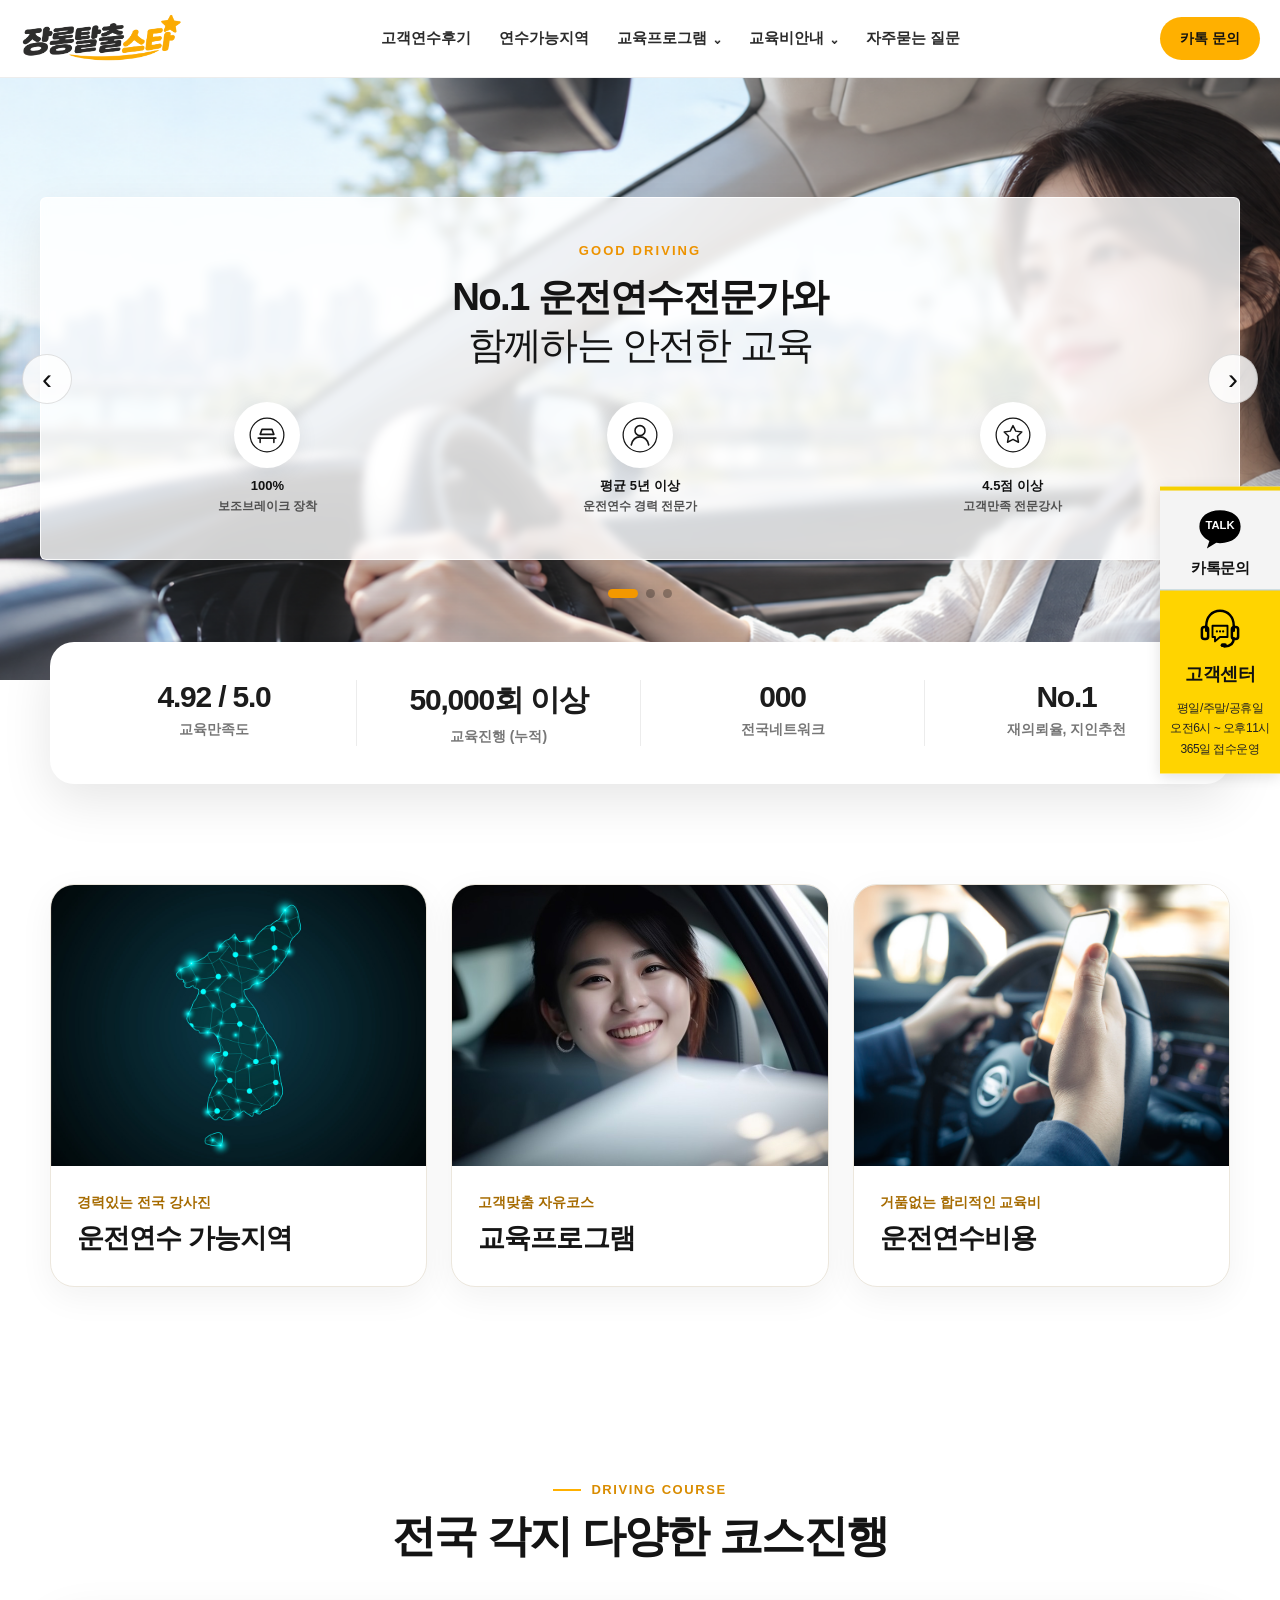
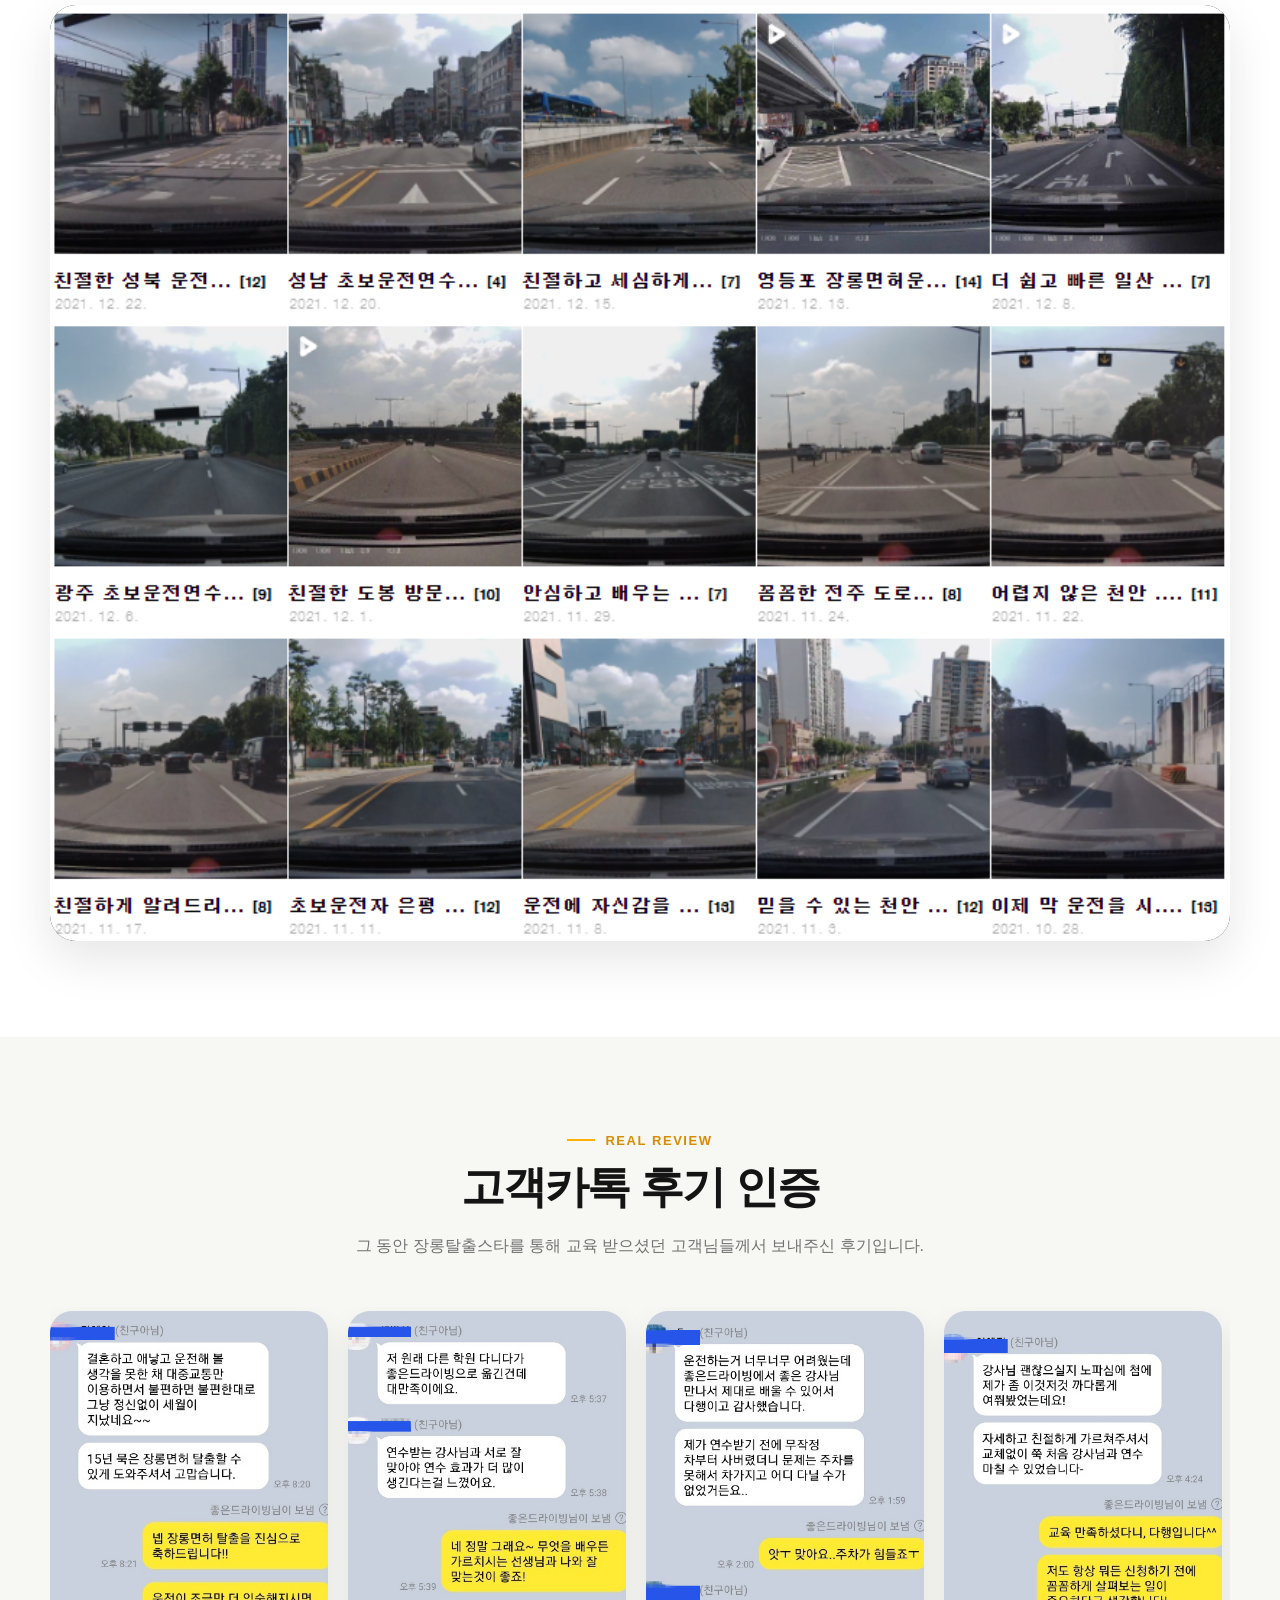
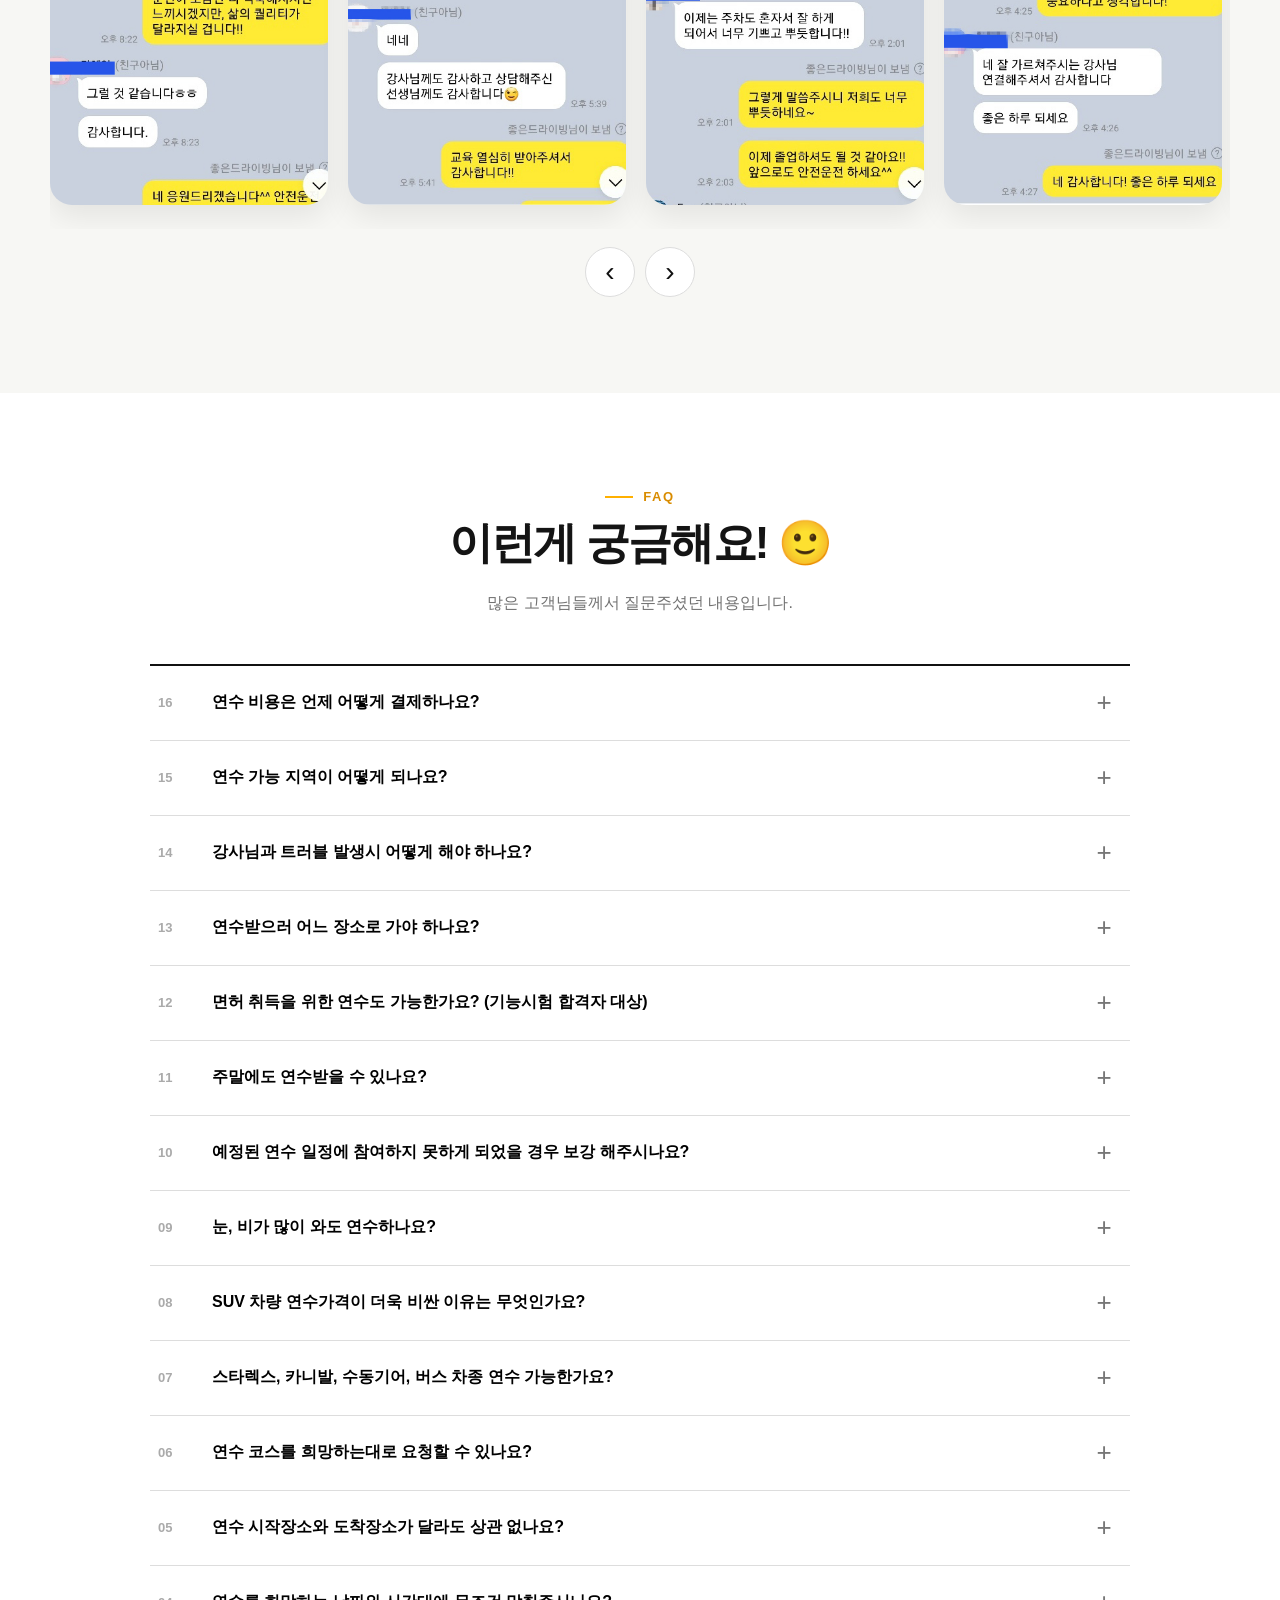
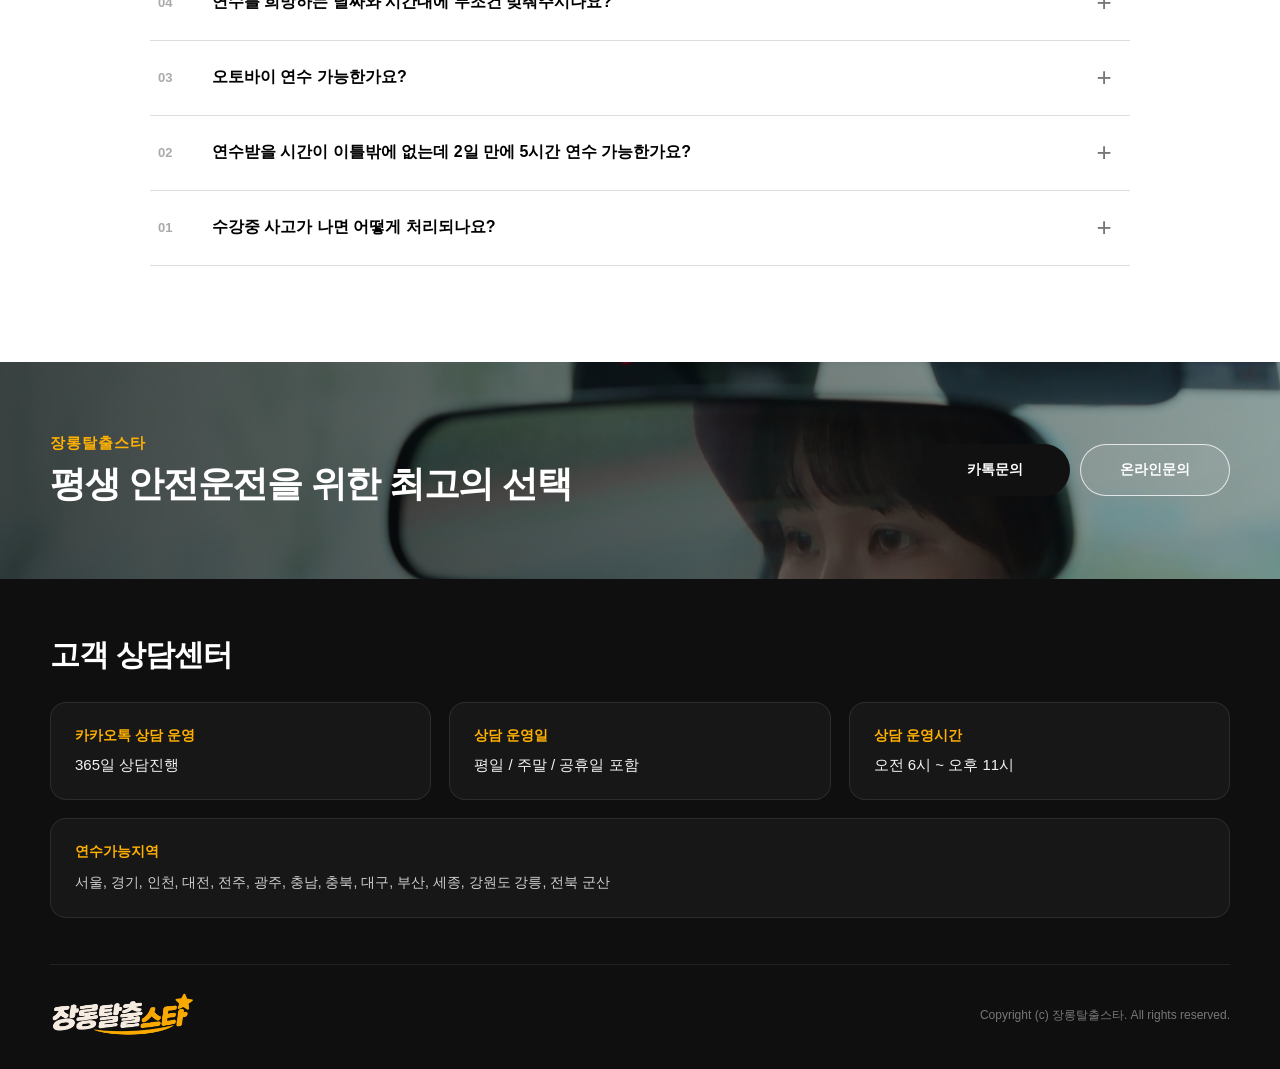
==== commit 2967d24e: "footer" ====
--- a/index.html
+++ b/index.html
@@ -86,4 +86,4 @@
 <section class="gd-main-course gd-section"><div class="gd-inner"><div class="gd-center"><div class="gd-kicker">DRIVING COURSE</div><h2 class="gd-title">전국 각지 다양한 코스진행</h2></div><div class="gd-main-course-image"><img src="images/course-network.png" alt="전국 각지 다양한 코스진행"></div></div></section>
 <section class="gd-main-reviews gd-section gd-soft"><div class="gd-inner"><div class="gd-center"><div class="gd-kicker">REAL REVIEW</div><h2 class="gd-title">고객카톡 후기 인증</h2><p class="gd-desc">그 동안 장롱탈출스타를 통해 교육 받으셨던 고객님들께서 보내주신 후기입니다.</p></div><div class="gd-review-media-wrap"><div class="gd-review-media-track" id="gdMainReviewTrack"><div class="gd-review-media-card"><img src="images/kakao-review-01.jpg" alt="고객 카톡 후기 1"></div><div class="gd-review-media-card"><img src="images/kakao-review-02.jpg" alt="고객 카톡 후기 2"></div><div class="gd-review-media-card"><img src="images/kakao-review-03.jpg" alt="고객 카톡 후기 3"></div><div class="gd-review-media-card"><img src="images/kakao-review-04.jpg" alt="고객 카톡 후기 4"></div><div class="gd-review-media-card"><img src="images/kakao-review-05.jpg" alt="고객 카톡 후기 5"></div><div class="gd-review-media-card"><img src="images/kakao-review-06.jpg" alt="고객 카톡 후기 6"></div></div><div class="gd-review-media-controls"><button id="gdMainReviewPrev" type="button">‹</button><button id="gdMainReviewNext" type="button">›</button></div></div></div></section>
 <section class="gd-main-faq gd-section"><div class="gd-inner"><div class="gd-center"><div class="gd-kicker">FAQ</div><h2 class="gd-title">이런게 궁금해요! 🙂</h2><p class="gd-desc">많은 고객님들께서 질문주셨던 내용입니다.</p></div><div class="gd-main-faq-list gd-faq"><div class="gd-faq-item"><button class="gd-faq-q" type="button"><span class="gd-faq-num">16</span><span class="gd-faq-title">연수 비용은 언제 어떻게 결제하나요?</span><span class="gd-faq-plus">+</span></button><div class="gd-faq-a"><p>연수 일정과 강사 배정이 확정된 뒤 안내에 따라 결제합니다. 일반적으로 연수 첫날 안내된 방식으로 입금하며, 정확한 결제 방법은 상담 시 확인해 주세요.</p></div></div><div class="gd-faq-item"><button class="gd-faq-q" type="button"><span class="gd-faq-num">15</span><span class="gd-faq-title">연수 가능 지역이 어떻게 되나요?</span><span class="gd-faq-plus">+</span></button><div class="gd-faq-a"><p>서울, 경기, 인천, 대전, 전주, 광주, 충남, 충북, 대구, 부산, 세종, 강원도 강릉, 전북 군산 등 주요 지역에서 연수를 진행합니다.</p></div></div><div class="gd-faq-item"><button class="gd-faq-q" type="button"><span class="gd-faq-num">14</span><span class="gd-faq-title">강사님과 트러블 발생시 어떻게 해야 하나요?</span><span class="gd-faq-plus">+</span></button><div class="gd-faq-a"><p>교육 중 불편사항이나 강사와의 문제가 발생하면 고객센터로 바로 연락해 주세요. 상황을 확인한 뒤 가능한 범위에서 강사 변경이나 일정 조정을 도와드립니다.</p></div></div><div class="gd-faq-item"><button class="gd-faq-q" type="button"><span class="gd-faq-num">13</span><span class="gd-faq-title">연수받으러 어느 장소로 가야 하나요?</span><span class="gd-faq-plus">+</span></button><div class="gd-faq-a"><p>방문 운전연수 방식으로 진행되므로 고객님과 협의한 장소에서 교육을 시작합니다. 집, 직장 등 실제 운전 동선과 가까운 곳으로 조율할 수 있습니다.</p></div></div><div class="gd-faq-item"><button class="gd-faq-q" type="button"><span class="gd-faq-num">12</span><span class="gd-faq-title">면허 취득을 위한 연수도 가능한가요? (기능시험 합격자 대상)</span><span class="gd-faq-plus">+</span></button><div class="gd-faq-a"><p>면허 취득 단계의 교육은 지역과 강사 배정 상황에 따라 가능 여부가 달라질 수 있습니다. 기능시험 합격 여부와 필요한 교육 내용을 상담 시 알려주세요.</p></div></div><div class="gd-faq-item"><button class="gd-faq-q" type="button"><span class="gd-faq-num">11</span><span class="gd-faq-title">주말에도 연수받을 수 있나요?</span><span class="gd-faq-plus">+</span></button><div class="gd-faq-a"><p>가능합니다. 평일뿐 아니라 주말에도 일정 조율이 가능하며, 주말반은 토요일 2회·일요일 2회 기준의 2주 완성 과정으로도 진행할 수 있습니다.</p></div></div><div class="gd-faq-item"><button class="gd-faq-q" type="button"><span class="gd-faq-num">10</span><span class="gd-faq-title">예정된 연수 일정에 참여하지 못하게 되었을 경우 보강 해주시나요?</span><span class="gd-faq-plus">+</span></button><div class="gd-faq-a"><p>불가피하게 일정 변경이 필요한 경우 담당 강사 및 고객센터와 협의해 보강 또는 일정 변경을 진행합니다. 변경 가능 여부는 강사 일정에 따라 달라질 수 있습니다.</p></div></div><div class="gd-faq-item"><button class="gd-faq-q" type="button"><span class="gd-faq-num">09</span><span class="gd-faq-title">눈, 비가 많이 와도 연수하나요?</span><span class="gd-faq-plus">+</span></button><div class="gd-faq-a"><p>가벼운 비 등은 실제 도로 상황 교육에 도움이 될 수 있지만 폭우, 폭설 등 안전에 영향을 줄 정도의 기상 상황에서는 일정이 변경될 수 있습니다.</p></div></div><div class="gd-faq-item"><button class="gd-faq-q" type="button"><span class="gd-faq-num">08</span><span class="gd-faq-title">SUV 차량 연수가격이 더욱 비싼 이유는 무엇인가요?</span><span class="gd-faq-plus">+</span></button><div class="gd-faq-a"><p>교육 차량의 차종과 운영비, 보험 조건 등이 달라질 수 있어 학원차 SUV/RV는 승용차와 교육비 차이가 있습니다.</p></div></div><div class="gd-faq-item"><button class="gd-faq-q" type="button"><span class="gd-faq-num">07</span><span class="gd-faq-title">스타렉스, 카니발, 수동기어, 버스 차종 연수 가능한가요?</span><span class="gd-faq-plus">+</span></button><div class="gd-faq-a"><p>특수 차종이나 수동 차량은 지역별 강사와 차량 여건에 따라 가능 여부가 달라집니다. 원하는 차종을 상담 시 먼저 알려주세요.</p></div></div><div class="gd-faq-item"><button class="gd-faq-q" type="button"><span class="gd-faq-num">06</span><span class="gd-faq-title">연수 코스를 희망하는대로 요청할 수 있나요?</span><span class="gd-faq-plus">+</span></button><div class="gd-faq-a"><p>가능합니다. 출퇴근길, 학교, 마트, 시내도로, 주차장, 간선도로 등 실제 운전하게 될 코스를 중심으로 요청할 수 있습니다.</p></div></div><div class="gd-faq-item"><button class="gd-faq-q" type="button"><span class="gd-faq-num">05</span><span class="gd-faq-title">연수 시작장소와 도착장소가 달라도 상관 없나요?</span><span class="gd-faq-plus">+</span></button><div class="gd-faq-a"><p>교육 시간과 이동 동선에 문제가 없다면 시작 장소와 종료 장소를 다르게 협의할 수 있습니다.</p></div></div><div class="gd-faq-item"><button class="gd-faq-q" type="button"><span class="gd-faq-num">04</span><span class="gd-faq-title">연수를 희망하는 날짜와 시간대에 무조건 맞춰주시나요?</span><span class="gd-faq-plus">+</span></button><div class="gd-faq-a"><p>희망 일정에 최대한 맞춰드리지만 지역별 강사 배정과 기존 예약에 따라 일정 조정이 필요할 수 있습니다.</p></div></div><div class="gd-faq-item"><button class="gd-faq-q" type="button"><span class="gd-faq-num">03</span><span class="gd-faq-title">오토바이 연수 가능한가요?</span><span class="gd-faq-plus">+</span></button><div class="gd-faq-a"><p>장롱탈출스타은 자동차 운전연수를 중심으로 운영합니다. 오토바이 연수는 별도 상담을 통해 가능 여부를 확인해 주세요.</p></div></div><div class="gd-faq-item"><button class="gd-faq-q" type="button"><span class="gd-faq-num">02</span><span class="gd-faq-title">연수받을 시간이 이틀밖에 없는데 2일 만에 5시간 연수 가능한가요?</span><span class="gd-faq-plus">+</span></button><div class="gd-faq-a"><p>강사 일정이 가능한 경우 단기간 집중 교육도 상담할 수 있습니다. 가능한 시간대와 지역을 알려주시면 일정 확인 후 안내드립니다.</p></div></div><div class="gd-faq-item"><button class="gd-faq-q" type="button"><span class="gd-faq-num">01</span><span class="gd-faq-title">수강중 사고가 나면 어떻게 처리되나요?</span><span class="gd-faq-plus">+</span></button><div class="gd-faq-a"><p>교육 차량 및 보험 가입 조건에 따라 처리하며, 사고 발생 시 즉시 안전을 확보한 뒤 강사와 고객센터 안내에 따라 보험 처리 절차를 진행합니다.</p></div></div></div></div></section>
-</main><section id="gd-cta"><div class="gd-inner gd-cta-layout"><div><div class="gd-cta-brand">장롱탈출스타</div><h2>평생 안전운전을 위한 최고의 선택</h2></div><div class="gd-cta-buttons"><a class="gd-btn gd-btn-dark" href="https://pf.kakao.com/_xoxixjwG" rel="noopener noreferrer" target="_blank">카톡문의</a><a class="gd-btn gd-btn-outline" href="https://pf.kakao.com/_xoxixjwG">온라인문의</a></div></div></section><footer id="gd-footer"><div class="gd-inner"><div class="gd-footer-contact"><div class="gd-footer-contact-title">고객 상담센터</div><div class="gd-footer-contact-grid"><div class="gd-footer-contact-item"><strong>카카오톡 상담 운영</strong><span>365일 상담진행</span></div><div class="gd-footer-contact-item"><strong>상담 운영일</strong><span>평일 / 주말 / 공휴일 포함</span></div><div class="gd-footer-contact-item"><strong>상담 운영시간</strong><span>오전 6시 ~ 오후 11시</span></div><div class="gd-footer-contact-item gd-footer-contact-area"><strong>연수가능지역</strong><span>서울, 경기, 인천, 대전, 전주, 광주, 충남, 충북, 대구, 부산, 세종, 강원도 강릉, 전북 군산</span></div></div></div><div class="gd-footer-bottom"><div class="gd-footer-brand"><img alt="장롱탈출스타" class="gd-footer-logo-img" src="images/logo.png"/></div><div class="gd-footer-copy">Copyright (c) 장롱탈출스타. All rights reserved.</div></div></div></footer><div id="muv-side-floating"><a class="muv-side-item muv-side-kakao" href="https://pf.kakao.com/_xoxixjwG" rel="noopener noreferrer" target="_blank"><div class="muv-side-icon"><svg aria-hidden="true" viewBox="0 0 80 65"><path d="M40 5C20 5 7 16 7 31c0 10 6 18 16 23l-4 12 15-9c2 .3 4 .5 6 .5 20 0 33-11 33-26.5S60 5 40 5z" fill="#000"></path><text fill="#fff" font-size="18" font-weight="800" text-anchor="middle" x="40" y="35">TALK</text></svg></div><div class="muv-side-title">카톡문의</div></a><div class="muv-side-item muv-side-cs"><div class="muv-side-icon"><svg aria-hidden="true" viewBox="0 0 80 80"><path d="M18 42V34c0-14 9-24 22-24s22 10 22 24v8" fill="none" stroke="#000" stroke-linecap="round" stroke-width="4"></path><rect fill="none" height="19" rx="4" stroke="#000" stroke-width="4" width="10" x="11" y="36"></rect><rect fill="none" height="19" rx="4" stroke="#000" stroke-width="4" width="10" x="59" y="36"></rect><path d="M62 54c0 9-6 13-15 13" fill="none" stroke="#000" stroke-linecap="round" stroke-width="4"></path><rect fill="#000" height="6" rx="3" width="10" x="41" y="62"></rect><path d="M28 34h24v18H40l-8 7v-7h-4z" fill="none" stroke="#000" stroke-linejoin="round" stroke-width="3"></path><circle cx="35" cy="43" r="1.8"></circle><circle cx="40" cy="43" r="1.8"></circle><circle cx="45" cy="43" r="1.8"></circle></svg></div><div class="muv-side-title muv-side-cs-title">고객센터</div><div class="muv-side-hours">평일/주말/공휴일<br>오전6시 ~ 오후11시<br>365일 접수운영</div></div></div><script src="script.js"></script></body></html>
+</main><section id="gd-cta"><div class="gd-inner gd-cta-layout"><div><div class="gd-cta-brand">장롱탈출스타</div><h2>평생 안전운전을 위한 최고의 선택</h2></div><div class="gd-cta-buttons"><a class="gd-btn gd-btn-dark" href="https://pf.kakao.com/_xoxixjwG" rel="noopener noreferrer" target="_blank">카톡문의</a><a class="gd-btn gd-btn-outline" href="https://pf.kakao.com/_xoxixjwG">온라인문의</a></div></div></section><footer id="gd-footer"><div class="gd-inner"><div class="gd-footer-contact"><div class="gd-footer-contact-title">고객 상담센터</div><div class="gd-footer-contact-grid"><div class="gd-footer-contact-item"><strong>카카오톡 상담 운영</strong><span>365일 상담진행</span></div><div class="gd-footer-contact-item"><strong>상담 운영일</strong><span>평일 / 주말 / 공휴일 포함</span></div><div class="gd-footer-contact-item"><strong>상담 운영시간</strong><span>오전 6시 ~ 오후 11시</span></div><div class="gd-footer-contact-item gd-footer-contact-area"><strong>연수가능지역</strong><span>서울, 경기, 인천, 대전, 전주, 광주, 충남, 충북, 대구, 부산, 세종, 강원도 강릉, 전북 군산</span></div></div></div><div class="gd-footer-bottom"><div class="gd-footer-brand"><img alt="장롱탈출스타" class="gd-footer-logo-img" src="images/logo2.png"/></div><div class="gd-footer-copy">Copyright (c) 장롱탈출스타. All rights reserved.</div></div></div></footer><div id="muv-side-floating"><a class="muv-side-item muv-side-kakao" href="https://pf.kakao.com/_xoxixjwG" rel="noopener noreferrer" target="_blank"><div class="muv-side-icon"><svg aria-hidden="true" viewBox="0 0 80 65"><path d="M40 5C20 5 7 16 7 31c0 10 6 18 16 23l-4 12 15-9c2 .3 4 .5 6 .5 20 0 33-11 33-26.5S60 5 40 5z" fill="#000"></path><text fill="#fff" font-size="18" font-weight="800" text-anchor="middle" x="40" y="35">TALK</text></svg></div><div class="muv-side-title">카톡문의</div></a><div class="muv-side-item muv-side-cs"><div class="muv-side-icon"><svg aria-hidden="true" viewBox="0 0 80 80"><path d="M18 42V34c0-14 9-24 22-24s22 10 22 24v8" fill="none" stroke="#000" stroke-linecap="round" stroke-width="4"></path><rect fill="none" height="19" rx="4" stroke="#000" stroke-width="4" width="10" x="11" y="36"></rect><rect fill="none" height="19" rx="4" stroke="#000" stroke-width="4" width="10" x="59" y="36"></rect><path d="M62 54c0 9-6 13-15 13" fill="none" stroke="#000" stroke-linecap="round" stroke-width="4"></path><rect fill="#000" height="6" rx="3" width="10" x="41" y="62"></rect><path d="M28 34h24v18H40l-8 7v-7h-4z" fill="none" stroke="#000" stroke-linejoin="round" stroke-width="3"></path><circle cx="35" cy="43" r="1.8"></circle><circle cx="40" cy="43" r="1.8"></circle><circle cx="45" cy="43" r="1.8"></circle></svg></div><div class="muv-side-title muv-side-cs-title">고객센터</div><div class="muv-side-hours">평일/주말/공휴일<br>오전6시 ~ 오후11시<br>365일 접수운영</div></div></div><script src="script.js"></script></body></html>
